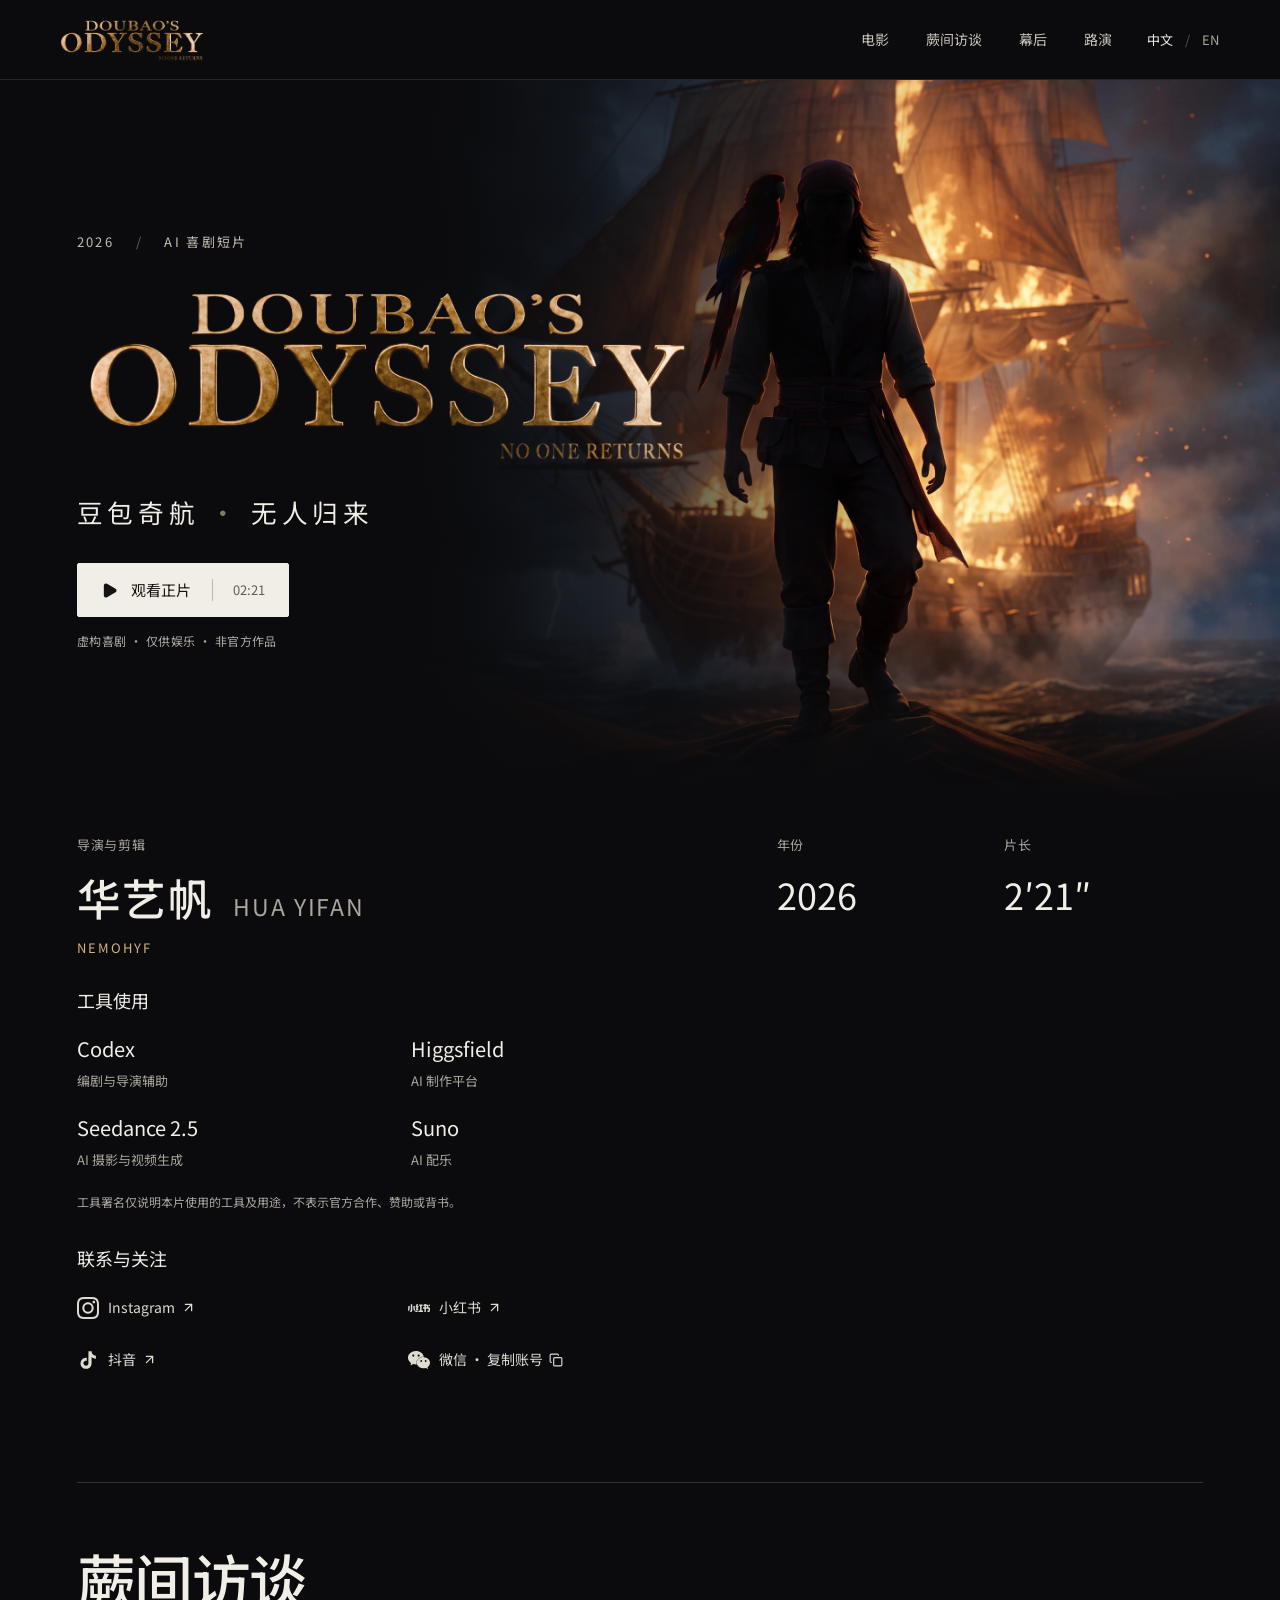
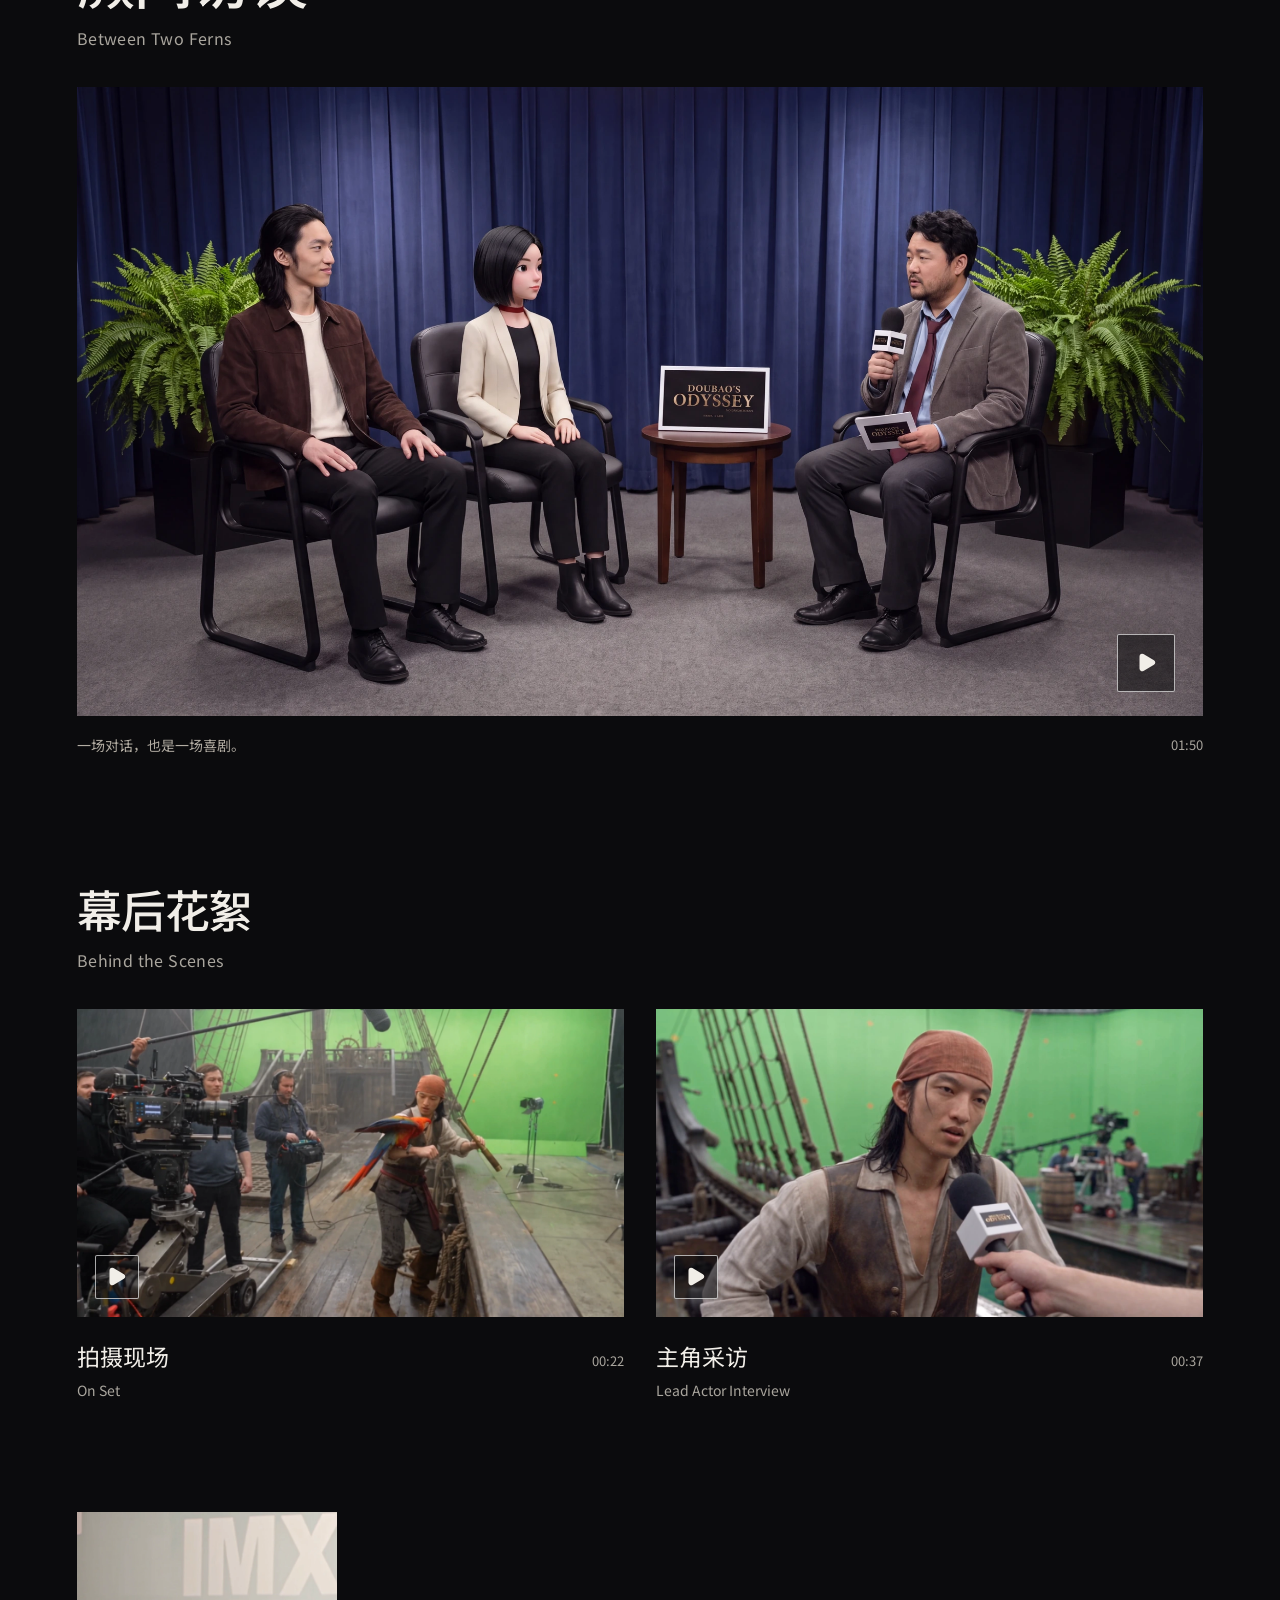
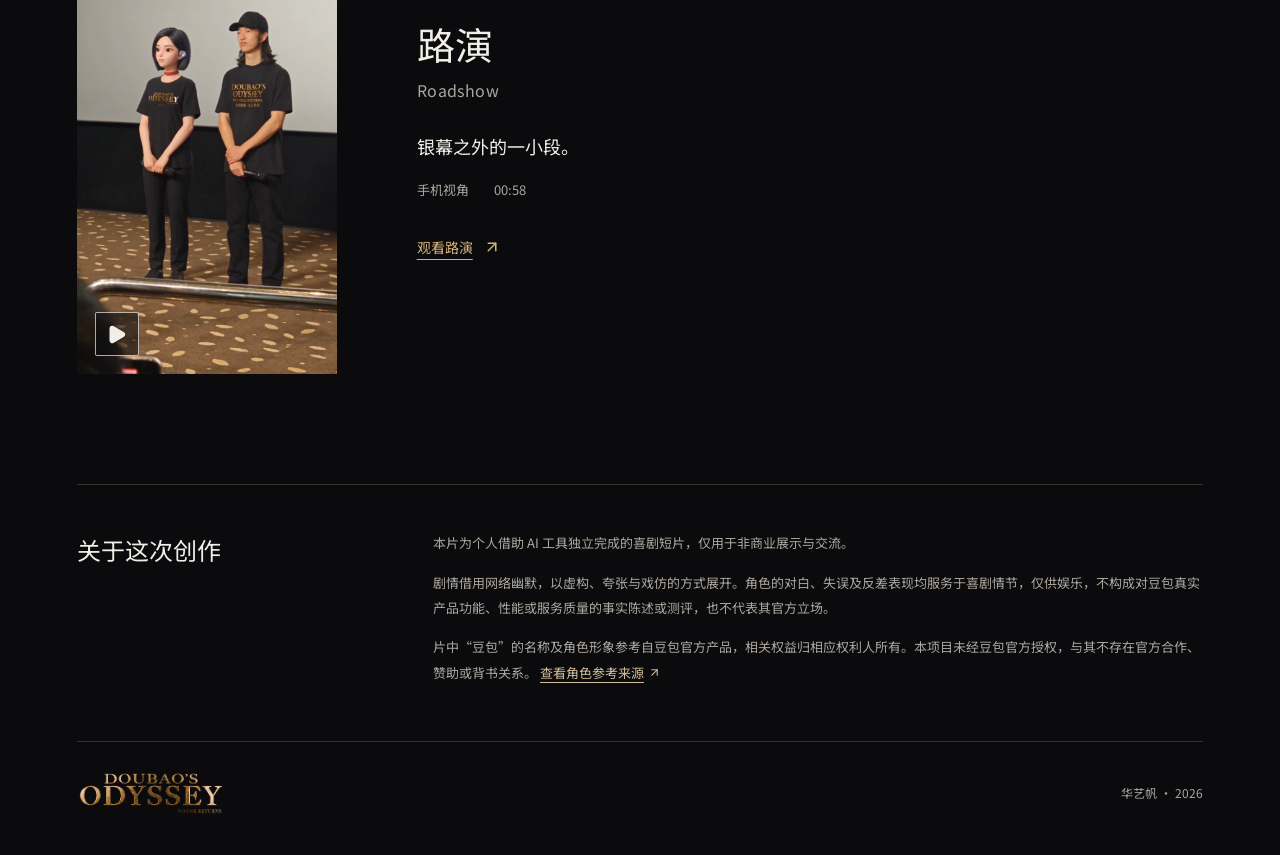
==== index.html @ 996946af "Reveal creator information below hero and label social links" ====
<!DOCTYPE html><html lang="zh-CN" class="dark"><head><meta charSet="utf-8"/><meta name="viewport" content="width=device-width, initial-scale=1"/><link rel="stylesheet" href="/_next/static/css/index.Cdp9XPaI.css" data-rsc-css-href="/_next/static/css/index.Cdp9XPaI.css" data-precedence="vite-rsc/importer-resources"/><link rel="modulepreload" fetchPriority="low" href="/_next/static/chunks/index-Bm21xHBS.js"/><script src="/_next/static/chunks/rolldown-runtime-C60lm6uB.js" type="module" async=""></script><script src="/_next/static/chunks/framework-D_rUT4EX.js" type="module" async=""></script><link rel="modulepreload" href="/_next/static/chunks/layout-segment-context-GgovLPSP.js" crossorigin=""/><link rel="modulepreload" href="/_next/static/chunks/film-site-DkxwSUZ8.js" crossorigin=""/><title>豆包奇航 · 无人归来 | DOUBAO’S ODYSSEY</title><meta name="description" content="华艺帆独立创作的 AI 喜剧短片《豆包奇航》。观看正片、蕨间访谈、幕后花絮与路演。个人非商业作品，剧情仅供娱乐。"/><meta name="robots" content="noindex, nofollow"/><link rel="icon" href="/favicon.svg"/><script>Object.assign(((self[Symbol.for("vinext.navigationRuntime")]??={bootstrap:{routeManifest:null},functions:{}}).bootstrap.rsc??={rsc:[]}),{params:{},nav:{"pathname":"/","searchParams":[]}})</script><link rel="modulepreload" href="/_next/static/chunks/index-Bm21xHBS.js" />
</head><body><a class="skip-link" href="#main">跳至正文</a><header class="site-header"><a class="brand" href="#main" aria-label="豆包奇航，回到首页"><span class="wordmark wordmark-small"><span class="sr-only">DOUBAO’S ODYSSEY · NO ONE RETURNS</span></span></a><nav class="desktop-nav" aria-label="主导航"><a href="#main">电影</a><a href="#ferns">蕨间访谈</a><a href="#behind">幕后</a><a href="#roadshow">路演</a></nav><div class="header-actions"><div class="language-switch" aria-label="网页语言"><button type="button" aria-pressed="true">中文</button><span aria-hidden="true">/</span><button type="button" aria-pressed="false">EN</button></div><button class="icon-button mobile-menu" type="button" aria-label="打开导航"><svg xmlns="http://www.w3.org/2000/svg" width="23" height="23" viewBox="0 0 24 24" fill="none" stroke="currentColor" stroke-width="2" stroke-linecap="round" stroke-linejoin="round" class="lucide lucide-menu" aria-hidden="true"><path d="M4 5h16"></path><path d="M4 12h16"></path><path d="M4 19h16"></path></svg></button></div></header><main id="main"><section class="hero" aria-labelledby="film-title"><div class="hero-art"><img src="/media/images/film-hero.webp" alt="海盗与鹦鹉站在燃烧的帆船前" width="2000" height="2000" fetchPriority="high"/></div><div class="hero-shade"></div><div class="hero-content"><p class="hero-meta">2026 <span aria-hidden="true">/</span> <!-- -->AI 喜剧短片</p><span class="wordmark"><span class="sr-only">DOUBAO’S ODYSSEY · NO ONE RETURNS</span></span><h1 id="film-title">豆包奇航<span aria-hidden="true"> · </span>无人归来</h1><button class="primary-button" type="button"><svg xmlns="http://www.w3.org/2000/svg" width="17" height="17" viewBox="0 0 24 24" fill="currentColor" stroke="currentColor" stroke-width="2" stroke-linecap="round" stroke-linejoin="round" class="lucide lucide-play" aria-hidden="true"><path d="M5 5a2 2 0 0 1 3.008-1.728l11.997 6.998a2 2 0 0 1 .003 3.458l-12 7A2 2 0 0 1 5 19z"></path></svg>观看正片<span class="button-time">02:21</span></button><p class="hero-notice">虚构喜剧 · 仅供娱乐 · 非官方作品</p></div></section><section class="creator section-wrap" id="creator" aria-labelledby="creator-name"><div class="creator-lead"><p class="field-label">导演与剪辑</p><h2 id="creator-name"><span>华艺帆</span> <span class="creator-romanization" lang="en">HUA YIFAN</span></h2><p class="creator-handle">NEMOHYF</p><section class="tools-section" aria-labelledby="tools-title"><h3 id="tools-title">工具使用</h3><div class="tools-grid"><div><p class="tool-name">Codex</p><p>编剧与导演辅助</p></div><div><p class="tool-name">Higgsfield</p><p>AI 制作平台</p></div><div><p class="tool-name">Seedance 2.5</p><p>AI 摄影与视频生成</p></div><div><p class="tool-name">Suno</p><p>AI 配乐</p></div></div><p class="tools-note">工具署名仅说明本片使用的工具及用途，不表示官方合作、赞助或背书。</p></section><h3 class="contact-heading" id="contact-title">联系与关注</h3><div class="social-links"><a href="https://www.instagram.com/nemohyf/" target="_blank" rel="noopener noreferrer"><span class="social-icon social-instagram" aria-hidden="true"></span>Instagram<svg xmlns="http://www.w3.org/2000/svg" width="15" height="15" viewBox="0 0 24 24" fill="none" stroke="currentColor" stroke-width="2" stroke-linecap="round" stroke-linejoin="round" class="lucide lucide-arrow-up-right" aria-hidden="true"><path d="M7 7h10v10"></path><path d="M7 17 17 7"></path></svg><span class="sr-only">，新窗口打开</span></a><a href="https://www.xiaohongshu.com/user/profile/5a3935d111be102a973fc293" target="_blank" rel="noopener noreferrer"><span class="social-icon social-xiaohongshu" aria-hidden="true"></span>小红书<svg xmlns="http://www.w3.org/2000/svg" width="15" height="15" viewBox="0 0 24 24" fill="none" stroke="currentColor" stroke-width="2" stroke-linecap="round" stroke-linejoin="round" class="lucide lucide-arrow-up-right" aria-hidden="true"><path d="M7 7h10v10"></path><path d="M7 17 17 7"></path></svg><span class="sr-only">，新窗口打开</span></a><a href="https://www.douyin.com/user/MS4wLjABAAAA9eVUJMJ04Op1tnRaO8UDSO4CPeJpYp8ZNkhsF1ZD6lQ?from_tab_name=main" target="_blank" rel="noopener noreferrer"><span class="social-icon social-douyin" aria-hidden="true"></span>抖音<svg xmlns="http://www.w3.org/2000/svg" width="15" height="15" viewBox="0 0 24 24" fill="none" stroke="currentColor" stroke-width="2" stroke-linecap="round" stroke-linejoin="round" class="lucide lucide-arrow-up-right" aria-hidden="true"><path d="M7 7h10v10"></path><path d="M7 17 17 7"></path></svg><span class="sr-only">，新窗口打开</span></a><button type="button"><span class="social-icon social-wechat" aria-hidden="true"></span>微信 · 复制账号<svg xmlns="http://www.w3.org/2000/svg" width="14" height="14" viewBox="0 0 24 24" fill="none" stroke="currentColor" stroke-width="2" stroke-linecap="round" stroke-linejoin="round" class="lucide lucide-copy" aria-hidden="true"><rect width="14" height="14" x="8" y="8" rx="2" ry="2"></rect><path d="M4 16c-1.1 0-2-.9-2-2V4c0-1.1.9-2 2-2h10c1.1 0 2 .9 2 2"></path></svg></button></div><p class="copy-feedback" aria-live="polite"></p></div><div class="film-facts"><div><p class="field-label">年份</p><p>2026</p></div><div><p class="field-label">片长</p><p>2′21″</p></div></div></section><section id="ferns" class="ferns-section section-wrap" aria-labelledby="ferns-title"><div class="section-heading"><h2 id="ferns-title">蕨间访谈</h2><p class="alternate-title">Between Two Ferns</p></div><button type="button" class="media-cover ferns-cover" aria-label="播放：蕨间访谈"><img src="/media/images/ferns.webp" alt="蕨间访谈封面" loading="lazy" width="1280" height="720"/><span class="cover-play"><svg xmlns="http://www.w3.org/2000/svg" width="21" height="21" viewBox="0 0 24 24" fill="currentColor" stroke="currentColor" stroke-width="2" stroke-linecap="round" stroke-linejoin="round" class="lucide lucide-play" aria-hidden="true"><path d="M5 5a2 2 0 0 1 3.008-1.728l11.997 6.998a2 2 0 0 1 .003 3.458l-12 7A2 2 0 0 1 5 19z"></path></svg></span></button><div class="media-caption"><span>一场对话，也是一场喜剧。</span><span>01:50</span></div></section><section id="behind" class="behind-section section-wrap" aria-labelledby="behind-title"><div class="section-heading"><h2 id="behind-title">幕后花絮</h2><p class="alternate-title">Behind the Scenes</p></div><div class="behind-grid"><article><button type="button" class="media-cover " aria-label="播放：拍摄现场"><img src="/media/images/on-set.webp" alt="拍摄现场封面" loading="lazy" width="1280" height="720"/><span class="cover-play"><svg xmlns="http://www.w3.org/2000/svg" width="21" height="21" viewBox="0 0 24 24" fill="currentColor" stroke="currentColor" stroke-width="2" stroke-linecap="round" stroke-linejoin="round" class="lucide lucide-play" aria-hidden="true"><path d="M5 5a2 2 0 0 1 3.008-1.728l11.997 6.998a2 2 0 0 1 .003 3.458l-12 7A2 2 0 0 1 5 19z"></path></svg></span></button><div class="small-film-heading"><div><h3>拍摄现场</h3><p>On Set</p></div><span>00:22</span></div></article><article><button type="button" class="media-cover " aria-label="播放：主角采访"><img src="/media/images/interview.webp" alt="主角采访封面" loading="lazy" width="1280" height="720"/><span class="cover-play"><svg xmlns="http://www.w3.org/2000/svg" width="21" height="21" viewBox="0 0 24 24" fill="currentColor" stroke="currentColor" stroke-width="2" stroke-linecap="round" stroke-linejoin="round" class="lucide lucide-play" aria-hidden="true"><path d="M5 5a2 2 0 0 1 3.008-1.728l11.997 6.998a2 2 0 0 1 .003 3.458l-12 7A2 2 0 0 1 5 19z"></path></svg></span></button><div class="small-film-heading"><div><h3>主角采访</h3><p>Lead Actor Interview</p></div><span>00:37</span></div></article></div></section><section id="roadshow" class="roadshow-section section-wrap" aria-labelledby="roadshow-title"><div class="roadshow-photo"><button type="button" class="media-cover " aria-label="播放：路演"><img src="/media/images/roadshow.webp" alt="路演封面" loading="lazy" width="720" height="1280"/><span class="cover-play"><svg xmlns="http://www.w3.org/2000/svg" width="21" height="21" viewBox="0 0 24 24" fill="currentColor" stroke="currentColor" stroke-width="2" stroke-linecap="round" stroke-linejoin="round" class="lucide lucide-play" aria-hidden="true"><path d="M5 5a2 2 0 0 1 3.008-1.728l11.997 6.998a2 2 0 0 1 .003 3.458l-12 7A2 2 0 0 1 5 19z"></path></svg></span></button></div><div class="roadshow-copy"><h2 id="roadshow-title">路演</h2><p class="alternate-title">Roadshow</p><p class="roadshow-description">银幕之外的一小段。</p><p class="roadshow-meta">手机视角<span>00:58</span></p><button class="text-button" type="button">观看路演<svg xmlns="http://www.w3.org/2000/svg" width="18" height="18" viewBox="0 0 24 24" fill="none" stroke="currentColor" stroke-width="2" stroke-linecap="round" stroke-linejoin="round" class="lucide lucide-arrow-up-right" aria-hidden="true"><path d="M7 7h10v10"></path><path d="M7 17 17 7"></path></svg></button></div></section><section class="statement section-wrap" aria-labelledby="statement-title"><h2 id="statement-title">关于这次创作</h2><div class="statement-text"><p>本片为个人借助 AI 工具独立完成的喜剧短片，仅用于非商业展示与交流。</p><p>剧情借用网络幽默，以虚构、夸张与戏仿的方式展开。角色的对白、失误及反差表现均服务于喜剧情节，仅供娱乐，不构成对豆包真实产品功能、性能或服务质量的事实陈述或测评，也不代表其官方立场。</p><p>片中“豆包”的名称及角色形象参考自豆包官方产品，相关权益归相应权利人所有。本项目未经豆包官方授权，与其不存在官方合作、赞助或背书关系。<!-- --> <a href="https://www.doubao.com/" target="_blank" rel="noopener noreferrer">查看角色参考来源<svg xmlns="http://www.w3.org/2000/svg" width="13" height="13" viewBox="0 0 24 24" fill="none" stroke="currentColor" stroke-width="2" stroke-linecap="round" stroke-linejoin="round" class="lucide lucide-arrow-up-right" aria-hidden="true"><path d="M7 7h10v10"></path><path d="M7 17 17 7"></path></svg></a></p></div></section></main><footer class="site-footer section-wrap"><a href="#main" aria-label="回到首页"><span class="wordmark wordmark-small"><span class="sr-only">DOUBAO’S ODYSSEY · NO ONE RETURNS</span></span></a><span>华艺帆 · 2026</span></footer><script type="module" src="/_next/static/chunks/index-Bm21xHBS.js" id="_R_" async=""></script><script>((self[Symbol.for("vinext.navigationRuntime")]??={bootstrap:{routeManifest:null},functions:{}}).bootstrap.rsc??={rsc:[]}).rsc.push("0:{\"page:/\":\"$L1\",\"layout:/\":\"$L2\",\"route:/\":\"$L3\",\"__route\":\"route:/\",\"__interceptionContext\":null,\"__layoutIds\":[\"layout:/\"],\"__rootLayout\":\"/\",\"__bfcacheSegmentIdentities\":{\"layout:/\":\"[\\\"layout\\\",\\\"layout:/\\\",\\\"root-boundary:/\\\",\\\"\\\"]\",\"page:/\":\"[\\\"page\\\",\\\"page:/\\\",\\\"root-boundary:/\\\",\\\"\\\"]\"},\"__srcPage\":[\"page\"],\"__layoutFlags\":{\"layout:/\":\"s\"},\"__artifactCompatibility\":{\"schemaVersion\":1,\"graphVersion\":\"app-route-graph:1177fd80f83fa7b0\",\"deploymentVersion\":\"784c47f1-bbc4-4f4d-93f9-3020f540474d\",\"appElementsSchemaVersion\":1,\"rscPayloadSchemaVersion\":1,\"rootBoundaryId\":\"/\",\"renderEpoch\":null}}\n")</script><script>((self[Symbol.for("vinext.navigationRuntime")]??={bootstrap:{routeManifest:null},functions:{}}).bootstrap.rsc??={rsc:[]}).rsc.push("4:I[\"c5beb10df826\",[],\"Children\",1]\n")</script><script>((self[Symbol.for("vinext.navigationRuntime")]??={bootstrap:{routeManifest:null},functions:{}}).bootstrap.rsc??={rsc:[]}).rsc.push("5:I[\"0dc7e6a5ccb2\",[],\"GlobalErrorBoundary\",1]\n")</script><script>((self[Symbol.for("vinext.navigationRuntime")]??={bootstrap:{routeManifest:null},functions:{}}).bootstrap.rsc??={rsc:[]}).rsc.push("6:I[\"610eead2fe97\",[],\"default\",1]\n")</script><script>((self[Symbol.for("vinext.navigationRuntime")]??={bootstrap:{routeManifest:null},functions:{}}).bootstrap.rsc??={rsc:[]}).rsc.push("7:I[\"0dc7e6a5ccb2\",[],\"ErrorBoundary\",1]\n")</script><script>((self[Symbol.for("vinext.navigationRuntime")]??={bootstrap:{routeManifest:null},functions:{}}).bootstrap.rsc??={rsc:[]}).rsc.push("8:I[\"8c444080ebb8\",[],\"LayoutSegmentProvider\",1]\n")</script><script>((self[Symbol.for("vinext.navigationRuntime")]??={bootstrap:{routeManifest:null},functions:{}}).bootstrap.rsc??={rsc:[]}).rsc.push("9:I[\"c5beb10df826\",[],\"Slot\",1]\n")</script><script>((self[Symbol.for("vinext.navigationRuntime")]??={bootstrap:{routeManifest:null},functions:{}}).bootstrap.rsc??={rsc:[]}).rsc.push("a:I[\"0dc7e6a5ccb2\",[],\"NotFoundBoundary\",1]\n")</script><script>((self[Symbol.for("vinext.navigationRuntime")]??={bootstrap:{routeManifest:null},functions:{}}).bootstrap.rsc??={rsc:[]}).rsc.push("b:I[\"40fe166cc87b\",[],\"AppRouterScrollTarget\",1]\n")</script><script>((self[Symbol.for("vinext.navigationRuntime")]??={bootstrap:{routeManifest:null},functions:{}}).bootstrap.rsc??={rsc:[]}).rsc.push("c:I[\"0dc7e6a5ccb2\",[],\"RedirectBoundary\",1]\n")</script><script>((self[Symbol.for("vinext.navigationRuntime")]??={bootstrap:{routeManifest:null},functions:{}}).bootstrap.rsc??={rsc:[]}).rsc.push(":HL[\"/_next/static/css/index.Cdp9XPaI.css\",\"style\"     ]\n")</script><script>((self[Symbol.for("vinext.navigationRuntime")]??={bootstrap:{routeManifest:null},functions:{}}).bootstrap.rsc??={rsc:[]}).rsc.push("2:[[[\"$\",\"link\",\"css:/_next/static/css/index.Cdp9XPaI.css\",{\"rel\":\"stylesheet\",\"precedence\":\"vite-rsc/importer-resources\",\"href\":\"/_next/static/css/index.Cdp9XPaI.css\",\"data-rsc-css-href\":\"/_next/static/css/index.Cdp9XPaI.css\"}],\"$undefined\"],[\"$\",\"html\",null,{\"lang\":\"zh-CN\",\"className\":\"dark\",\"children\":[\"$\",\"body\",null,{\"children\":[\"$\",\"$L4\",null,{}]}]}]]\n")</script><script>((self[Symbol.for("vinext.navigationRuntime")]??={bootstrap:{routeManifest:null},functions:{}}).bootstrap.rsc??={rsc:[]}).rsc.push("3:[[[\"$\",\"meta\",null,{\"charSet\":\"utf-8\"}],[[\"$\",\"title\",\"0\",{\"children\":\"豆包奇航 · 无人归来 | DOUBAO’S ODYSSEY\"}],[\"$\",\"meta\",\"1\",{\"name\":\"description\",\"content\":\"华艺帆独立创作的 AI 喜剧短片《豆包奇航》。观看正片、蕨间访谈、幕后花絮与路演。个人非商业作品，剧情仅供娱乐。\"}],[\"$\",\"meta\",\"2\",{\"name\":\"robots\",\"content\":\"noindex, nofollow\"}],[\"$\",\"link\",\"3\",{\"data-vinext-streamed-icon\":\"$undefined\",\"rel\":\"icon\",\"href\":\"/favicon.svg\",\"type\":\"$undefined\",\"sizes\":\"$undefined\",\"color\":\"$undefined\",\"media\":\"$undefined\",\"fetchPriority\":\"$undefined\"}]],[[\"$\",\"meta\",\"0\",{\"name\":\"viewport\",\"content\":\"width=device-width, initial-scale=1\"}]]],[\"$\",\"$L5\",null,{\"fallback\":\"$6\",\"children\":[\"$\",\"$L7\",null,{\"fallback\":\"$6\",\"children\":[\"$\",\"$L8\",null,{\"providerId\":\"layout:/\",\"segmentMap\":{\"children\":[]},\"children\":[\"$\",\"$L9\",null,{\"id\":\"layout:/\",\"parallelSlots\":\"$undefined\",\"children\":[\"$\",\"$La\",null,{\"resetKey\":\"\",\"fallback\":[[\"$\",\"title\",null,{\"children\":\"404: This page could not be found.\"}],[\"$\",\"div\",null,{\"style\":{\"fontFamily\":\"system-ui,\\\"Segoe UI\\\",Roboto,Helvetica,Arial,sans-serif,\\\"Apple Color Emoji\\\",\\\"Segoe UI Emoji\\\"\",\"height\":\"100vh\",\"textAlign\":\"center\",\"display\":\"flex\",\"flexDirection\":\"column\",\"alignItems\":\"center\",\"justifyContent\":\"center\"},\"children\":[\"$\",\"div\",null,{\"children\":[[\"$\",\"style\",null,{\"dangerouslySetInnerHTML\":{\"__html\":\"body{color:#000;background:#fff;margin:0}.next-error-h1{border-right:1px solid rgba(0,0,0,.3)}@media (prefers-color-scheme:dark){body{color:#fff;background:#000}.next-error-h1{border-right:1px solid rgba(255,255,255,.3)}}\"}}],[\"$\",\"h1\",null,{\"className\":\"next-error-h1\",\"style\":{\"display\":\"inline-block\",\"margin\":\"0 20px 0 0\",\"padding\":\"0 23px 0 0\",\"fontSize\":24,\"fontWeight\":500,\"verticalAlign\":\"top\",\"lineHeight\":\"49px\"},\"children\":404}],[\"$\",\"div\",null,{\"style\":{\"display\":\"inline-block\"},\"children\":[\"$\",\"h2\",null,{\"style\":{\"fontSize\":14,\"fontWeight\":400,\"lineHeight\":\"49px\",\"margin\":0},\"children\":\"This page could not be found.\"}]}]]}]}]],\"children\":[\"$\",\"$Lb\",null,{\"children\":[\"$\",\"$Lc\",null,{\"children\":[[\"$\",\"$L8\",null,{\"providerId\":\"page:/\",\"segmentMap\":{\"children\":[\"__PAGE__\"]},\"children\":[\"$\",\"$L9\",null,{\"id\":\"page:/\"}]}],null]}]}]}]}]}]}]}],null,null]\n")</script><script>((self[Symbol.for("vinext.navigationRuntime")]??={bootstrap:{routeManifest:null},functions:{}}).bootstrap.rsc??={rsc:[]}).rsc.push("d:I[\"dbd6b6b531c3\",[],\"default\",1]\n")</script><script>((self[Symbol.for("vinext.navigationRuntime")]??={bootstrap:{routeManifest:null},functions:{}}).bootstrap.rsc??={rsc:[]}).rsc.push("1:[\"$\",\"$Ld\",null,{}]\n")</script><script>Object.assign(((self[Symbol.for("vinext.navigationRuntime")]??={bootstrap:{routeManifest:null},functions:{}}).bootstrap.rsc??={rsc:[]}),{"initialCacheKind":"static"});((self[Symbol.for("vinext.navigationRuntime")]??={bootstrap:{routeManifest:null},functions:{}}).bootstrap.rsc??={rsc:[]}).done=true</script></body></html>
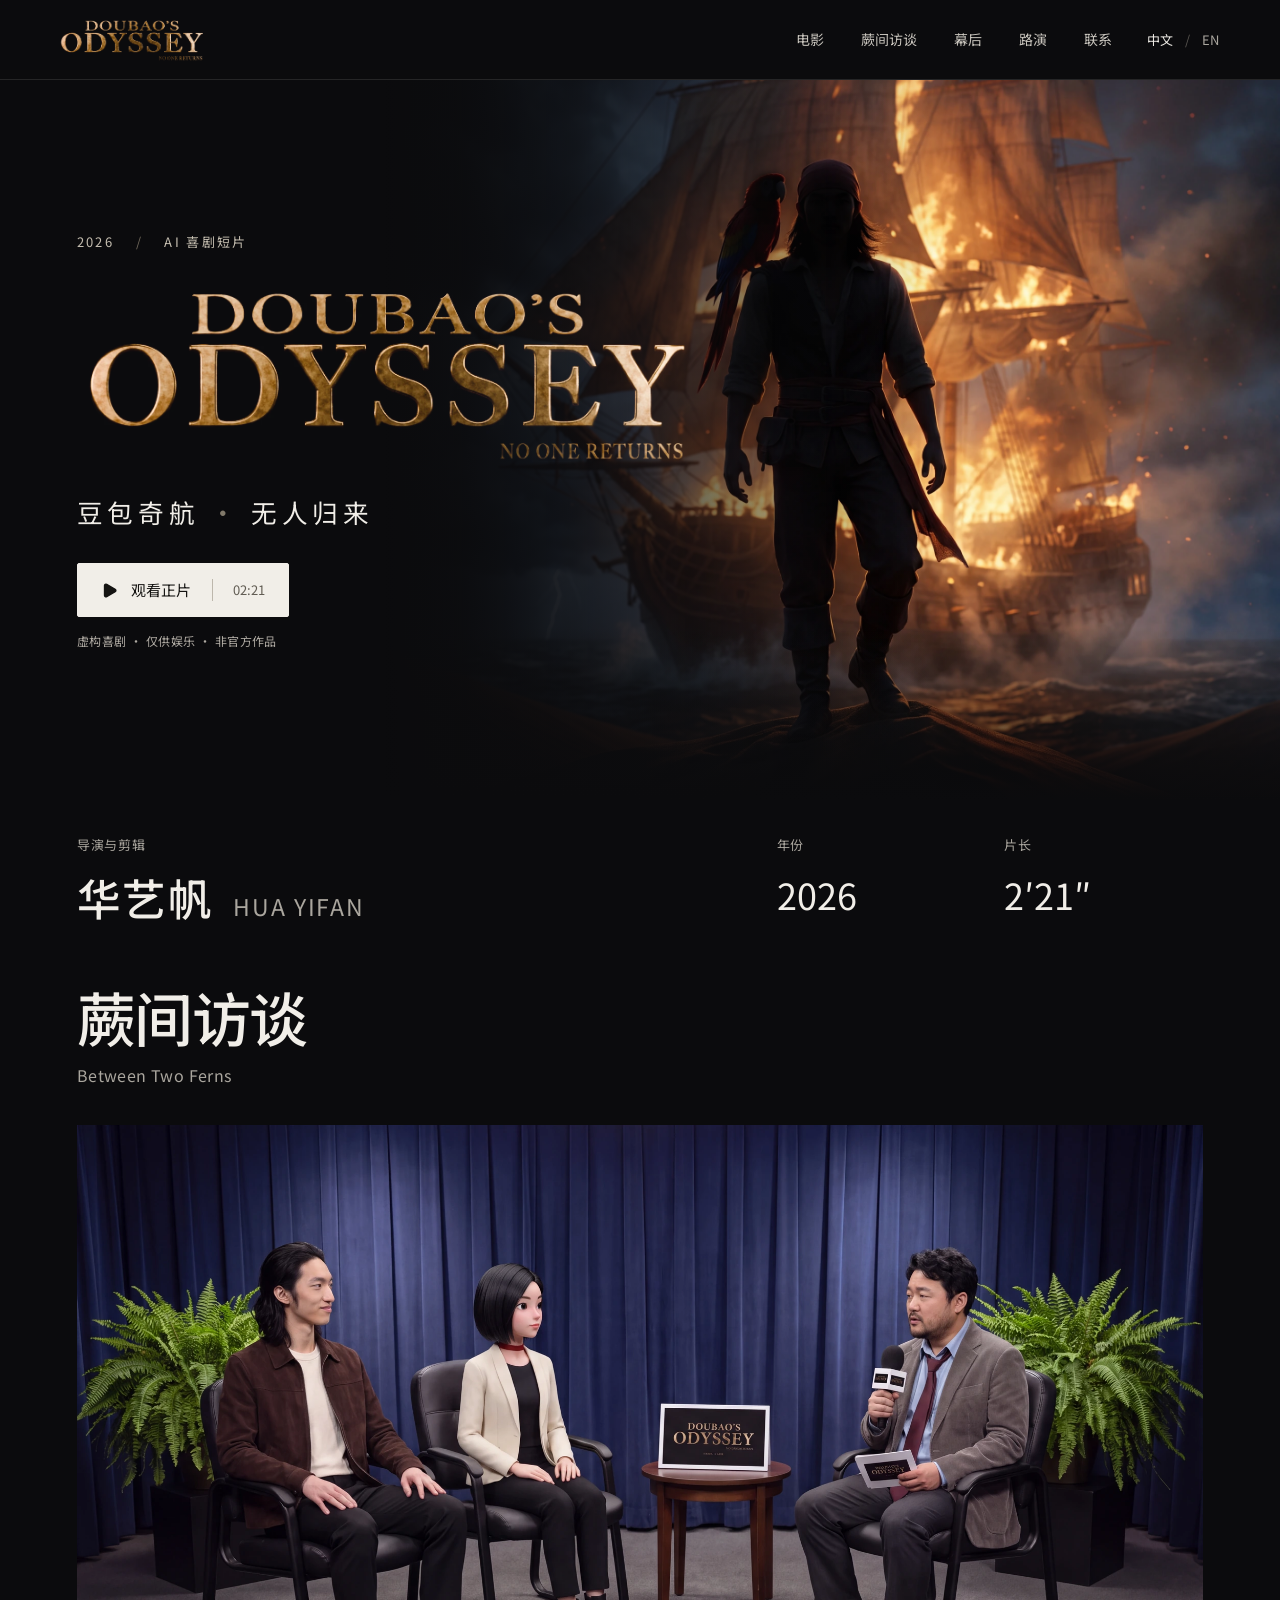
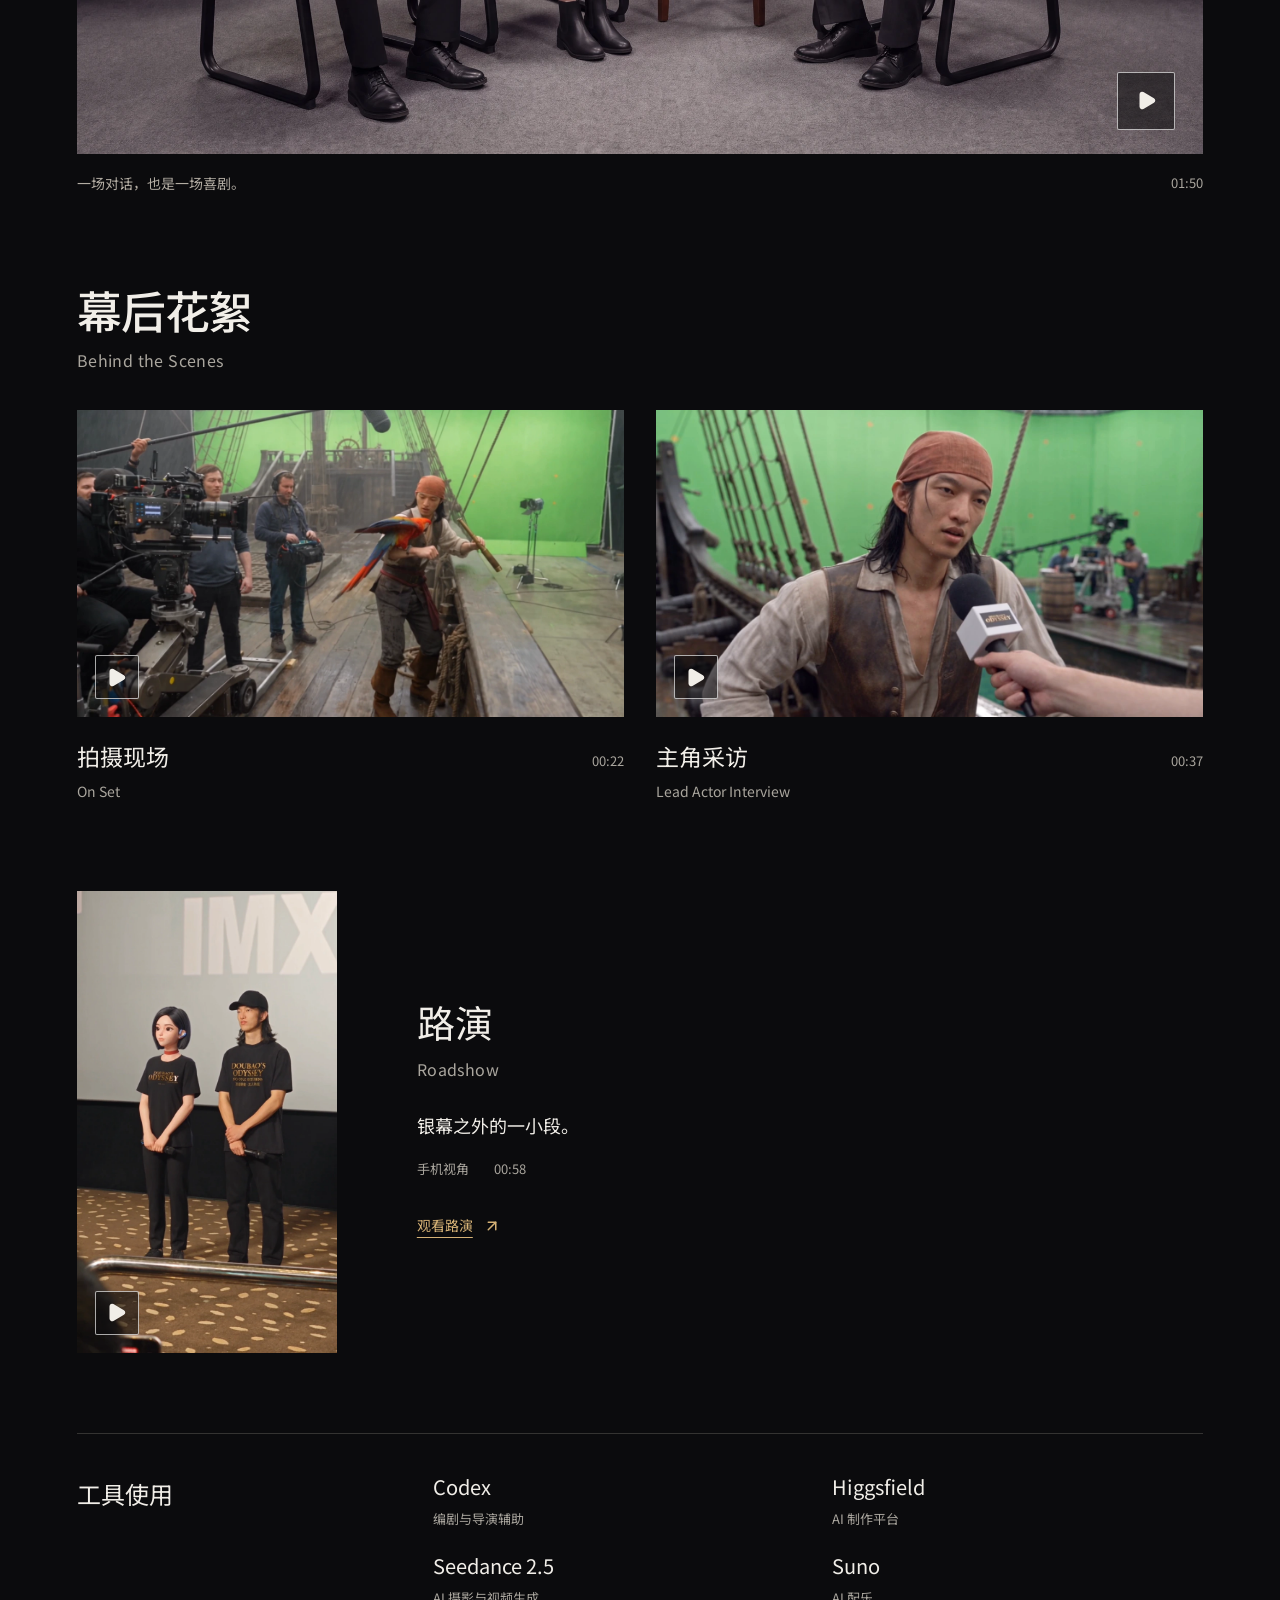
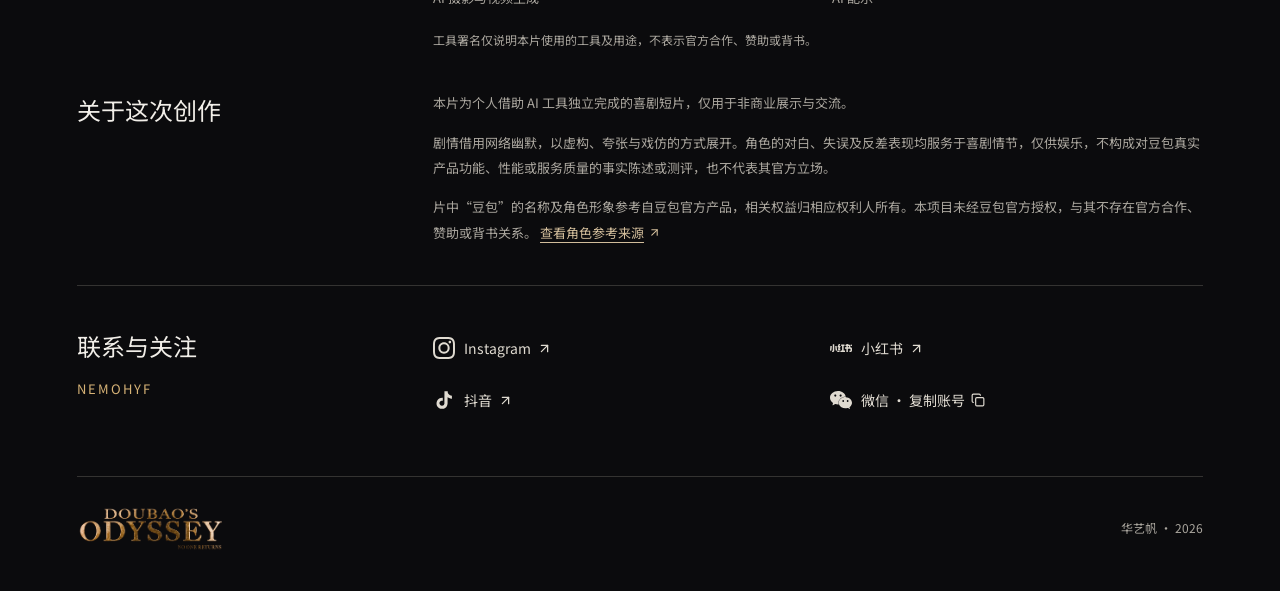
==== commit c146aca2: "Keep film content continuous and move contact to page end" ====
--- a/index.html
+++ b/index.html
@@ -1,2 +1,2 @@
-<!DOCTYPE html><html lang="zh-CN" class="dark"><head><meta charSet="utf-8"/><meta name="viewport" content="width=device-width, initial-scale=1"/><link rel="stylesheet" href="/_next/static/css/index.Cdp9XPaI.css" data-rsc-css-href="/_next/static/css/index.Cdp9XPaI.css" data-precedence="vite-rsc/importer-resources"/><link rel="modulepreload" fetchPriority="low" href="/_next/static/chunks/index-Bm21xHBS.js"/><script src="/_next/static/chunks/rolldown-runtime-C60lm6uB.js" type="module" async=""></script><script src="/_next/static/chunks/framework-D_rUT4EX.js" type="module" async=""></script><link rel="modulepreload" href="/_next/static/chunks/layout-segment-context-GgovLPSP.js" crossorigin=""/><link rel="modulepreload" href="/_next/static/chunks/film-site-DkxwSUZ8.js" crossorigin=""/><title>豆包奇航 · 无人归来 | DOUBAO’S ODYSSEY</title><meta name="description" content="华艺帆独立创作的 AI 喜剧短片《豆包奇航》。观看正片、蕨间访谈、幕后花絮与路演。个人非商业作品，剧情仅供娱乐。"/><meta name="robots" content="noindex, nofollow"/><link rel="icon" href="/favicon.svg"/><script>Object.assign(((self[Symbol.for("vinext.navigationRuntime")]??={bootstrap:{routeManifest:null},functions:{}}).bootstrap.rsc??={rsc:[]}),{params:{},nav:{"pathname":"/","searchParams":[]}})</script><link rel="modulepreload" href="/_next/static/chunks/index-Bm21xHBS.js" />
-</head><body><a class="skip-link" href="#main">跳至正文</a><header class="site-header"><a class="brand" href="#main" aria-label="豆包奇航，回到首页"><span class="wordmark wordmark-small"><span class="sr-only">DOUBAO’S ODYSSEY · NO ONE RETURNS</span></span></a><nav class="desktop-nav" aria-label="主导航"><a href="#main">电影</a><a href="#ferns">蕨间访谈</a><a href="#behind">幕后</a><a href="#roadshow">路演</a></nav><div class="header-actions"><div class="language-switch" aria-label="网页语言"><button type="button" aria-pressed="true">中文</button><span aria-hidden="true">/</span><button type="button" aria-pressed="false">EN</button></div><button class="icon-button mobile-menu" type="button" aria-label="打开导航"><svg xmlns="http://www.w3.org/2000/svg" width="23" height="23" viewBox="0 0 24 24" fill="none" stroke="currentColor" stroke-width="2" stroke-linecap="round" stroke-linejoin="round" class="lucide lucide-menu" aria-hidden="true"><path d="M4 5h16"></path><path d="M4 12h16"></path><path d="M4 19h16"></path></svg></button></div></header><main id="main"><section class="hero" aria-labelledby="film-title"><div class="hero-art"><img src="/media/images/film-hero.webp" alt="海盗与鹦鹉站在燃烧的帆船前" width="2000" height="2000" fetchPriority="high"/></div><div class="hero-shade"></div><div class="hero-content"><p class="hero-meta">2026 <span aria-hidden="true">/</span> <!-- -->AI 喜剧短片</p><span class="wordmark"><span class="sr-only">DOUBAO’S ODYSSEY · NO ONE RETURNS</span></span><h1 id="film-title">豆包奇航<span aria-hidden="true"> · </span>无人归来</h1><button class="primary-button" type="button"><svg xmlns="http://www.w3.org/2000/svg" width="17" height="17" viewBox="0 0 24 24" fill="currentColor" stroke="currentColor" stroke-width="2" stroke-linecap="round" stroke-linejoin="round" class="lucide lucide-play" aria-hidden="true"><path d="M5 5a2 2 0 0 1 3.008-1.728l11.997 6.998a2 2 0 0 1 .003 3.458l-12 7A2 2 0 0 1 5 19z"></path></svg>观看正片<span class="button-time">02:21</span></button><p class="hero-notice">虚构喜剧 · 仅供娱乐 · 非官方作品</p></div></section><section class="creator section-wrap" id="creator" aria-labelledby="creator-name"><div class="creator-lead"><p class="field-label">导演与剪辑</p><h2 id="creator-name"><span>华艺帆</span> <span class="creator-romanization" lang="en">HUA YIFAN</span></h2><p class="creator-handle">NEMOHYF</p><section class="tools-section" aria-labelledby="tools-title"><h3 id="tools-title">工具使用</h3><div class="tools-grid"><div><p class="tool-name">Codex</p><p>编剧与导演辅助</p></div><div><p class="tool-name">Higgsfield</p><p>AI 制作平台</p></div><div><p class="tool-name">Seedance 2.5</p><p>AI 摄影与视频生成</p></div><div><p class="tool-name">Suno</p><p>AI 配乐</p></div></div><p class="tools-note">工具署名仅说明本片使用的工具及用途，不表示官方合作、赞助或背书。</p></section><h3 class="contact-heading" id="contact-title">联系与关注</h3><div class="social-links"><a href="https://www.instagram.com/nemohyf/" target="_blank" rel="noopener noreferrer"><span class="social-icon social-instagram" aria-hidden="true"></span>Instagram<svg xmlns="http://www.w3.org/2000/svg" width="15" height="15" viewBox="0 0 24 24" fill="none" stroke="currentColor" stroke-width="2" stroke-linecap="round" stroke-linejoin="round" class="lucide lucide-arrow-up-right" aria-hidden="true"><path d="M7 7h10v10"></path><path d="M7 17 17 7"></path></svg><span class="sr-only">，新窗口打开</span></a><a href="https://www.xiaohongshu.com/user/profile/5a3935d111be102a973fc293" target="_blank" rel="noopener noreferrer"><span class="social-icon social-xiaohongshu" aria-hidden="true"></span>小红书<svg xmlns="http://www.w3.org/2000/svg" width="15" height="15" viewBox="0 0 24 24" fill="none" stroke="currentColor" stroke-width="2" stroke-linecap="round" stroke-linejoin="round" class="lucide lucide-arrow-up-right" aria-hidden="true"><path d="M7 7h10v10"></path><path d="M7 17 17 7"></path></svg><span class="sr-only">，新窗口打开</span></a><a href="https://www.douyin.com/user/MS4wLjABAAAA9eVUJMJ04Op1tnRaO8UDSO4CPeJpYp8ZNkhsF1ZD6lQ?from_tab_name=main" target="_blank" rel="noopener noreferrer"><span class="social-icon social-douyin" aria-hidden="true"></span>抖音<svg xmlns="http://www.w3.org/2000/svg" width="15" height="15" viewBox="0 0 24 24" fill="none" stroke="currentColor" stroke-width="2" stroke-linecap="round" stroke-linejoin="round" class="lucide lucide-arrow-up-right" aria-hidden="true"><path d="M7 7h10v10"></path><path d="M7 17 17 7"></path></svg><span class="sr-only">，新窗口打开</span></a><button type="button"><span class="social-icon social-wechat" aria-hidden="true"></span>微信 · 复制账号<svg xmlns="http://www.w3.org/2000/svg" width="14" height="14" viewBox="0 0 24 24" fill="none" stroke="currentColor" stroke-width="2" stroke-linecap="round" stroke-linejoin="round" class="lucide lucide-copy" aria-hidden="true"><rect width="14" height="14" x="8" y="8" rx="2" ry="2"></rect><path d="M4 16c-1.1 0-2-.9-2-2V4c0-1.1.9-2 2-2h10c1.1 0 2 .9 2 2"></path></svg></button></div><p class="copy-feedback" aria-live="polite"></p></div><div class="film-facts"><div><p class="field-label">年份</p><p>2026</p></div><div><p class="field-label">片长</p><p>2′21″</p></div></div></section><section id="ferns" class="ferns-section section-wrap" aria-labelledby="ferns-title"><div class="section-heading"><h2 id="ferns-title">蕨间访谈</h2><p class="alternate-title">Between Two Ferns</p></div><button type="button" class="media-cover ferns-cover" aria-label="播放：蕨间访谈"><img src="/media/images/ferns.webp" alt="蕨间访谈封面" loading="lazy" width="1280" height="720"/><span class="cover-play"><svg xmlns="http://www.w3.org/2000/svg" width="21" height="21" viewBox="0 0 24 24" fill="currentColor" stroke="currentColor" stroke-width="2" stroke-linecap="round" stroke-linejoin="round" class="lucide lucide-play" aria-hidden="true"><path d="M5 5a2 2 0 0 1 3.008-1.728l11.997 6.998a2 2 0 0 1 .003 3.458l-12 7A2 2 0 0 1 5 19z"></path></svg></span></button><div class="media-caption"><span>一场对话，也是一场喜剧。</span><span>01:50</span></div></section><section id="behind" class="behind-section section-wrap" aria-labelledby="behind-title"><div class="section-heading"><h2 id="behind-title">幕后花絮</h2><p class="alternate-title">Behind the Scenes</p></div><div class="behind-grid"><article><button type="button" class="media-cover " aria-label="播放：拍摄现场"><img src="/media/images/on-set.webp" alt="拍摄现场封面" loading="lazy" width="1280" height="720"/><span class="cover-play"><svg xmlns="http://www.w3.org/2000/svg" width="21" height="21" viewBox="0 0 24 24" fill="currentColor" stroke="currentColor" stroke-width="2" stroke-linecap="round" stroke-linejoin="round" class="lucide lucide-play" aria-hidden="true"><path d="M5 5a2 2 0 0 1 3.008-1.728l11.997 6.998a2 2 0 0 1 .003 3.458l-12 7A2 2 0 0 1 5 19z"></path></svg></span></button><div class="small-film-heading"><div><h3>拍摄现场</h3><p>On Set</p></div><span>00:22</span></div></article><article><button type="button" class="media-cover " aria-label="播放：主角采访"><img src="/media/images/interview.webp" alt="主角采访封面" loading="lazy" width="1280" height="720"/><span class="cover-play"><svg xmlns="http://www.w3.org/2000/svg" width="21" height="21" viewBox="0 0 24 24" fill="currentColor" stroke="currentColor" stroke-width="2" stroke-linecap="round" stroke-linejoin="round" class="lucide lucide-play" aria-hidden="true"><path d="M5 5a2 2 0 0 1 3.008-1.728l11.997 6.998a2 2 0 0 1 .003 3.458l-12 7A2 2 0 0 1 5 19z"></path></svg></span></button><div class="small-film-heading"><div><h3>主角采访</h3><p>Lead Actor Interview</p></div><span>00:37</span></div></article></div></section><section id="roadshow" class="roadshow-section section-wrap" aria-labelledby="roadshow-title"><div class="roadshow-photo"><button type="button" class="media-cover " aria-label="播放：路演"><img src="/media/images/roadshow.webp" alt="路演封面" loading="lazy" width="720" height="1280"/><span class="cover-play"><svg xmlns="http://www.w3.org/2000/svg" width="21" height="21" viewBox="0 0 24 24" fill="currentColor" stroke="currentColor" stroke-width="2" stroke-linecap="round" stroke-linejoin="round" class="lucide lucide-play" aria-hidden="true"><path d="M5 5a2 2 0 0 1 3.008-1.728l11.997 6.998a2 2 0 0 1 .003 3.458l-12 7A2 2 0 0 1 5 19z"></path></svg></span></button></div><div class="roadshow-copy"><h2 id="roadshow-title">路演</h2><p class="alternate-title">Roadshow</p><p class="roadshow-description">银幕之外的一小段。</p><p class="roadshow-meta">手机视角<span>00:58</span></p><button class="text-button" type="button">观看路演<svg xmlns="http://www.w3.org/2000/svg" width="18" height="18" viewBox="0 0 24 24" fill="none" stroke="currentColor" stroke-width="2" stroke-linecap="round" stroke-linejoin="round" class="lucide lucide-arrow-up-right" aria-hidden="true"><path d="M7 7h10v10"></path><path d="M7 17 17 7"></path></svg></button></div></section><section class="statement section-wrap" aria-labelledby="statement-title"><h2 id="statement-title">关于这次创作</h2><div class="statement-text"><p>本片为个人借助 AI 工具独立完成的喜剧短片，仅用于非商业展示与交流。</p><p>剧情借用网络幽默，以虚构、夸张与戏仿的方式展开。角色的对白、失误及反差表现均服务于喜剧情节，仅供娱乐，不构成对豆包真实产品功能、性能或服务质量的事实陈述或测评，也不代表其官方立场。</p><p>片中“豆包”的名称及角色形象参考自豆包官方产品，相关权益归相应权利人所有。本项目未经豆包官方授权，与其不存在官方合作、赞助或背书关系。<!-- --> <a href="https://www.doubao.com/" target="_blank" rel="noopener noreferrer">查看角色参考来源<svg xmlns="http://www.w3.org/2000/svg" width="13" height="13" viewBox="0 0 24 24" fill="none" stroke="currentColor" stroke-width="2" stroke-linecap="round" stroke-linejoin="round" class="lucide lucide-arrow-up-right" aria-hidden="true"><path d="M7 7h10v10"></path><path d="M7 17 17 7"></path></svg></a></p></div></section></main><footer class="site-footer section-wrap"><a href="#main" aria-label="回到首页"><span class="wordmark wordmark-small"><span class="sr-only">DOUBAO’S ODYSSEY · NO ONE RETURNS</span></span></a><span>华艺帆 · 2026</span></footer><script type="module" src="/_next/static/chunks/index-Bm21xHBS.js" id="_R_" async=""></script><script>((self[Symbol.for("vinext.navigationRuntime")]??={bootstrap:{routeManifest:null},functions:{}}).bootstrap.rsc??={rsc:[]}).rsc.push("0:{\"page:/\":\"$L1\",\"layout:/\":\"$L2\",\"route:/\":\"$L3\",\"__route\":\"route:/\",\"__interceptionContext\":null,\"__layoutIds\":[\"layout:/\"],\"__rootLayout\":\"/\",\"__bfcacheSegmentIdentities\":{\"layout:/\":\"[\\\"layout\\\",\\\"layout:/\\\",\\\"root-boundary:/\\\",\\\"\\\"]\",\"page:/\":\"[\\\"page\\\",\\\"page:/\\\",\\\"root-boundary:/\\\",\\\"\\\"]\"},\"__srcPage\":[\"page\"],\"__layoutFlags\":{\"layout:/\":\"s\"},\"__artifactCompatibility\":{\"schemaVersion\":1,\"graphVersion\":\"app-route-graph:1177fd80f83fa7b0\",\"deploymentVersion\":\"784c47f1-bbc4-4f4d-93f9-3020f540474d\",\"appElementsSchemaVersion\":1,\"rscPayloadSchemaVersion\":1,\"rootBoundaryId\":\"/\",\"renderEpoch\":null}}\n")</script><script>((self[Symbol.for("vinext.navigationRuntime")]??={bootstrap:{routeManifest:null},functions:{}}).bootstrap.rsc??={rsc:[]}).rsc.push("4:I[\"c5beb10df826\",[],\"Children\",1]\n")</script><script>((self[Symbol.for("vinext.navigationRuntime")]??={bootstrap:{routeManifest:null},functions:{}}).bootstrap.rsc??={rsc:[]}).rsc.push("5:I[\"0dc7e6a5ccb2\",[],\"GlobalErrorBoundary\",1]\n")</script><script>((self[Symbol.for("vinext.navigationRuntime")]??={bootstrap:{routeManifest:null},functions:{}}).bootstrap.rsc??={rsc:[]}).rsc.push("6:I[\"610eead2fe97\",[],\"default\",1]\n")</script><script>((self[Symbol.for("vinext.navigationRuntime")]??={bootstrap:{routeManifest:null},functions:{}}).bootstrap.rsc??={rsc:[]}).rsc.push("7:I[\"0dc7e6a5ccb2\",[],\"ErrorBoundary\",1]\n")</script><script>((self[Symbol.for("vinext.navigationRuntime")]??={bootstrap:{routeManifest:null},functions:{}}).bootstrap.rsc??={rsc:[]}).rsc.push("8:I[\"8c444080ebb8\",[],\"LayoutSegmentProvider\",1]\n")</script><script>((self[Symbol.for("vinext.navigationRuntime")]??={bootstrap:{routeManifest:null},functions:{}}).bootstrap.rsc??={rsc:[]}).rsc.push("9:I[\"c5beb10df826\",[],\"Slot\",1]\n")</script><script>((self[Symbol.for("vinext.navigationRuntime")]??={bootstrap:{routeManifest:null},functions:{}}).bootstrap.rsc??={rsc:[]}).rsc.push("a:I[\"0dc7e6a5ccb2\",[],\"NotFoundBoundary\",1]\n")</script><script>((self[Symbol.for("vinext.navigationRuntime")]??={bootstrap:{routeManifest:null},functions:{}}).bootstrap.rsc??={rsc:[]}).rsc.push("b:I[\"40fe166cc87b\",[],\"AppRouterScrollTarget\",1]\n")</script><script>((self[Symbol.for("vinext.navigationRuntime")]??={bootstrap:{routeManifest:null},functions:{}}).bootstrap.rsc??={rsc:[]}).rsc.push("c:I[\"0dc7e6a5ccb2\",[],\"RedirectBoundary\",1]\n")</script><script>((self[Symbol.for("vinext.navigationRuntime")]??={bootstrap:{routeManifest:null},functions:{}}).bootstrap.rsc??={rsc:[]}).rsc.push(":HL[\"/_next/static/css/index.Cdp9XPaI.css\",\"style\"     ]\n")</script><script>((self[Symbol.for("vinext.navigationRuntime")]??={bootstrap:{routeManifest:null},functions:{}}).bootstrap.rsc??={rsc:[]}).rsc.push("2:[[[\"$\",\"link\",\"css:/_next/static/css/index.Cdp9XPaI.css\",{\"rel\":\"stylesheet\",\"precedence\":\"vite-rsc/importer-resources\",\"href\":\"/_next/static/css/index.Cdp9XPaI.css\",\"data-rsc-css-href\":\"/_next/static/css/index.Cdp9XPaI.css\"}],\"$undefined\"],[\"$\",\"html\",null,{\"lang\":\"zh-CN\",\"className\":\"dark\",\"children\":[\"$\",\"body\",null,{\"children\":[\"$\",\"$L4\",null,{}]}]}]]\n")</script><script>((self[Symbol.for("vinext.navigationRuntime")]??={bootstrap:{routeManifest:null},functions:{}}).bootstrap.rsc??={rsc:[]}).rsc.push("3:[[[\"$\",\"meta\",null,{\"charSet\":\"utf-8\"}],[[\"$\",\"title\",\"0\",{\"children\":\"豆包奇航 · 无人归来 | DOUBAO’S ODYSSEY\"}],[\"$\",\"meta\",\"1\",{\"name\":\"description\",\"content\":\"华艺帆独立创作的 AI 喜剧短片《豆包奇航》。观看正片、蕨间访谈、幕后花絮与路演。个人非商业作品，剧情仅供娱乐。\"}],[\"$\",\"meta\",\"2\",{\"name\":\"robots\",\"content\":\"noindex, nofollow\"}],[\"$\",\"link\",\"3\",{\"data-vinext-streamed-icon\":\"$undefined\",\"rel\":\"icon\",\"href\":\"/favicon.svg\",\"type\":\"$undefined\",\"sizes\":\"$undefined\",\"color\":\"$undefined\",\"media\":\"$undefined\",\"fetchPriority\":\"$undefined\"}]],[[\"$\",\"meta\",\"0\",{\"name\":\"viewport\",\"content\":\"width=device-width, initial-scale=1\"}]]],[\"$\",\"$L5\",null,{\"fallback\":\"$6\",\"children\":[\"$\",\"$L7\",null,{\"fallback\":\"$6\",\"children\":[\"$\",\"$L8\",null,{\"providerId\":\"layout:/\",\"segmentMap\":{\"children\":[]},\"children\":[\"$\",\"$L9\",null,{\"id\":\"layout:/\",\"parallelSlots\":\"$undefined\",\"children\":[\"$\",\"$La\",null,{\"resetKey\":\"\",\"fallback\":[[\"$\",\"title\",null,{\"children\":\"404: This page could not be found.\"}],[\"$\",\"div\",null,{\"style\":{\"fontFamily\":\"system-ui,\\\"Segoe UI\\\",Roboto,Helvetica,Arial,sans-serif,\\\"Apple Color Emoji\\\",\\\"Segoe UI Emoji\\\"\",\"height\":\"100vh\",\"textAlign\":\"center\",\"display\":\"flex\",\"flexDirection\":\"column\",\"alignItems\":\"center\",\"justifyContent\":\"center\"},\"children\":[\"$\",\"div\",null,{\"children\":[[\"$\",\"style\",null,{\"dangerouslySetInnerHTML\":{\"__html\":\"body{color:#000;background:#fff;margin:0}.next-error-h1{border-right:1px solid rgba(0,0,0,.3)}@media (prefers-color-scheme:dark){body{color:#fff;background:#000}.next-error-h1{border-right:1px solid rgba(255,255,255,.3)}}\"}}],[\"$\",\"h1\",null,{\"className\":\"next-error-h1\",\"style\":{\"display\":\"inline-block\",\"margin\":\"0 20px 0 0\",\"padding\":\"0 23px 0 0\",\"fontSize\":24,\"fontWeight\":500,\"verticalAlign\":\"top\",\"lineHeight\":\"49px\"},\"children\":404}],[\"$\",\"div\",null,{\"style\":{\"display\":\"inline-block\"},\"children\":[\"$\",\"h2\",null,{\"style\":{\"fontSize\":14,\"fontWeight\":400,\"lineHeight\":\"49px\",\"margin\":0},\"children\":\"This page could not be found.\"}]}]]}]}]],\"children\":[\"$\",\"$Lb\",null,{\"children\":[\"$\",\"$Lc\",null,{\"children\":[[\"$\",\"$L8\",null,{\"providerId\":\"page:/\",\"segmentMap\":{\"children\":[\"__PAGE__\"]},\"children\":[\"$\",\"$L9\",null,{\"id\":\"page:/\"}]}],null]}]}]}]}]}]}]}],null,null]\n")</script><script>((self[Symbol.for("vinext.navigationRuntime")]??={bootstrap:{routeManifest:null},functions:{}}).bootstrap.rsc??={rsc:[]}).rsc.push("d:I[\"dbd6b6b531c3\",[],\"default\",1]\n")</script><script>((self[Symbol.for("vinext.navigationRuntime")]??={bootstrap:{routeManifest:null},functions:{}}).bootstrap.rsc??={rsc:[]}).rsc.push("1:[\"$\",\"$Ld\",null,{}]\n")</script><script>Object.assign(((self[Symbol.for("vinext.navigationRuntime")]??={bootstrap:{routeManifest:null},functions:{}}).bootstrap.rsc??={rsc:[]}),{"initialCacheKind":"static"});((self[Symbol.for("vinext.navigationRuntime")]??={bootstrap:{routeManifest:null},functions:{}}).bootstrap.rsc??={rsc:[]}).done=true</script></body></html>+<!DOCTYPE html><html lang="zh-CN" class="dark"><head><meta charSet="utf-8"/><meta name="viewport" content="width=device-width, initial-scale=1"/><link rel="stylesheet" href="/_next/static/css/index.DvRbaQ77.css" data-rsc-css-href="/_next/static/css/index.DvRbaQ77.css" data-precedence="vite-rsc/importer-resources"/><link rel="modulepreload" fetchPriority="low" href="/_next/static/chunks/index-9Jle3kEc.js"/><script src="/_next/static/chunks/rolldown-runtime-C60lm6uB.js" type="module" async=""></script><script src="/_next/static/chunks/framework-D_rUT4EX.js" type="module" async=""></script><link rel="modulepreload" href="/_next/static/chunks/layout-segment-context-DUoR9OU9.js" crossorigin=""/><link rel="modulepreload" href="/_next/static/chunks/film-site-C9TTtdbJ.js" crossorigin=""/><title>豆包奇航 · 无人归来 | DOUBAO’S ODYSSEY</title><meta name="description" content="华艺帆独立创作的 AI 喜剧短片《豆包奇航》。观看正片、蕨间访谈、幕后花絮与路演。个人非商业作品，剧情仅供娱乐。"/><meta name="robots" content="noindex, nofollow"/><link rel="icon" href="/favicon.svg"/><script>Object.assign(((self[Symbol.for("vinext.navigationRuntime")]??={bootstrap:{routeManifest:null},functions:{}}).bootstrap.rsc??={rsc:[]}),{params:{},nav:{"pathname":"/","searchParams":[]}})</script><link rel="modulepreload" href="/_next/static/chunks/index-9Jle3kEc.js" />
+</head><body><a class="skip-link" href="#main">跳至正文</a><header class="site-header"><a class="brand" href="#main" aria-label="豆包奇航，回到首页"><span class="wordmark wordmark-small"><span class="sr-only">DOUBAO’S ODYSSEY · NO ONE RETURNS</span></span></a><nav class="desktop-nav" aria-label="主导航"><a href="#main">电影</a><a href="#ferns">蕨间访谈</a><a href="#behind">幕后</a><a href="#roadshow">路演</a><a href="#contact">联系</a></nav><div class="header-actions"><div class="language-switch" aria-label="网页语言"><button type="button" aria-pressed="true">中文</button><span aria-hidden="true">/</span><button type="button" aria-pressed="false">EN</button></div><button class="icon-button mobile-menu" type="button" aria-label="打开导航"><svg xmlns="http://www.w3.org/2000/svg" width="23" height="23" viewBox="0 0 24 24" fill="none" stroke="currentColor" stroke-width="2" stroke-linecap="round" stroke-linejoin="round" class="lucide lucide-menu" aria-hidden="true"><path d="M4 5h16"></path><path d="M4 12h16"></path><path d="M4 19h16"></path></svg></button></div></header><main id="main"><section class="hero" aria-labelledby="film-title"><div class="hero-art"><img src="/media/images/film-hero.webp" alt="海盗与鹦鹉站在燃烧的帆船前" width="2000" height="2000" fetchPriority="high"/></div><div class="hero-shade"></div><div class="hero-content"><p class="hero-meta">2026 <span aria-hidden="true">/</span> <!-- -->AI 喜剧短片</p><span class="wordmark"><span class="sr-only">DOUBAO’S ODYSSEY · NO ONE RETURNS</span></span><h1 id="film-title">豆包奇航<span aria-hidden="true"> · </span>无人归来</h1><button class="primary-button" type="button"><svg xmlns="http://www.w3.org/2000/svg" width="17" height="17" viewBox="0 0 24 24" fill="currentColor" stroke="currentColor" stroke-width="2" stroke-linecap="round" stroke-linejoin="round" class="lucide lucide-play" aria-hidden="true"><path d="M5 5a2 2 0 0 1 3.008-1.728l11.997 6.998a2 2 0 0 1 .003 3.458l-12 7A2 2 0 0 1 5 19z"></path></svg>观看正片<span class="button-time">02:21</span></button><p class="hero-notice">虚构喜剧 · 仅供娱乐 · 非官方作品</p></div></section><section class="film-details section-wrap" id="creator" aria-labelledby="creator-name"><div class="creator-lead"><p class="field-label">导演与剪辑</p><h2 id="creator-name"><span>华艺帆</span> <span class="creator-romanization" lang="en">HUA YIFAN</span></h2></div><div class="film-facts"><div><p class="field-label">年份</p><p>2026</p></div><div><p class="field-label">片长</p><p>2′21″</p></div></div></section><section id="ferns" class="ferns-section section-wrap" aria-labelledby="ferns-title"><div class="section-heading"><h2 id="ferns-title">蕨间访谈</h2><p class="alternate-title">Between Two Ferns</p></div><button type="button" class="media-cover ferns-cover" aria-label="播放：蕨间访谈"><img src="/media/images/ferns.webp" alt="蕨间访谈封面" loading="lazy" width="1280" height="720"/><span class="cover-play"><svg xmlns="http://www.w3.org/2000/svg" width="21" height="21" viewBox="0 0 24 24" fill="currentColor" stroke="currentColor" stroke-width="2" stroke-linecap="round" stroke-linejoin="round" class="lucide lucide-play" aria-hidden="true"><path d="M5 5a2 2 0 0 1 3.008-1.728l11.997 6.998a2 2 0 0 1 .003 3.458l-12 7A2 2 0 0 1 5 19z"></path></svg></span></button><div class="media-caption"><span>一场对话，也是一场喜剧。</span><span>01:50</span></div></section><section id="behind" class="behind-section section-wrap" aria-labelledby="behind-title"><div class="section-heading"><h2 id="behind-title">幕后花絮</h2><p class="alternate-title">Behind the Scenes</p></div><div class="behind-grid"><article><button type="button" class="media-cover " aria-label="播放：拍摄现场"><img src="/media/images/on-set.webp" alt="拍摄现场封面" loading="lazy" width="1280" height="720"/><span class="cover-play"><svg xmlns="http://www.w3.org/2000/svg" width="21" height="21" viewBox="0 0 24 24" fill="currentColor" stroke="currentColor" stroke-width="2" stroke-linecap="round" stroke-linejoin="round" class="lucide lucide-play" aria-hidden="true"><path d="M5 5a2 2 0 0 1 3.008-1.728l11.997 6.998a2 2 0 0 1 .003 3.458l-12 7A2 2 0 0 1 5 19z"></path></svg></span></button><div class="small-film-heading"><div><h3>拍摄现场</h3><p>On Set</p></div><span>00:22</span></div></article><article><button type="button" class="media-cover " aria-label="播放：主角采访"><img src="/media/images/interview.webp" alt="主角采访封面" loading="lazy" width="1280" height="720"/><span class="cover-play"><svg xmlns="http://www.w3.org/2000/svg" width="21" height="21" viewBox="0 0 24 24" fill="currentColor" stroke="currentColor" stroke-width="2" stroke-linecap="round" stroke-linejoin="round" class="lucide lucide-play" aria-hidden="true"><path d="M5 5a2 2 0 0 1 3.008-1.728l11.997 6.998a2 2 0 0 1 .003 3.458l-12 7A2 2 0 0 1 5 19z"></path></svg></span></button><div class="small-film-heading"><div><h3>主角采访</h3><p>Lead Actor Interview</p></div><span>00:37</span></div></article></div></section><section id="roadshow" class="roadshow-section section-wrap" aria-labelledby="roadshow-title"><div class="roadshow-photo"><button type="button" class="media-cover " aria-label="播放：路演"><img src="/media/images/roadshow.webp" alt="路演封面" loading="lazy" width="720" height="1280"/><span class="cover-play"><svg xmlns="http://www.w3.org/2000/svg" width="21" height="21" viewBox="0 0 24 24" fill="currentColor" stroke="currentColor" stroke-width="2" stroke-linecap="round" stroke-linejoin="round" class="lucide lucide-play" aria-hidden="true"><path d="M5 5a2 2 0 0 1 3.008-1.728l11.997 6.998a2 2 0 0 1 .003 3.458l-12 7A2 2 0 0 1 5 19z"></path></svg></span></button></div><div class="roadshow-copy"><h2 id="roadshow-title">路演</h2><p class="alternate-title">Roadshow</p><p class="roadshow-description">银幕之外的一小段。</p><p class="roadshow-meta">手机视角<span>00:58</span></p><button class="text-button" type="button">观看路演<svg xmlns="http://www.w3.org/2000/svg" width="18" height="18" viewBox="0 0 24 24" fill="none" stroke="currentColor" stroke-width="2" stroke-linecap="round" stroke-linejoin="round" class="lucide lucide-arrow-up-right" aria-hidden="true"><path d="M7 7h10v10"></path><path d="M7 17 17 7"></path></svg></button></div></section><section class="tools-section section-wrap" id="tools" aria-labelledby="tools-title"><h2 id="tools-title">工具使用</h2><div class="tools-body"><div class="tools-grid"><div><p class="tool-name">Codex</p><p>编剧与导演辅助</p></div><div><p class="tool-name">Higgsfield</p><p>AI 制作平台</p></div><div><p class="tool-name">Seedance 2.5</p><p>AI 摄影与视频生成</p></div><div><p class="tool-name">Suno</p><p>AI 配乐</p></div></div><p class="tools-note">工具署名仅说明本片使用的工具及用途，不表示官方合作、赞助或背书。</p></div></section><section class="statement section-wrap" aria-labelledby="statement-title"><h2 id="statement-title">关于这次创作</h2><div class="statement-text"><p>本片为个人借助 AI 工具独立完成的喜剧短片，仅用于非商业展示与交流。</p><p>剧情借用网络幽默，以虚构、夸张与戏仿的方式展开。角色的对白、失误及反差表现均服务于喜剧情节，仅供娱乐，不构成对豆包真实产品功能、性能或服务质量的事实陈述或测评，也不代表其官方立场。</p><p>片中“豆包”的名称及角色形象参考自豆包官方产品，相关权益归相应权利人所有。本项目未经豆包官方授权，与其不存在官方合作、赞助或背书关系。<!-- --> <a href="https://www.doubao.com/" target="_blank" rel="noopener noreferrer">查看角色参考来源<svg xmlns="http://www.w3.org/2000/svg" width="13" height="13" viewBox="0 0 24 24" fill="none" stroke="currentColor" stroke-width="2" stroke-linecap="round" stroke-linejoin="round" class="lucide lucide-arrow-up-right" aria-hidden="true"><path d="M7 7h10v10"></path><path d="M7 17 17 7"></path></svg></a></p></div></section><section class="contact-section section-wrap" id="contact" aria-labelledby="contact-title"><div><h2 class="contact-heading" id="contact-title">联系与关注</h2><p class="creator-handle">NEMOHYF</p></div><div class="contact-body"><div class="social-links"><a href="https://www.instagram.com/nemohyf/" target="_blank" rel="noopener noreferrer"><span class="social-icon social-instagram" aria-hidden="true"></span>Instagram<svg xmlns="http://www.w3.org/2000/svg" width="15" height="15" viewBox="0 0 24 24" fill="none" stroke="currentColor" stroke-width="2" stroke-linecap="round" stroke-linejoin="round" class="lucide lucide-arrow-up-right" aria-hidden="true"><path d="M7 7h10v10"></path><path d="M7 17 17 7"></path></svg><span class="sr-only">，新窗口打开</span></a><a href="https://www.xiaohongshu.com/user/profile/5a3935d111be102a973fc293" target="_blank" rel="noopener noreferrer"><span class="social-icon social-xiaohongshu" aria-hidden="true"></span>小红书<svg xmlns="http://www.w3.org/2000/svg" width="15" height="15" viewBox="0 0 24 24" fill="none" stroke="currentColor" stroke-width="2" stroke-linecap="round" stroke-linejoin="round" class="lucide lucide-arrow-up-right" aria-hidden="true"><path d="M7 7h10v10"></path><path d="M7 17 17 7"></path></svg><span class="sr-only">，新窗口打开</span></a><a href="https://www.douyin.com/user/MS4wLjABAAAA9eVUJMJ04Op1tnRaO8UDSO4CPeJpYp8ZNkhsF1ZD6lQ?from_tab_name=main" target="_blank" rel="noopener noreferrer"><span class="social-icon social-douyin" aria-hidden="true"></span>抖音<svg xmlns="http://www.w3.org/2000/svg" width="15" height="15" viewBox="0 0 24 24" fill="none" stroke="currentColor" stroke-width="2" stroke-linecap="round" stroke-linejoin="round" class="lucide lucide-arrow-up-right" aria-hidden="true"><path d="M7 7h10v10"></path><path d="M7 17 17 7"></path></svg><span class="sr-only">，新窗口打开</span></a><button type="button"><span class="social-icon social-wechat" aria-hidden="true"></span>微信 · 复制账号<svg xmlns="http://www.w3.org/2000/svg" width="14" height="14" viewBox="0 0 24 24" fill="none" stroke="currentColor" stroke-width="2" stroke-linecap="round" stroke-linejoin="round" class="lucide lucide-copy" aria-hidden="true"><rect width="14" height="14" x="8" y="8" rx="2" ry="2"></rect><path d="M4 16c-1.1 0-2-.9-2-2V4c0-1.1.9-2 2-2h10c1.1 0 2 .9 2 2"></path></svg></button></div><p class="copy-feedback" aria-live="polite"></p></div></section></main><footer class="site-footer section-wrap"><a href="#main" aria-label="回到首页"><span class="wordmark wordmark-small"><span class="sr-only">DOUBAO’S ODYSSEY · NO ONE RETURNS</span></span></a><span>华艺帆 · 2026</span></footer><script type="module" src="/_next/static/chunks/index-9Jle3kEc.js" id="_R_" async=""></script><script>((self[Symbol.for("vinext.navigationRuntime")]??={bootstrap:{routeManifest:null},functions:{}}).bootstrap.rsc??={rsc:[]}).rsc.push("0:{\"page:/\":\"$L1\",\"layout:/\":\"$L2\",\"route:/\":\"$L3\",\"__route\":\"route:/\",\"__interceptionContext\":null,\"__layoutIds\":[\"layout:/\"],\"__rootLayout\":\"/\",\"__bfcacheSegmentIdentities\":{\"layout:/\":\"[\\\"layout\\\",\\\"layout:/\\\",\\\"root-boundary:/\\\",\\\"\\\"]\",\"page:/\":\"[\\\"page\\\",\\\"page:/\\\",\\\"root-boundary:/\\\",\\\"\\\"]\"},\"__srcPage\":[\"page\"],\"__layoutFlags\":{\"layout:/\":\"s\"},\"__artifactCompatibility\":{\"schemaVersion\":1,\"graphVersion\":\"app-route-graph:1177fd80f83fa7b0\",\"deploymentVersion\":\"b1d4f443-bd10-4413-9cdd-8c918a6b69cd\",\"appElementsSchemaVersion\":1,\"rscPayloadSchemaVersion\":1,\"rootBoundaryId\":\"/\",\"renderEpoch\":null}}\n")</script><script>((self[Symbol.for("vinext.navigationRuntime")]??={bootstrap:{routeManifest:null},functions:{}}).bootstrap.rsc??={rsc:[]}).rsc.push("4:I[\"c5beb10df826\",[],\"Children\",1]\n")</script><script>((self[Symbol.for("vinext.navigationRuntime")]??={bootstrap:{routeManifest:null},functions:{}}).bootstrap.rsc??={rsc:[]}).rsc.push("5:I[\"0dc7e6a5ccb2\",[],\"GlobalErrorBoundary\",1]\n")</script><script>((self[Symbol.for("vinext.navigationRuntime")]??={bootstrap:{routeManifest:null},functions:{}}).bootstrap.rsc??={rsc:[]}).rsc.push("6:I[\"610eead2fe97\",[],\"default\",1]\n")</script><script>((self[Symbol.for("vinext.navigationRuntime")]??={bootstrap:{routeManifest:null},functions:{}}).bootstrap.rsc??={rsc:[]}).rsc.push("7:I[\"0dc7e6a5ccb2\",[],\"ErrorBoundary\",1]\n")</script><script>((self[Symbol.for("vinext.navigationRuntime")]??={bootstrap:{routeManifest:null},functions:{}}).bootstrap.rsc??={rsc:[]}).rsc.push("8:I[\"8c444080ebb8\",[],\"LayoutSegmentProvider\",1]\n")</script><script>((self[Symbol.for("vinext.navigationRuntime")]??={bootstrap:{routeManifest:null},functions:{}}).bootstrap.rsc??={rsc:[]}).rsc.push("9:I[\"c5beb10df826\",[],\"Slot\",1]\n")</script><script>((self[Symbol.for("vinext.navigationRuntime")]??={bootstrap:{routeManifest:null},functions:{}}).bootstrap.rsc??={rsc:[]}).rsc.push("a:I[\"0dc7e6a5ccb2\",[],\"NotFoundBoundary\",1]\n")</script><script>((self[Symbol.for("vinext.navigationRuntime")]??={bootstrap:{routeManifest:null},functions:{}}).bootstrap.rsc??={rsc:[]}).rsc.push("b:I[\"40fe166cc87b\",[],\"AppRouterScrollTarget\",1]\n")</script><script>((self[Symbol.for("vinext.navigationRuntime")]??={bootstrap:{routeManifest:null},functions:{}}).bootstrap.rsc??={rsc:[]}).rsc.push("c:I[\"0dc7e6a5ccb2\",[],\"RedirectBoundary\",1]\n")</script><script>((self[Symbol.for("vinext.navigationRuntime")]??={bootstrap:{routeManifest:null},functions:{}}).bootstrap.rsc??={rsc:[]}).rsc.push(":HL[\"/_next/static/css/index.DvRbaQ77.css\",\"style\"     ]\n")</script><script>((self[Symbol.for("vinext.navigationRuntime")]??={bootstrap:{routeManifest:null},functions:{}}).bootstrap.rsc??={rsc:[]}).rsc.push("2:[[[\"$\",\"link\",\"css:/_next/static/css/index.DvRbaQ77.css\",{\"rel\":\"stylesheet\",\"precedence\":\"vite-rsc/importer-resources\",\"href\":\"/_next/static/css/index.DvRbaQ77.css\",\"data-rsc-css-href\":\"/_next/static/css/index.DvRbaQ77.css\"}],\"$undefined\"],[\"$\",\"html\",null,{\"lang\":\"zh-CN\",\"className\":\"dark\",\"children\":[\"$\",\"body\",null,{\"children\":[\"$\",\"$L4\",null,{}]}]}]]\n")</script><script>((self[Symbol.for("vinext.navigationRuntime")]??={bootstrap:{routeManifest:null},functions:{}}).bootstrap.rsc??={rsc:[]}).rsc.push("3:[[[\"$\",\"meta\",null,{\"charSet\":\"utf-8\"}],[[\"$\",\"title\",\"0\",{\"children\":\"豆包奇航 · 无人归来 | DOUBAO’S ODYSSEY\"}],[\"$\",\"meta\",\"1\",{\"name\":\"description\",\"content\":\"华艺帆独立创作的 AI 喜剧短片《豆包奇航》。观看正片、蕨间访谈、幕后花絮与路演。个人非商业作品，剧情仅供娱乐。\"}],[\"$\",\"meta\",\"2\",{\"name\":\"robots\",\"content\":\"noindex, nofollow\"}],[\"$\",\"link\",\"3\",{\"data-vinext-streamed-icon\":\"$undefined\",\"rel\":\"icon\",\"href\":\"/favicon.svg\",\"type\":\"$undefined\",\"sizes\":\"$undefined\",\"color\":\"$undefined\",\"media\":\"$undefined\",\"fetchPriority\":\"$undefined\"}]],[[\"$\",\"meta\",\"0\",{\"name\":\"viewport\",\"content\":\"width=device-width, initial-scale=1\"}]]],[\"$\",\"$L5\",null,{\"fallback\":\"$6\",\"children\":[\"$\",\"$L7\",null,{\"fallback\":\"$6\",\"children\":[\"$\",\"$L8\",null,{\"providerId\":\"layout:/\",\"segmentMap\":{\"children\":[]},\"children\":[\"$\",\"$L9\",null,{\"id\":\"layout:/\",\"parallelSlots\":\"$undefined\",\"children\":[\"$\",\"$La\",null,{\"resetKey\":\"\",\"fallback\":[[\"$\",\"title\",null,{\"children\":\"404: This page could not be found.\"}],[\"$\",\"div\",null,{\"style\":{\"fontFamily\":\"system-ui,\\\"Segoe UI\\\",Roboto,Helvetica,Arial,sans-serif,\\\"Apple Color Emoji\\\",\\\"Segoe UI Emoji\\\"\",\"height\":\"100vh\",\"textAlign\":\"center\",\"display\":\"flex\",\"flexDirection\":\"column\",\"alignItems\":\"center\",\"justifyContent\":\"center\"},\"children\":[\"$\",\"div\",null,{\"children\":[[\"$\",\"style\",null,{\"dangerouslySetInnerHTML\":{\"__html\":\"body{color:#000;background:#fff;margin:0}.next-error-h1{border-right:1px solid rgba(0,0,0,.3)}@media (prefers-color-scheme:dark){body{color:#fff;background:#000}.next-error-h1{border-right:1px solid rgba(255,255,255,.3)}}\"}}],[\"$\",\"h1\",null,{\"className\":\"next-error-h1\",\"style\":{\"display\":\"inline-block\",\"margin\":\"0 20px 0 0\",\"padding\":\"0 23px 0 0\",\"fontSize\":24,\"fontWeight\":500,\"verticalAlign\":\"top\",\"lineHeight\":\"49px\"},\"children\":404}],[\"$\",\"div\",null,{\"style\":{\"display\":\"inline-block\"},\"children\":[\"$\",\"h2\",null,{\"style\":{\"fontSize\":14,\"fontWeight\":400,\"lineHeight\":\"49px\",\"margin\":0},\"children\":\"This page could not be found.\"}]}]]}]}]],\"children\":[\"$\",\"$Lb\",null,{\"children\":[\"$\",\"$Lc\",null,{\"children\":[[\"$\",\"$L8\",null,{\"providerId\":\"page:/\",\"segmentMap\":{\"children\":[\"__PAGE__\"]},\"children\":[\"$\",\"$L9\",null,{\"id\":\"page:/\"}]}],null]}]}]}]}]}]}]}],null,null]\n")</script><script>((self[Symbol.for("vinext.navigationRuntime")]??={bootstrap:{routeManifest:null},functions:{}}).bootstrap.rsc??={rsc:[]}).rsc.push("d:I[\"dbd6b6b531c3\",[],\"default\",1]\n")</script><script>((self[Symbol.for("vinext.navigationRuntime")]??={bootstrap:{routeManifest:null},functions:{}}).bootstrap.rsc??={rsc:[]}).rsc.push("1:[\"$\",\"$Ld\",null,{}]\n")</script><script>Object.assign(((self[Symbol.for("vinext.navigationRuntime")]??={bootstrap:{routeManifest:null},functions:{}}).bootstrap.rsc??={rsc:[]}),{"initialCacheKind":"static"});((self[Symbol.for("vinext.navigationRuntime")]??={bootstrap:{routeManifest:null},functions:{}}).bootstrap.rsc??={rsc:[]}).done=true</script></body></html>
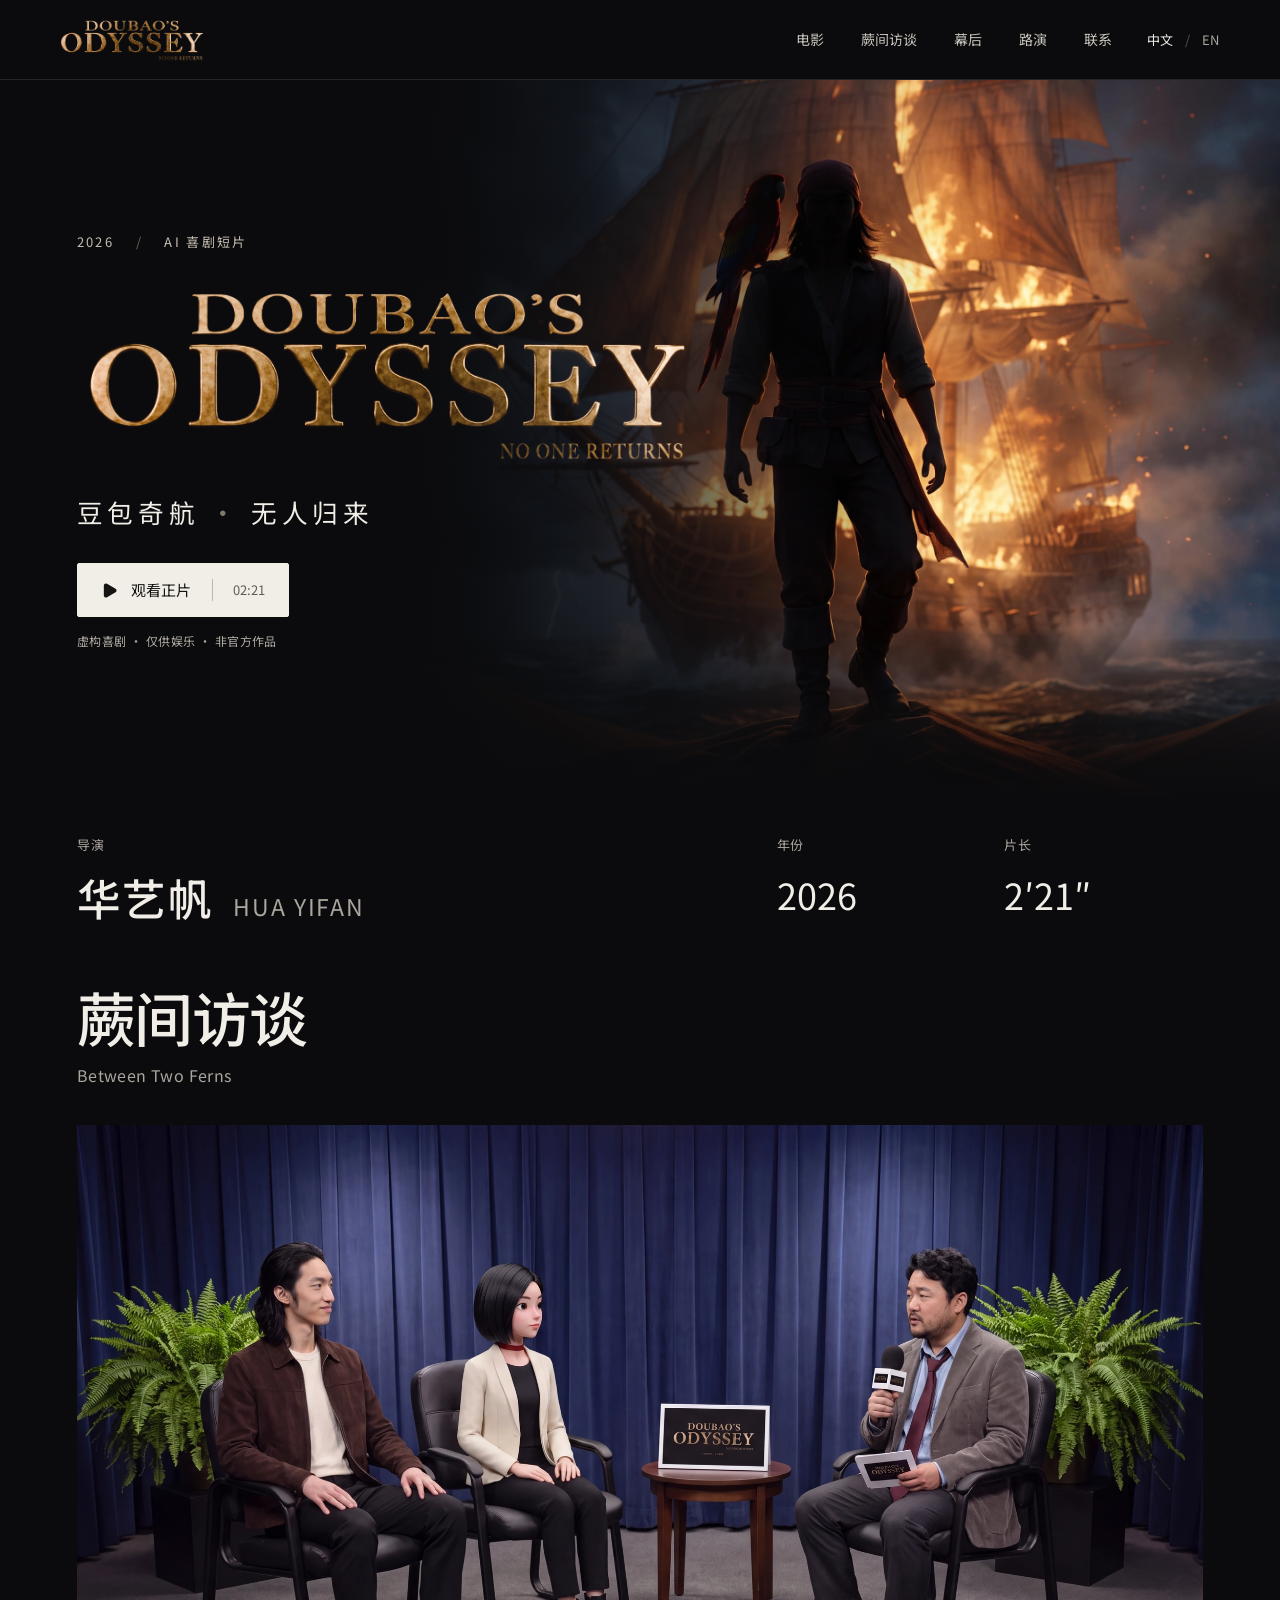
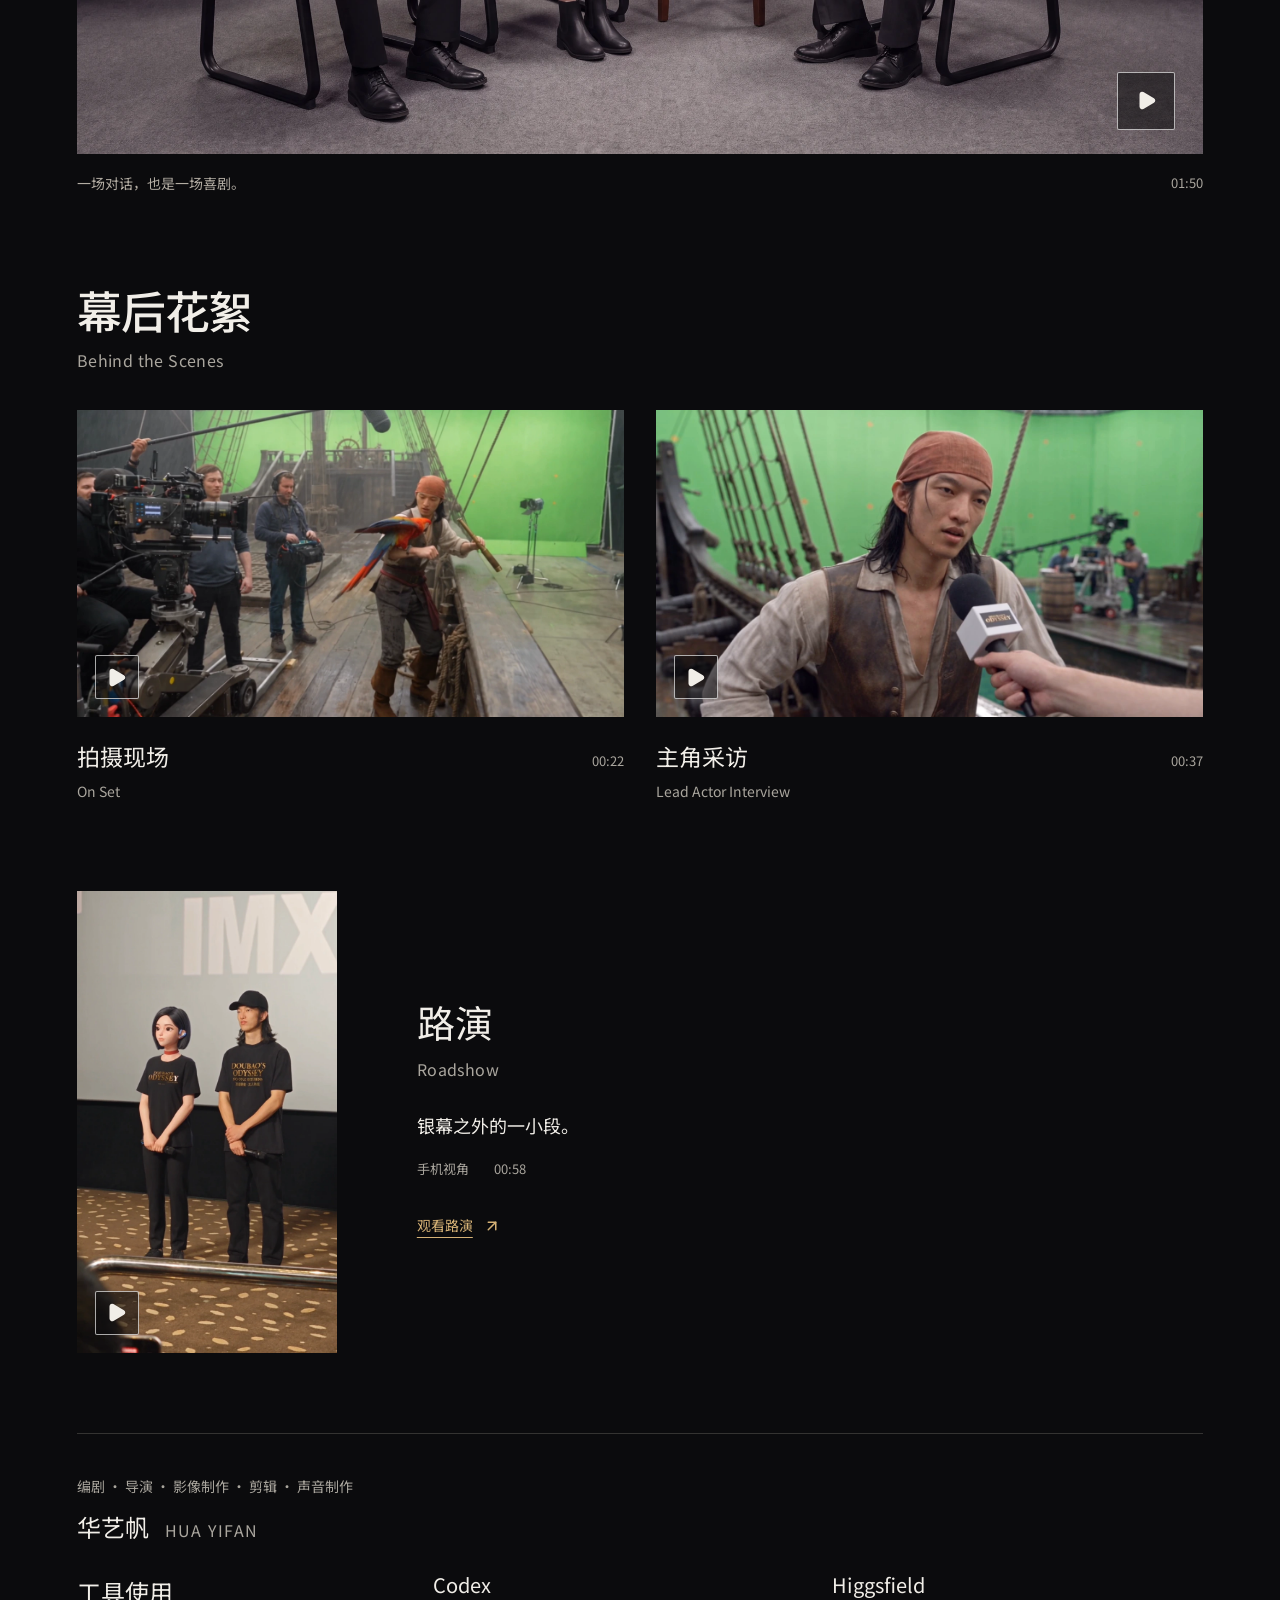
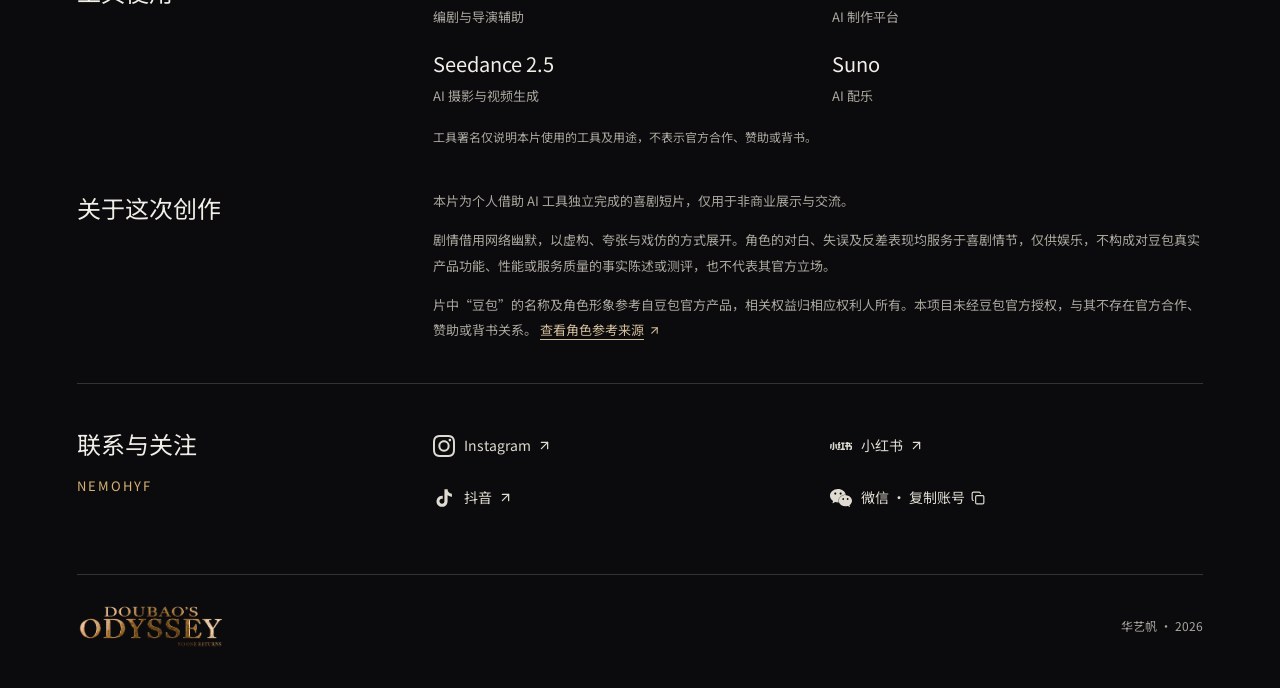
==== commit 86701502: "Use director label and add production role credits" ====
--- a/index.html
+++ b/index.html
@@ -1,2 +1,2 @@
-<!DOCTYPE html><html lang="zh-CN" class="dark"><head><meta charSet="utf-8"/><meta name="viewport" content="width=device-width, initial-scale=1"/><link rel="stylesheet" href="/_next/static/css/index.DvRbaQ77.css" data-rsc-css-href="/_next/static/css/index.DvRbaQ77.css" data-precedence="vite-rsc/importer-resources"/><link rel="modulepreload" fetchPriority="low" href="/_next/static/chunks/index-9Jle3kEc.js"/><script src="/_next/static/chunks/rolldown-runtime-C60lm6uB.js" type="module" async=""></script><script src="/_next/static/chunks/framework-D_rUT4EX.js" type="module" async=""></script><link rel="modulepreload" href="/_next/static/chunks/layout-segment-context-DUoR9OU9.js" crossorigin=""/><link rel="modulepreload" href="/_next/static/chunks/film-site-C9TTtdbJ.js" crossorigin=""/><title>豆包奇航 · 无人归来 | DOUBAO’S ODYSSEY</title><meta name="description" content="华艺帆独立创作的 AI 喜剧短片《豆包奇航》。观看正片、蕨间访谈、幕后花絮与路演。个人非商业作品，剧情仅供娱乐。"/><meta name="robots" content="noindex, nofollow"/><link rel="icon" href="/favicon.svg"/><script>Object.assign(((self[Symbol.for("vinext.navigationRuntime")]??={bootstrap:{routeManifest:null},functions:{}}).bootstrap.rsc??={rsc:[]}),{params:{},nav:{"pathname":"/","searchParams":[]}})</script><link rel="modulepreload" href="/_next/static/chunks/index-9Jle3kEc.js" />
-</head><body><a class="skip-link" href="#main">跳至正文</a><header class="site-header"><a class="brand" href="#main" aria-label="豆包奇航，回到首页"><span class="wordmark wordmark-small"><span class="sr-only">DOUBAO’S ODYSSEY · NO ONE RETURNS</span></span></a><nav class="desktop-nav" aria-label="主导航"><a href="#main">电影</a><a href="#ferns">蕨间访谈</a><a href="#behind">幕后</a><a href="#roadshow">路演</a><a href="#contact">联系</a></nav><div class="header-actions"><div class="language-switch" aria-label="网页语言"><button type="button" aria-pressed="true">中文</button><span aria-hidden="true">/</span><button type="button" aria-pressed="false">EN</button></div><button class="icon-button mobile-menu" type="button" aria-label="打开导航"><svg xmlns="http://www.w3.org/2000/svg" width="23" height="23" viewBox="0 0 24 24" fill="none" stroke="currentColor" stroke-width="2" stroke-linecap="round" stroke-linejoin="round" class="lucide lucide-menu" aria-hidden="true"><path d="M4 5h16"></path><path d="M4 12h16"></path><path d="M4 19h16"></path></svg></button></div></header><main id="main"><section class="hero" aria-labelledby="film-title"><div class="hero-art"><img src="/media/images/film-hero.webp" alt="海盗与鹦鹉站在燃烧的帆船前" width="2000" height="2000" fetchPriority="high"/></div><div class="hero-shade"></div><div class="hero-content"><p class="hero-meta">2026 <span aria-hidden="true">/</span> <!-- -->AI 喜剧短片</p><span class="wordmark"><span class="sr-only">DOUBAO’S ODYSSEY · NO ONE RETURNS</span></span><h1 id="film-title">豆包奇航<span aria-hidden="true"> · </span>无人归来</h1><button class="primary-button" type="button"><svg xmlns="http://www.w3.org/2000/svg" width="17" height="17" viewBox="0 0 24 24" fill="currentColor" stroke="currentColor" stroke-width="2" stroke-linecap="round" stroke-linejoin="round" class="lucide lucide-play" aria-hidden="true"><path d="M5 5a2 2 0 0 1 3.008-1.728l11.997 6.998a2 2 0 0 1 .003 3.458l-12 7A2 2 0 0 1 5 19z"></path></svg>观看正片<span class="button-time">02:21</span></button><p class="hero-notice">虚构喜剧 · 仅供娱乐 · 非官方作品</p></div></section><section class="film-details section-wrap" id="creator" aria-labelledby="creator-name"><div class="creator-lead"><p class="field-label">导演与剪辑</p><h2 id="creator-name"><span>华艺帆</span> <span class="creator-romanization" lang="en">HUA YIFAN</span></h2></div><div class="film-facts"><div><p class="field-label">年份</p><p>2026</p></div><div><p class="field-label">片长</p><p>2′21″</p></div></div></section><section id="ferns" class="ferns-section section-wrap" aria-labelledby="ferns-title"><div class="section-heading"><h2 id="ferns-title">蕨间访谈</h2><p class="alternate-title">Between Two Ferns</p></div><button type="button" class="media-cover ferns-cover" aria-label="播放：蕨间访谈"><img src="/media/images/ferns.webp" alt="蕨间访谈封面" loading="lazy" width="1280" height="720"/><span class="cover-play"><svg xmlns="http://www.w3.org/2000/svg" width="21" height="21" viewBox="0 0 24 24" fill="currentColor" stroke="currentColor" stroke-width="2" stroke-linecap="round" stroke-linejoin="round" class="lucide lucide-play" aria-hidden="true"><path d="M5 5a2 2 0 0 1 3.008-1.728l11.997 6.998a2 2 0 0 1 .003 3.458l-12 7A2 2 0 0 1 5 19z"></path></svg></span></button><div class="media-caption"><span>一场对话，也是一场喜剧。</span><span>01:50</span></div></section><section id="behind" class="behind-section section-wrap" aria-labelledby="behind-title"><div class="section-heading"><h2 id="behind-title">幕后花絮</h2><p class="alternate-title">Behind the Scenes</p></div><div class="behind-grid"><article><button type="button" class="media-cover " aria-label="播放：拍摄现场"><img src="/media/images/on-set.webp" alt="拍摄现场封面" loading="lazy" width="1280" height="720"/><span class="cover-play"><svg xmlns="http://www.w3.org/2000/svg" width="21" height="21" viewBox="0 0 24 24" fill="currentColor" stroke="currentColor" stroke-width="2" stroke-linecap="round" stroke-linejoin="round" class="lucide lucide-play" aria-hidden="true"><path d="M5 5a2 2 0 0 1 3.008-1.728l11.997 6.998a2 2 0 0 1 .003 3.458l-12 7A2 2 0 0 1 5 19z"></path></svg></span></button><div class="small-film-heading"><div><h3>拍摄现场</h3><p>On Set</p></div><span>00:22</span></div></article><article><button type="button" class="media-cover " aria-label="播放：主角采访"><img src="/media/images/interview.webp" alt="主角采访封面" loading="lazy" width="1280" height="720"/><span class="cover-play"><svg xmlns="http://www.w3.org/2000/svg" width="21" height="21" viewBox="0 0 24 24" fill="currentColor" stroke="currentColor" stroke-width="2" stroke-linecap="round" stroke-linejoin="round" class="lucide lucide-play" aria-hidden="true"><path d="M5 5a2 2 0 0 1 3.008-1.728l11.997 6.998a2 2 0 0 1 .003 3.458l-12 7A2 2 0 0 1 5 19z"></path></svg></span></button><div class="small-film-heading"><div><h3>主角采访</h3><p>Lead Actor Interview</p></div><span>00:37</span></div></article></div></section><section id="roadshow" class="roadshow-section section-wrap" aria-labelledby="roadshow-title"><div class="roadshow-photo"><button type="button" class="media-cover " aria-label="播放：路演"><img src="/media/images/roadshow.webp" alt="路演封面" loading="lazy" width="720" height="1280"/><span class="cover-play"><svg xmlns="http://www.w3.org/2000/svg" width="21" height="21" viewBox="0 0 24 24" fill="currentColor" stroke="currentColor" stroke-width="2" stroke-linecap="round" stroke-linejoin="round" class="lucide lucide-play" aria-hidden="true"><path d="M5 5a2 2 0 0 1 3.008-1.728l11.997 6.998a2 2 0 0 1 .003 3.458l-12 7A2 2 0 0 1 5 19z"></path></svg></span></button></div><div class="roadshow-copy"><h2 id="roadshow-title">路演</h2><p class="alternate-title">Roadshow</p><p class="roadshow-description">银幕之外的一小段。</p><p class="roadshow-meta">手机视角<span>00:58</span></p><button class="text-button" type="button">观看路演<svg xmlns="http://www.w3.org/2000/svg" width="18" height="18" viewBox="0 0 24 24" fill="none" stroke="currentColor" stroke-width="2" stroke-linecap="round" stroke-linejoin="round" class="lucide lucide-arrow-up-right" aria-hidden="true"><path d="M7 7h10v10"></path><path d="M7 17 17 7"></path></svg></button></div></section><section class="tools-section section-wrap" id="tools" aria-labelledby="tools-title"><h2 id="tools-title">工具使用</h2><div class="tools-body"><div class="tools-grid"><div><p class="tool-name">Codex</p><p>编剧与导演辅助</p></div><div><p class="tool-name">Higgsfield</p><p>AI 制作平台</p></div><div><p class="tool-name">Seedance 2.5</p><p>AI 摄影与视频生成</p></div><div><p class="tool-name">Suno</p><p>AI 配乐</p></div></div><p class="tools-note">工具署名仅说明本片使用的工具及用途，不表示官方合作、赞助或背书。</p></div></section><section class="statement section-wrap" aria-labelledby="statement-title"><h2 id="statement-title">关于这次创作</h2><div class="statement-text"><p>本片为个人借助 AI 工具独立完成的喜剧短片，仅用于非商业展示与交流。</p><p>剧情借用网络幽默，以虚构、夸张与戏仿的方式展开。角色的对白、失误及反差表现均服务于喜剧情节，仅供娱乐，不构成对豆包真实产品功能、性能或服务质量的事实陈述或测评，也不代表其官方立场。</p><p>片中“豆包”的名称及角色形象参考自豆包官方产品，相关权益归相应权利人所有。本项目未经豆包官方授权，与其不存在官方合作、赞助或背书关系。<!-- --> <a href="https://www.doubao.com/" target="_blank" rel="noopener noreferrer">查看角色参考来源<svg xmlns="http://www.w3.org/2000/svg" width="13" height="13" viewBox="0 0 24 24" fill="none" stroke="currentColor" stroke-width="2" stroke-linecap="round" stroke-linejoin="round" class="lucide lucide-arrow-up-right" aria-hidden="true"><path d="M7 7h10v10"></path><path d="M7 17 17 7"></path></svg></a></p></div></section><section class="contact-section section-wrap" id="contact" aria-labelledby="contact-title"><div><h2 class="contact-heading" id="contact-title">联系与关注</h2><p class="creator-handle">NEMOHYF</p></div><div class="contact-body"><div class="social-links"><a href="https://www.instagram.com/nemohyf/" target="_blank" rel="noopener noreferrer"><span class="social-icon social-instagram" aria-hidden="true"></span>Instagram<svg xmlns="http://www.w3.org/2000/svg" width="15" height="15" viewBox="0 0 24 24" fill="none" stroke="currentColor" stroke-width="2" stroke-linecap="round" stroke-linejoin="round" class="lucide lucide-arrow-up-right" aria-hidden="true"><path d="M7 7h10v10"></path><path d="M7 17 17 7"></path></svg><span class="sr-only">，新窗口打开</span></a><a href="https://www.xiaohongshu.com/user/profile/5a3935d111be102a973fc293" target="_blank" rel="noopener noreferrer"><span class="social-icon social-xiaohongshu" aria-hidden="true"></span>小红书<svg xmlns="http://www.w3.org/2000/svg" width="15" height="15" viewBox="0 0 24 24" fill="none" stroke="currentColor" stroke-width="2" stroke-linecap="round" stroke-linejoin="round" class="lucide lucide-arrow-up-right" aria-hidden="true"><path d="M7 7h10v10"></path><path d="M7 17 17 7"></path></svg><span class="sr-only">，新窗口打开</span></a><a href="https://www.douyin.com/user/MS4wLjABAAAA9eVUJMJ04Op1tnRaO8UDSO4CPeJpYp8ZNkhsF1ZD6lQ?from_tab_name=main" target="_blank" rel="noopener noreferrer"><span class="social-icon social-douyin" aria-hidden="true"></span>抖音<svg xmlns="http://www.w3.org/2000/svg" width="15" height="15" viewBox="0 0 24 24" fill="none" stroke="currentColor" stroke-width="2" stroke-linecap="round" stroke-linejoin="round" class="lucide lucide-arrow-up-right" aria-hidden="true"><path d="M7 7h10v10"></path><path d="M7 17 17 7"></path></svg><span class="sr-only">，新窗口打开</span></a><button type="button"><span class="social-icon social-wechat" aria-hidden="true"></span>微信 · 复制账号<svg xmlns="http://www.w3.org/2000/svg" width="14" height="14" viewBox="0 0 24 24" fill="none" stroke="currentColor" stroke-width="2" stroke-linecap="round" stroke-linejoin="round" class="lucide lucide-copy" aria-hidden="true"><rect width="14" height="14" x="8" y="8" rx="2" ry="2"></rect><path d="M4 16c-1.1 0-2-.9-2-2V4c0-1.1.9-2 2-2h10c1.1 0 2 .9 2 2"></path></svg></button></div><p class="copy-feedback" aria-live="polite"></p></div></section></main><footer class="site-footer section-wrap"><a href="#main" aria-label="回到首页"><span class="wordmark wordmark-small"><span class="sr-only">DOUBAO’S ODYSSEY · NO ONE RETURNS</span></span></a><span>华艺帆 · 2026</span></footer><script type="module" src="/_next/static/chunks/index-9Jle3kEc.js" id="_R_" async=""></script><script>((self[Symbol.for("vinext.navigationRuntime")]??={bootstrap:{routeManifest:null},functions:{}}).bootstrap.rsc??={rsc:[]}).rsc.push("0:{\"page:/\":\"$L1\",\"layout:/\":\"$L2\",\"route:/\":\"$L3\",\"__route\":\"route:/\",\"__interceptionContext\":null,\"__layoutIds\":[\"layout:/\"],\"__rootLayout\":\"/\",\"__bfcacheSegmentIdentities\":{\"layout:/\":\"[\\\"layout\\\",\\\"layout:/\\\",\\\"root-boundary:/\\\",\\\"\\\"]\",\"page:/\":\"[\\\"page\\\",\\\"page:/\\\",\\\"root-boundary:/\\\",\\\"\\\"]\"},\"__srcPage\":[\"page\"],\"__layoutFlags\":{\"layout:/\":\"s\"},\"__artifactCompatibility\":{\"schemaVersion\":1,\"graphVersion\":\"app-route-graph:1177fd80f83fa7b0\",\"deploymentVersion\":\"b1d4f443-bd10-4413-9cdd-8c918a6b69cd\",\"appElementsSchemaVersion\":1,\"rscPayloadSchemaVersion\":1,\"rootBoundaryId\":\"/\",\"renderEpoch\":null}}\n")</script><script>((self[Symbol.for("vinext.navigationRuntime")]??={bootstrap:{routeManifest:null},functions:{}}).bootstrap.rsc??={rsc:[]}).rsc.push("4:I[\"c5beb10df826\",[],\"Children\",1]\n")</script><script>((self[Symbol.for("vinext.navigationRuntime")]??={bootstrap:{routeManifest:null},functions:{}}).bootstrap.rsc??={rsc:[]}).rsc.push("5:I[\"0dc7e6a5ccb2\",[],\"GlobalErrorBoundary\",1]\n")</script><script>((self[Symbol.for("vinext.navigationRuntime")]??={bootstrap:{routeManifest:null},functions:{}}).bootstrap.rsc??={rsc:[]}).rsc.push("6:I[\"610eead2fe97\",[],\"default\",1]\n")</script><script>((self[Symbol.for("vinext.navigationRuntime")]??={bootstrap:{routeManifest:null},functions:{}}).bootstrap.rsc??={rsc:[]}).rsc.push("7:I[\"0dc7e6a5ccb2\",[],\"ErrorBoundary\",1]\n")</script><script>((self[Symbol.for("vinext.navigationRuntime")]??={bootstrap:{routeManifest:null},functions:{}}).bootstrap.rsc??={rsc:[]}).rsc.push("8:I[\"8c444080ebb8\",[],\"LayoutSegmentProvider\",1]\n")</script><script>((self[Symbol.for("vinext.navigationRuntime")]??={bootstrap:{routeManifest:null},functions:{}}).bootstrap.rsc??={rsc:[]}).rsc.push("9:I[\"c5beb10df826\",[],\"Slot\",1]\n")</script><script>((self[Symbol.for("vinext.navigationRuntime")]??={bootstrap:{routeManifest:null},functions:{}}).bootstrap.rsc??={rsc:[]}).rsc.push("a:I[\"0dc7e6a5ccb2\",[],\"NotFoundBoundary\",1]\n")</script><script>((self[Symbol.for("vinext.navigationRuntime")]??={bootstrap:{routeManifest:null},functions:{}}).bootstrap.rsc??={rsc:[]}).rsc.push("b:I[\"40fe166cc87b\",[],\"AppRouterScrollTarget\",1]\n")</script><script>((self[Symbol.for("vinext.navigationRuntime")]??={bootstrap:{routeManifest:null},functions:{}}).bootstrap.rsc??={rsc:[]}).rsc.push("c:I[\"0dc7e6a5ccb2\",[],\"RedirectBoundary\",1]\n")</script><script>((self[Symbol.for("vinext.navigationRuntime")]??={bootstrap:{routeManifest:null},functions:{}}).bootstrap.rsc??={rsc:[]}).rsc.push(":HL[\"/_next/static/css/index.DvRbaQ77.css\",\"style\"     ]\n")</script><script>((self[Symbol.for("vinext.navigationRuntime")]??={bootstrap:{routeManifest:null},functions:{}}).bootstrap.rsc??={rsc:[]}).rsc.push("2:[[[\"$\",\"link\",\"css:/_next/static/css/index.DvRbaQ77.css\",{\"rel\":\"stylesheet\",\"precedence\":\"vite-rsc/importer-resources\",\"href\":\"/_next/static/css/index.DvRbaQ77.css\",\"data-rsc-css-href\":\"/_next/static/css/index.DvRbaQ77.css\"}],\"$undefined\"],[\"$\",\"html\",null,{\"lang\":\"zh-CN\",\"className\":\"dark\",\"children\":[\"$\",\"body\",null,{\"children\":[\"$\",\"$L4\",null,{}]}]}]]\n")</script><script>((self[Symbol.for("vinext.navigationRuntime")]??={bootstrap:{routeManifest:null},functions:{}}).bootstrap.rsc??={rsc:[]}).rsc.push("3:[[[\"$\",\"meta\",null,{\"charSet\":\"utf-8\"}],[[\"$\",\"title\",\"0\",{\"children\":\"豆包奇航 · 无人归来 | DOUBAO’S ODYSSEY\"}],[\"$\",\"meta\",\"1\",{\"name\":\"description\",\"content\":\"华艺帆独立创作的 AI 喜剧短片《豆包奇航》。观看正片、蕨间访谈、幕后花絮与路演。个人非商业作品，剧情仅供娱乐。\"}],[\"$\",\"meta\",\"2\",{\"name\":\"robots\",\"content\":\"noindex, nofollow\"}],[\"$\",\"link\",\"3\",{\"data-vinext-streamed-icon\":\"$undefined\",\"rel\":\"icon\",\"href\":\"/favicon.svg\",\"type\":\"$undefined\",\"sizes\":\"$undefined\",\"color\":\"$undefined\",\"media\":\"$undefined\",\"fetchPriority\":\"$undefined\"}]],[[\"$\",\"meta\",\"0\",{\"name\":\"viewport\",\"content\":\"width=device-width, initial-scale=1\"}]]],[\"$\",\"$L5\",null,{\"fallback\":\"$6\",\"children\":[\"$\",\"$L7\",null,{\"fallback\":\"$6\",\"children\":[\"$\",\"$L8\",null,{\"providerId\":\"layout:/\",\"segmentMap\":{\"children\":[]},\"children\":[\"$\",\"$L9\",null,{\"id\":\"layout:/\",\"parallelSlots\":\"$undefined\",\"children\":[\"$\",\"$La\",null,{\"resetKey\":\"\",\"fallback\":[[\"$\",\"title\",null,{\"children\":\"404: This page could not be found.\"}],[\"$\",\"div\",null,{\"style\":{\"fontFamily\":\"system-ui,\\\"Segoe UI\\\",Roboto,Helvetica,Arial,sans-serif,\\\"Apple Color Emoji\\\",\\\"Segoe UI Emoji\\\"\",\"height\":\"100vh\",\"textAlign\":\"center\",\"display\":\"flex\",\"flexDirection\":\"column\",\"alignItems\":\"center\",\"justifyContent\":\"center\"},\"children\":[\"$\",\"div\",null,{\"children\":[[\"$\",\"style\",null,{\"dangerouslySetInnerHTML\":{\"__html\":\"body{color:#000;background:#fff;margin:0}.next-error-h1{border-right:1px solid rgba(0,0,0,.3)}@media (prefers-color-scheme:dark){body{color:#fff;background:#000}.next-error-h1{border-right:1px solid rgba(255,255,255,.3)}}\"}}],[\"$\",\"h1\",null,{\"className\":\"next-error-h1\",\"style\":{\"display\":\"inline-block\",\"margin\":\"0 20px 0 0\",\"padding\":\"0 23px 0 0\",\"fontSize\":24,\"fontWeight\":500,\"verticalAlign\":\"top\",\"lineHeight\":\"49px\"},\"children\":404}],[\"$\",\"div\",null,{\"style\":{\"display\":\"inline-block\"},\"children\":[\"$\",\"h2\",null,{\"style\":{\"fontSize\":14,\"fontWeight\":400,\"lineHeight\":\"49px\",\"margin\":0},\"children\":\"This page could not be found.\"}]}]]}]}]],\"children\":[\"$\",\"$Lb\",null,{\"children\":[\"$\",\"$Lc\",null,{\"children\":[[\"$\",\"$L8\",null,{\"providerId\":\"page:/\",\"segmentMap\":{\"children\":[\"__PAGE__\"]},\"children\":[\"$\",\"$L9\",null,{\"id\":\"page:/\"}]}],null]}]}]}]}]}]}]}],null,null]\n")</script><script>((self[Symbol.for("vinext.navigationRuntime")]??={bootstrap:{routeManifest:null},functions:{}}).bootstrap.rsc??={rsc:[]}).rsc.push("d:I[\"dbd6b6b531c3\",[],\"default\",1]\n")</script><script>((self[Symbol.for("vinext.navigationRuntime")]??={bootstrap:{routeManifest:null},functions:{}}).bootstrap.rsc??={rsc:[]}).rsc.push("1:[\"$\",\"$Ld\",null,{}]\n")</script><script>Object.assign(((self[Symbol.for("vinext.navigationRuntime")]??={bootstrap:{routeManifest:null},functions:{}}).bootstrap.rsc??={rsc:[]}),{"initialCacheKind":"static"});((self[Symbol.for("vinext.navigationRuntime")]??={bootstrap:{routeManifest:null},functions:{}}).bootstrap.rsc??={rsc:[]}).done=true</script></body></html>+<!DOCTYPE html><html lang="zh-CN" class="dark"><head><meta charSet="utf-8"/><meta name="viewport" content="width=device-width, initial-scale=1"/><link rel="stylesheet" href="/_next/static/css/index.CzF_zSTq.css" data-rsc-css-href="/_next/static/css/index.CzF_zSTq.css" data-precedence="vite-rsc/importer-resources"/><link rel="modulepreload" fetchPriority="low" href="/_next/static/chunks/index-BllXu21M.js"/><script src="/_next/static/chunks/rolldown-runtime-C60lm6uB.js" type="module" async=""></script><script src="/_next/static/chunks/framework-D_rUT4EX.js" type="module" async=""></script><link rel="modulepreload" href="/_next/static/chunks/layout-segment-context-CkTuSFSt.js" crossorigin=""/><link rel="modulepreload" href="/_next/static/chunks/film-site-BnNT7O1m.js" crossorigin=""/><title>豆包奇航 · 无人归来 | DOUBAO’S ODYSSEY</title><meta name="description" content="华艺帆独立创作的 AI 喜剧短片《豆包奇航》。观看正片、蕨间访谈、幕后花絮与路演。个人非商业作品，剧情仅供娱乐。"/><meta name="robots" content="noindex, nofollow"/><link rel="icon" href="/favicon.svg"/><script>Object.assign(((self[Symbol.for("vinext.navigationRuntime")]??={bootstrap:{routeManifest:null},functions:{}}).bootstrap.rsc??={rsc:[]}),{params:{},nav:{"pathname":"/","searchParams":[]}})</script><link rel="modulepreload" href="/_next/static/chunks/index-BllXu21M.js" />
+</head><body><a class="skip-link" href="#main">跳至正文</a><header class="site-header"><a class="brand" href="#main" aria-label="豆包奇航，回到首页"><span class="wordmark wordmark-small"><span class="sr-only">DOUBAO’S ODYSSEY · NO ONE RETURNS</span></span></a><nav class="desktop-nav" aria-label="主导航"><a href="#main">电影</a><a href="#ferns">蕨间访谈</a><a href="#behind">幕后</a><a href="#roadshow">路演</a><a href="#contact">联系</a></nav><div class="header-actions"><div class="language-switch" aria-label="网页语言"><button type="button" aria-pressed="true">中文</button><span aria-hidden="true">/</span><button type="button" aria-pressed="false">EN</button></div><button class="icon-button mobile-menu" type="button" aria-label="打开导航"><svg xmlns="http://www.w3.org/2000/svg" width="23" height="23" viewBox="0 0 24 24" fill="none" stroke="currentColor" stroke-width="2" stroke-linecap="round" stroke-linejoin="round" class="lucide lucide-menu" aria-hidden="true"><path d="M4 5h16"></path><path d="M4 12h16"></path><path d="M4 19h16"></path></svg></button></div></header><main id="main"><section class="hero" aria-labelledby="film-title"><div class="hero-art"><img src="/media/images/film-hero.webp" alt="海盗与鹦鹉站在燃烧的帆船前" width="2000" height="2000" fetchPriority="high"/></div><div class="hero-shade"></div><div class="hero-content"><p class="hero-meta">2026 <span aria-hidden="true">/</span> <!-- -->AI 喜剧短片</p><span class="wordmark"><span class="sr-only">DOUBAO’S ODYSSEY · NO ONE RETURNS</span></span><h1 id="film-title">豆包奇航<span aria-hidden="true"> · </span>无人归来</h1><button class="primary-button" type="button"><svg xmlns="http://www.w3.org/2000/svg" width="17" height="17" viewBox="0 0 24 24" fill="currentColor" stroke="currentColor" stroke-width="2" stroke-linecap="round" stroke-linejoin="round" class="lucide lucide-play" aria-hidden="true"><path d="M5 5a2 2 0 0 1 3.008-1.728l11.997 6.998a2 2 0 0 1 .003 3.458l-12 7A2 2 0 0 1 5 19z"></path></svg>观看正片<span class="button-time">02:21</span></button><p class="hero-notice">虚构喜剧 · 仅供娱乐 · 非官方作品</p></div></section><section class="film-details section-wrap" id="creator" aria-labelledby="creator-name"><div class="creator-lead"><p class="field-label">导演</p><h2 id="creator-name"><span>华艺帆</span> <span class="creator-romanization" lang="en">HUA YIFAN</span></h2></div><div class="film-facts"><div><p class="field-label">年份</p><p>2026</p></div><div><p class="field-label">片长</p><p>2′21″</p></div></div></section><section id="ferns" class="ferns-section section-wrap" aria-labelledby="ferns-title"><div class="section-heading"><h2 id="ferns-title">蕨间访谈</h2><p class="alternate-title">Between Two Ferns</p></div><button type="button" class="media-cover ferns-cover" aria-label="播放：蕨间访谈"><img src="/media/images/ferns.webp" alt="蕨间访谈封面" loading="lazy" width="1280" height="720"/><span class="cover-play"><svg xmlns="http://www.w3.org/2000/svg" width="21" height="21" viewBox="0 0 24 24" fill="currentColor" stroke="currentColor" stroke-width="2" stroke-linecap="round" stroke-linejoin="round" class="lucide lucide-play" aria-hidden="true"><path d="M5 5a2 2 0 0 1 3.008-1.728l11.997 6.998a2 2 0 0 1 .003 3.458l-12 7A2 2 0 0 1 5 19z"></path></svg></span></button><div class="media-caption"><span>一场对话，也是一场喜剧。</span><span>01:50</span></div></section><section id="behind" class="behind-section section-wrap" aria-labelledby="behind-title"><div class="section-heading"><h2 id="behind-title">幕后花絮</h2><p class="alternate-title">Behind the Scenes</p></div><div class="behind-grid"><article><button type="button" class="media-cover " aria-label="播放：拍摄现场"><img src="/media/images/on-set.webp" alt="拍摄现场封面" loading="lazy" width="1280" height="720"/><span class="cover-play"><svg xmlns="http://www.w3.org/2000/svg" width="21" height="21" viewBox="0 0 24 24" fill="currentColor" stroke="currentColor" stroke-width="2" stroke-linecap="round" stroke-linejoin="round" class="lucide lucide-play" aria-hidden="true"><path d="M5 5a2 2 0 0 1 3.008-1.728l11.997 6.998a2 2 0 0 1 .003 3.458l-12 7A2 2 0 0 1 5 19z"></path></svg></span></button><div class="small-film-heading"><div><h3>拍摄现场</h3><p>On Set</p></div><span>00:22</span></div></article><article><button type="button" class="media-cover " aria-label="播放：主角采访"><img src="/media/images/interview.webp" alt="主角采访封面" loading="lazy" width="1280" height="720"/><span class="cover-play"><svg xmlns="http://www.w3.org/2000/svg" width="21" height="21" viewBox="0 0 24 24" fill="currentColor" stroke="currentColor" stroke-width="2" stroke-linecap="round" stroke-linejoin="round" class="lucide lucide-play" aria-hidden="true"><path d="M5 5a2 2 0 0 1 3.008-1.728l11.997 6.998a2 2 0 0 1 .003 3.458l-12 7A2 2 0 0 1 5 19z"></path></svg></span></button><div class="small-film-heading"><div><h3>主角采访</h3><p>Lead Actor Interview</p></div><span>00:37</span></div></article></div></section><section id="roadshow" class="roadshow-section section-wrap" aria-labelledby="roadshow-title"><div class="roadshow-photo"><button type="button" class="media-cover " aria-label="播放：路演"><img src="/media/images/roadshow.webp" alt="路演封面" loading="lazy" width="720" height="1280"/><span class="cover-play"><svg xmlns="http://www.w3.org/2000/svg" width="21" height="21" viewBox="0 0 24 24" fill="currentColor" stroke="currentColor" stroke-width="2" stroke-linecap="round" stroke-linejoin="round" class="lucide lucide-play" aria-hidden="true"><path d="M5 5a2 2 0 0 1 3.008-1.728l11.997 6.998a2 2 0 0 1 .003 3.458l-12 7A2 2 0 0 1 5 19z"></path></svg></span></button></div><div class="roadshow-copy"><h2 id="roadshow-title">路演</h2><p class="alternate-title">Roadshow</p><p class="roadshow-description">银幕之外的一小段。</p><p class="roadshow-meta">手机视角<span>00:58</span></p><button class="text-button" type="button">观看路演<svg xmlns="http://www.w3.org/2000/svg" width="18" height="18" viewBox="0 0 24 24" fill="none" stroke="currentColor" stroke-width="2" stroke-linecap="round" stroke-linejoin="round" class="lucide lucide-arrow-up-right" aria-hidden="true"><path d="M7 7h10v10"></path><path d="M7 17 17 7"></path></svg></button></div></section><div class="production-credit section-wrap"><p class="credit-roles">编剧 · 导演 · 影像制作 · 剪辑 · 声音制作</p><p class="credit-name"><span>华艺帆</span> <span lang="en">HUA YIFAN</span></p></div><section class="tools-section section-wrap" id="tools" aria-labelledby="tools-title"><h2 id="tools-title">工具使用</h2><div class="tools-body"><div class="tools-grid"><div><p class="tool-name">Codex</p><p>编剧与导演辅助</p></div><div><p class="tool-name">Higgsfield</p><p>AI 制作平台</p></div><div><p class="tool-name">Seedance 2.5</p><p>AI 摄影与视频生成</p></div><div><p class="tool-name">Suno</p><p>AI 配乐</p></div></div><p class="tools-note">工具署名仅说明本片使用的工具及用途，不表示官方合作、赞助或背书。</p></div></section><section class="statement section-wrap" aria-labelledby="statement-title"><h2 id="statement-title">关于这次创作</h2><div class="statement-text"><p>本片为个人借助 AI 工具独立完成的喜剧短片，仅用于非商业展示与交流。</p><p>剧情借用网络幽默，以虚构、夸张与戏仿的方式展开。角色的对白、失误及反差表现均服务于喜剧情节，仅供娱乐，不构成对豆包真实产品功能、性能或服务质量的事实陈述或测评，也不代表其官方立场。</p><p>片中“豆包”的名称及角色形象参考自豆包官方产品，相关权益归相应权利人所有。本项目未经豆包官方授权，与其不存在官方合作、赞助或背书关系。<!-- --> <a href="https://www.doubao.com/" target="_blank" rel="noopener noreferrer">查看角色参考来源<svg xmlns="http://www.w3.org/2000/svg" width="13" height="13" viewBox="0 0 24 24" fill="none" stroke="currentColor" stroke-width="2" stroke-linecap="round" stroke-linejoin="round" class="lucide lucide-arrow-up-right" aria-hidden="true"><path d="M7 7h10v10"></path><path d="M7 17 17 7"></path></svg></a></p></div></section><section class="contact-section section-wrap" id="contact" aria-labelledby="contact-title"><div><h2 class="contact-heading" id="contact-title">联系与关注</h2><p class="creator-handle">NEMOHYF</p></div><div class="contact-body"><div class="social-links"><a href="https://www.instagram.com/nemohyf/" target="_blank" rel="noopener noreferrer"><span class="social-icon social-instagram" aria-hidden="true"></span>Instagram<svg xmlns="http://www.w3.org/2000/svg" width="15" height="15" viewBox="0 0 24 24" fill="none" stroke="currentColor" stroke-width="2" stroke-linecap="round" stroke-linejoin="round" class="lucide lucide-arrow-up-right" aria-hidden="true"><path d="M7 7h10v10"></path><path d="M7 17 17 7"></path></svg><span class="sr-only">，新窗口打开</span></a><a href="https://www.xiaohongshu.com/user/profile/5a3935d111be102a973fc293" target="_blank" rel="noopener noreferrer"><span class="social-icon social-xiaohongshu" aria-hidden="true"></span>小红书<svg xmlns="http://www.w3.org/2000/svg" width="15" height="15" viewBox="0 0 24 24" fill="none" stroke="currentColor" stroke-width="2" stroke-linecap="round" stroke-linejoin="round" class="lucide lucide-arrow-up-right" aria-hidden="true"><path d="M7 7h10v10"></path><path d="M7 17 17 7"></path></svg><span class="sr-only">，新窗口打开</span></a><a href="https://www.douyin.com/user/MS4wLjABAAAA9eVUJMJ04Op1tnRaO8UDSO4CPeJpYp8ZNkhsF1ZD6lQ?from_tab_name=main" target="_blank" rel="noopener noreferrer"><span class="social-icon social-douyin" aria-hidden="true"></span>抖音<svg xmlns="http://www.w3.org/2000/svg" width="15" height="15" viewBox="0 0 24 24" fill="none" stroke="currentColor" stroke-width="2" stroke-linecap="round" stroke-linejoin="round" class="lucide lucide-arrow-up-right" aria-hidden="true"><path d="M7 7h10v10"></path><path d="M7 17 17 7"></path></svg><span class="sr-only">，新窗口打开</span></a><button type="button"><span class="social-icon social-wechat" aria-hidden="true"></span>微信 · 复制账号<svg xmlns="http://www.w3.org/2000/svg" width="14" height="14" viewBox="0 0 24 24" fill="none" stroke="currentColor" stroke-width="2" stroke-linecap="round" stroke-linejoin="round" class="lucide lucide-copy" aria-hidden="true"><rect width="14" height="14" x="8" y="8" rx="2" ry="2"></rect><path d="M4 16c-1.1 0-2-.9-2-2V4c0-1.1.9-2 2-2h10c1.1 0 2 .9 2 2"></path></svg></button></div><p class="copy-feedback" aria-live="polite"></p></div></section></main><footer class="site-footer section-wrap"><a href="#main" aria-label="回到首页"><span class="wordmark wordmark-small"><span class="sr-only">DOUBAO’S ODYSSEY · NO ONE RETURNS</span></span></a><span>华艺帆 · 2026</span></footer><script type="module" src="/_next/static/chunks/index-BllXu21M.js" id="_R_" async=""></script><script>((self[Symbol.for("vinext.navigationRuntime")]??={bootstrap:{routeManifest:null},functions:{}}).bootstrap.rsc??={rsc:[]}).rsc.push("0:{\"page:/\":\"$L1\",\"layout:/\":\"$L2\",\"route:/\":\"$L3\",\"__route\":\"route:/\",\"__interceptionContext\":null,\"__layoutIds\":[\"layout:/\"],\"__rootLayout\":\"/\",\"__bfcacheSegmentIdentities\":{\"layout:/\":\"[\\\"layout\\\",\\\"layout:/\\\",\\\"root-boundary:/\\\",\\\"\\\"]\",\"page:/\":\"[\\\"page\\\",\\\"page:/\\\",\\\"root-boundary:/\\\",\\\"\\\"]\"},\"__srcPage\":[\"page\"],\"__layoutFlags\":{\"layout:/\":\"s\"},\"__artifactCompatibility\":{\"schemaVersion\":1,\"graphVersion\":\"app-route-graph:1177fd80f83fa7b0\",\"deploymentVersion\":\"84ecdfd9-b2df-40f7-ba69-690528b58381\",\"appElementsSchemaVersion\":1,\"rscPayloadSchemaVersion\":1,\"rootBoundaryId\":\"/\",\"renderEpoch\":null}}\n")</script><script>((self[Symbol.for("vinext.navigationRuntime")]??={bootstrap:{routeManifest:null},functions:{}}).bootstrap.rsc??={rsc:[]}).rsc.push("4:I[\"c5beb10df826\",[],\"Children\",1]\n")</script><script>((self[Symbol.for("vinext.navigationRuntime")]??={bootstrap:{routeManifest:null},functions:{}}).bootstrap.rsc??={rsc:[]}).rsc.push("5:I[\"0dc7e6a5ccb2\",[],\"GlobalErrorBoundary\",1]\n")</script><script>((self[Symbol.for("vinext.navigationRuntime")]??={bootstrap:{routeManifest:null},functions:{}}).bootstrap.rsc??={rsc:[]}).rsc.push("6:I[\"610eead2fe97\",[],\"default\",1]\n")</script><script>((self[Symbol.for("vinext.navigationRuntime")]??={bootstrap:{routeManifest:null},functions:{}}).bootstrap.rsc??={rsc:[]}).rsc.push("7:I[\"0dc7e6a5ccb2\",[],\"ErrorBoundary\",1]\n")</script><script>((self[Symbol.for("vinext.navigationRuntime")]??={bootstrap:{routeManifest:null},functions:{}}).bootstrap.rsc??={rsc:[]}).rsc.push("8:I[\"8c444080ebb8\",[],\"LayoutSegmentProvider\",1]\n")</script><script>((self[Symbol.for("vinext.navigationRuntime")]??={bootstrap:{routeManifest:null},functions:{}}).bootstrap.rsc??={rsc:[]}).rsc.push("9:I[\"c5beb10df826\",[],\"Slot\",1]\n")</script><script>((self[Symbol.for("vinext.navigationRuntime")]??={bootstrap:{routeManifest:null},functions:{}}).bootstrap.rsc??={rsc:[]}).rsc.push("a:I[\"0dc7e6a5ccb2\",[],\"NotFoundBoundary\",1]\n")</script><script>((self[Symbol.for("vinext.navigationRuntime")]??={bootstrap:{routeManifest:null},functions:{}}).bootstrap.rsc??={rsc:[]}).rsc.push("b:I[\"40fe166cc87b\",[],\"AppRouterScrollTarget\",1]\n")</script><script>((self[Symbol.for("vinext.navigationRuntime")]??={bootstrap:{routeManifest:null},functions:{}}).bootstrap.rsc??={rsc:[]}).rsc.push("c:I[\"0dc7e6a5ccb2\",[],\"RedirectBoundary\",1]\n")</script><script>((self[Symbol.for("vinext.navigationRuntime")]??={bootstrap:{routeManifest:null},functions:{}}).bootstrap.rsc??={rsc:[]}).rsc.push(":HL[\"/_next/static/css/index.CzF_zSTq.css\",\"style\"     ]\n")</script><script>((self[Symbol.for("vinext.navigationRuntime")]??={bootstrap:{routeManifest:null},functions:{}}).bootstrap.rsc??={rsc:[]}).rsc.push("2:[[[\"$\",\"link\",\"css:/_next/static/css/index.CzF_zSTq.css\",{\"rel\":\"stylesheet\",\"precedence\":\"vite-rsc/importer-resources\",\"href\":\"/_next/static/css/index.CzF_zSTq.css\",\"data-rsc-css-href\":\"/_next/static/css/index.CzF_zSTq.css\"}],\"$undefined\"],[\"$\",\"html\",null,{\"lang\":\"zh-CN\",\"className\":\"dark\",\"children\":[\"$\",\"body\",null,{\"children\":[\"$\",\"$L4\",null,{}]}]}]]\n")</script><script>((self[Symbol.for("vinext.navigationRuntime")]??={bootstrap:{routeManifest:null},functions:{}}).bootstrap.rsc??={rsc:[]}).rsc.push("3:[[[\"$\",\"meta\",null,{\"charSet\":\"utf-8\"}],[[\"$\",\"title\",\"0\",{\"children\":\"豆包奇航 · 无人归来 | DOUBAO’S ODYSSEY\"}],[\"$\",\"meta\",\"1\",{\"name\":\"description\",\"content\":\"华艺帆独立创作的 AI 喜剧短片《豆包奇航》。观看正片、蕨间访谈、幕后花絮与路演。个人非商业作品，剧情仅供娱乐。\"}],[\"$\",\"meta\",\"2\",{\"name\":\"robots\",\"content\":\"noindex, nofollow\"}],[\"$\",\"link\",\"3\",{\"data-vinext-streamed-icon\":\"$undefined\",\"rel\":\"icon\",\"href\":\"/favicon.svg\",\"type\":\"$undefined\",\"sizes\":\"$undefined\",\"color\":\"$undefined\",\"media\":\"$undefined\",\"fetchPriority\":\"$undefined\"}]],[[\"$\",\"meta\",\"0\",{\"name\":\"viewport\",\"content\":\"width=device-width, initial-scale=1\"}]]],[\"$\",\"$L5\",null,{\"fallback\":\"$6\",\"children\":[\"$\",\"$L7\",null,{\"fallback\":\"$6\",\"children\":[\"$\",\"$L8\",null,{\"providerId\":\"layout:/\",\"segmentMap\":{\"children\":[]},\"children\":[\"$\",\"$L9\",null,{\"id\":\"layout:/\",\"parallelSlots\":\"$undefined\",\"children\":[\"$\",\"$La\",null,{\"resetKey\":\"\",\"fallback\":[[\"$\",\"title\",null,{\"children\":\"404: This page could not be found.\"}],[\"$\",\"div\",null,{\"style\":{\"fontFamily\":\"system-ui,\\\"Segoe UI\\\",Roboto,Helvetica,Arial,sans-serif,\\\"Apple Color Emoji\\\",\\\"Segoe UI Emoji\\\"\",\"height\":\"100vh\",\"textAlign\":\"center\",\"display\":\"flex\",\"flexDirection\":\"column\",\"alignItems\":\"center\",\"justifyContent\":\"center\"},\"children\":[\"$\",\"div\",null,{\"children\":[[\"$\",\"style\",null,{\"dangerouslySetInnerHTML\":{\"__html\":\"body{color:#000;background:#fff;margin:0}.next-error-h1{border-right:1px solid rgba(0,0,0,.3)}@media (prefers-color-scheme:dark){body{color:#fff;background:#000}.next-error-h1{border-right:1px solid rgba(255,255,255,.3)}}\"}}],[\"$\",\"h1\",null,{\"className\":\"next-error-h1\",\"style\":{\"display\":\"inline-block\",\"margin\":\"0 20px 0 0\",\"padding\":\"0 23px 0 0\",\"fontSize\":24,\"fontWeight\":500,\"verticalAlign\":\"top\",\"lineHeight\":\"49px\"},\"children\":404}],[\"$\",\"div\",null,{\"style\":{\"display\":\"inline-block\"},\"children\":[\"$\",\"h2\",null,{\"style\":{\"fontSize\":14,\"fontWeight\":400,\"lineHeight\":\"49px\",\"margin\":0},\"children\":\"This page could not be found.\"}]}]]}]}]],\"children\":[\"$\",\"$Lb\",null,{\"children\":[\"$\",\"$Lc\",null,{\"children\":[[\"$\",\"$L8\",null,{\"providerId\":\"page:/\",\"segmentMap\":{\"children\":[\"__PAGE__\"]},\"children\":[\"$\",\"$L9\",null,{\"id\":\"page:/\"}]}],null]}]}]}]}]}]}]}],null,null]\n")</script><script>((self[Symbol.for("vinext.navigationRuntime")]??={bootstrap:{routeManifest:null},functions:{}}).bootstrap.rsc??={rsc:[]}).rsc.push("d:I[\"dbd6b6b531c3\",[],\"default\",1]\n")</script><script>((self[Symbol.for("vinext.navigationRuntime")]??={bootstrap:{routeManifest:null},functions:{}}).bootstrap.rsc??={rsc:[]}).rsc.push("1:[\"$\",\"$Ld\",null,{}]\n")</script><script>Object.assign(((self[Symbol.for("vinext.navigationRuntime")]??={bootstrap:{routeManifest:null},functions:{}}).bootstrap.rsc??={rsc:[]}),{"initialCacheKind":"static"});((self[Symbol.for("vinext.navigationRuntime")]??={bootstrap:{routeManifest:null},functions:{}}).bootstrap.rsc??={rsc:[]}).done=true</script></body></html>
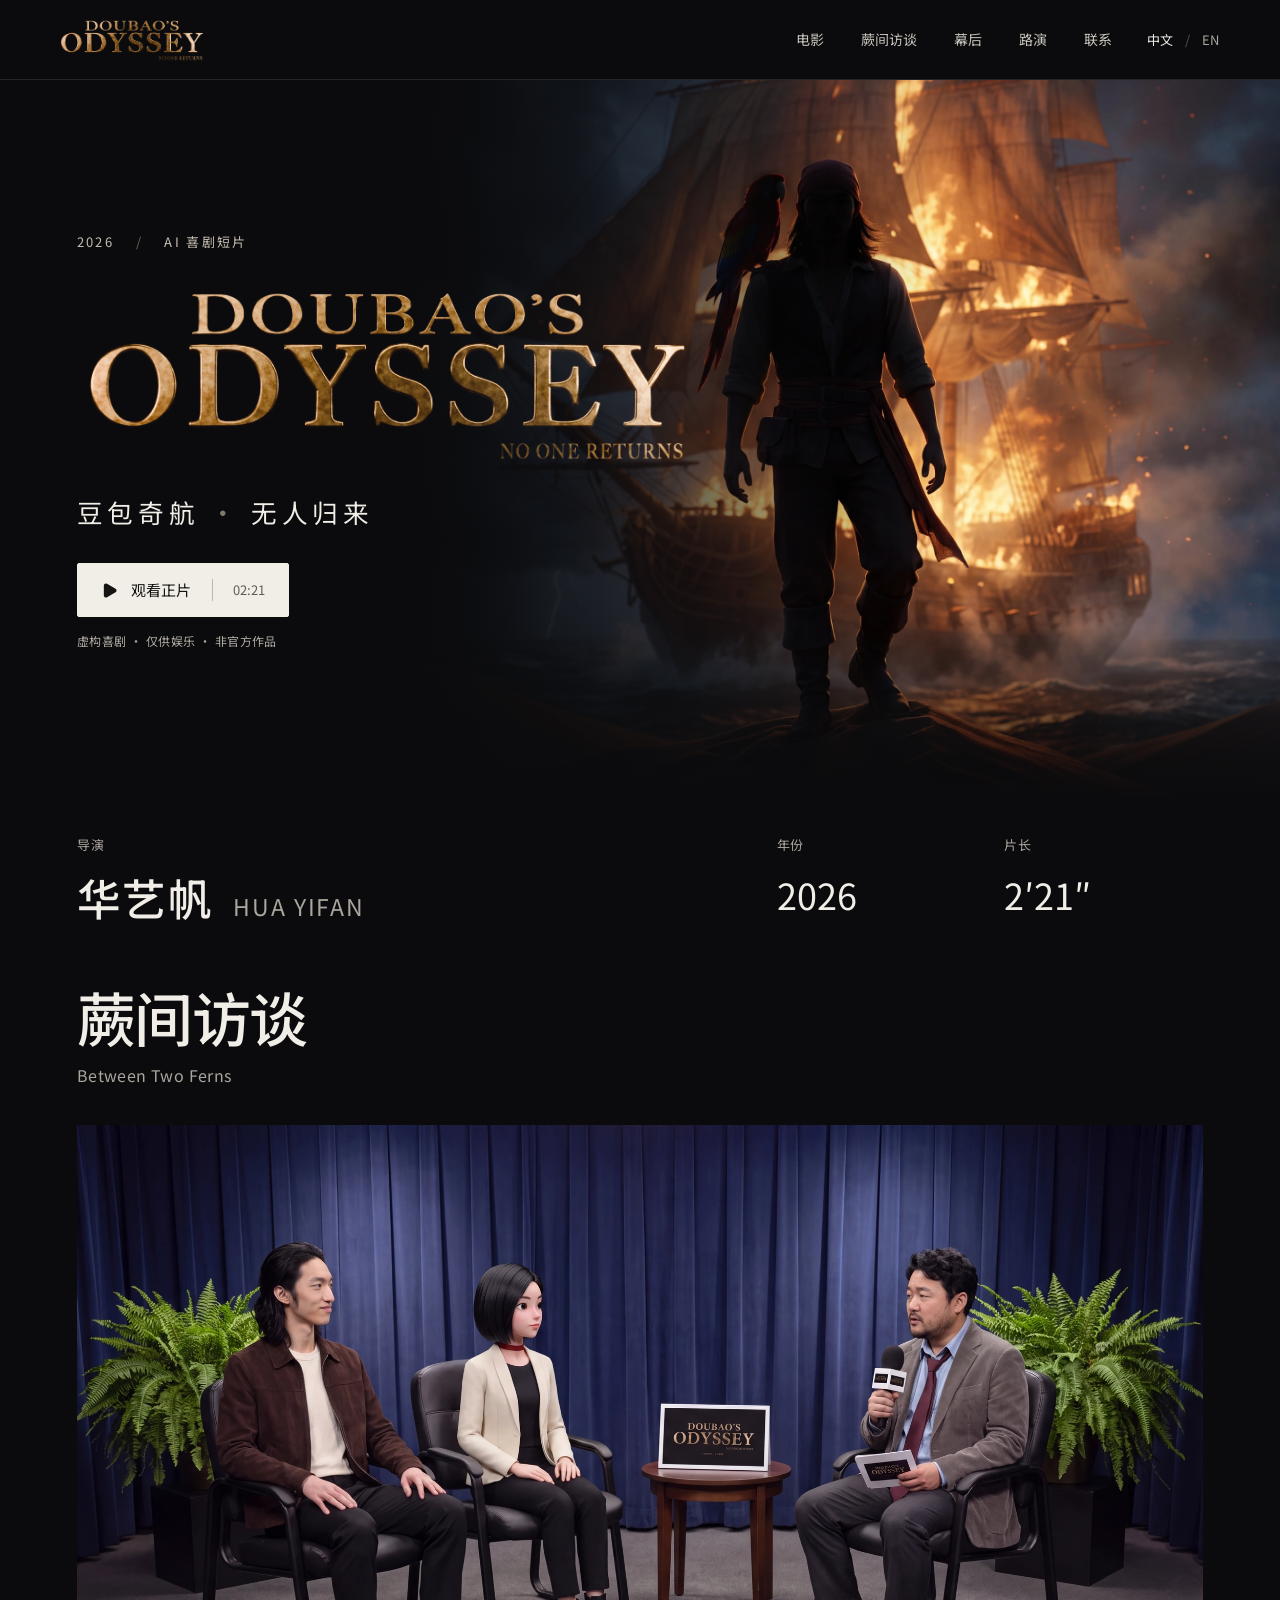
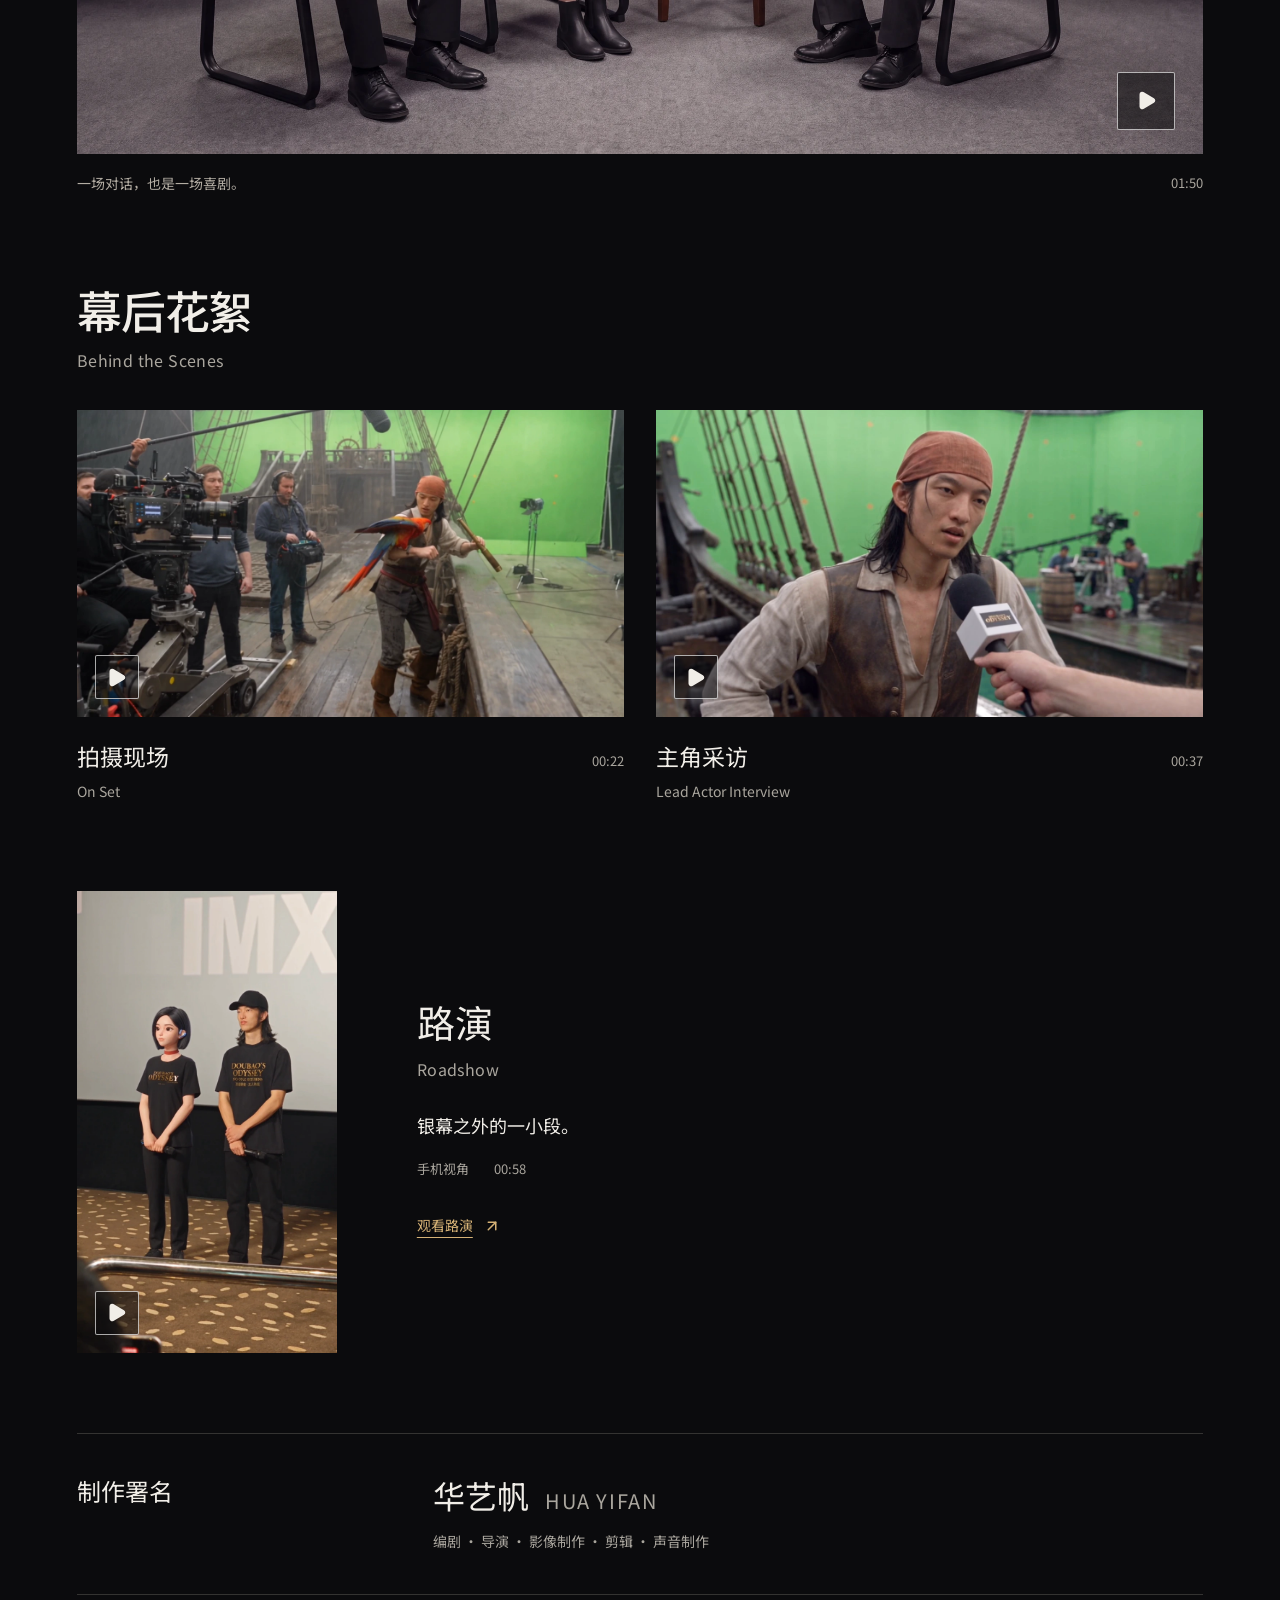
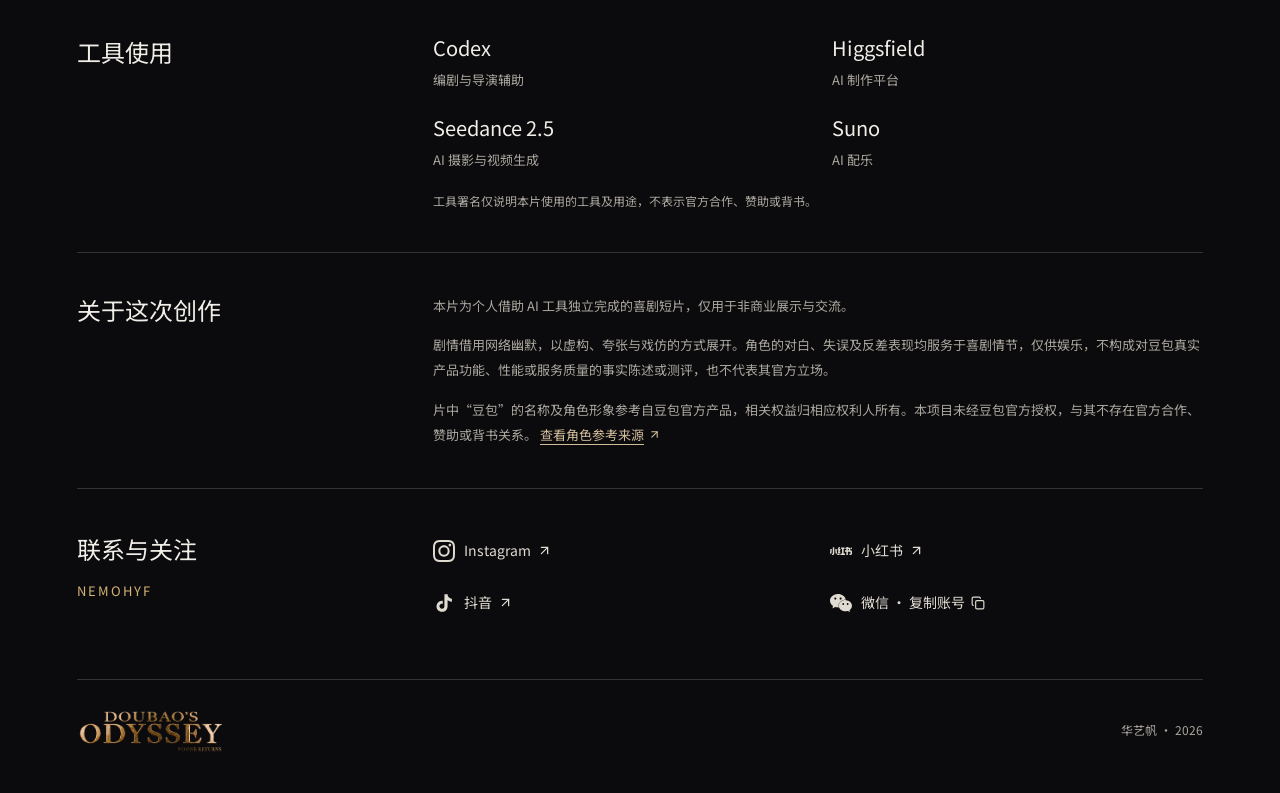
==== commit 3d0bf248: "Separate production credits tools and project statement" ====
--- a/index.html
+++ b/index.html
@@ -1,2 +1,2 @@
-<!DOCTYPE html><html lang="zh-CN" class="dark"><head><meta charSet="utf-8"/><meta name="viewport" content="width=device-width, initial-scale=1"/><link rel="stylesheet" href="/_next/static/css/index.CzF_zSTq.css" data-rsc-css-href="/_next/static/css/index.CzF_zSTq.css" data-precedence="vite-rsc/importer-resources"/><link rel="modulepreload" fetchPriority="low" href="/_next/static/chunks/index-BllXu21M.js"/><script src="/_next/static/chunks/rolldown-runtime-C60lm6uB.js" type="module" async=""></script><script src="/_next/static/chunks/framework-D_rUT4EX.js" type="module" async=""></script><link rel="modulepreload" href="/_next/static/chunks/layout-segment-context-CkTuSFSt.js" crossorigin=""/><link rel="modulepreload" href="/_next/static/chunks/film-site-BnNT7O1m.js" crossorigin=""/><title>豆包奇航 · 无人归来 | DOUBAO’S ODYSSEY</title><meta name="description" content="华艺帆独立创作的 AI 喜剧短片《豆包奇航》。观看正片、蕨间访谈、幕后花絮与路演。个人非商业作品，剧情仅供娱乐。"/><meta name="robots" content="noindex, nofollow"/><link rel="icon" href="/favicon.svg"/><script>Object.assign(((self[Symbol.for("vinext.navigationRuntime")]??={bootstrap:{routeManifest:null},functions:{}}).bootstrap.rsc??={rsc:[]}),{params:{},nav:{"pathname":"/","searchParams":[]}})</script><link rel="modulepreload" href="/_next/static/chunks/index-BllXu21M.js" />
-</head><body><a class="skip-link" href="#main">跳至正文</a><header class="site-header"><a class="brand" href="#main" aria-label="豆包奇航，回到首页"><span class="wordmark wordmark-small"><span class="sr-only">DOUBAO’S ODYSSEY · NO ONE RETURNS</span></span></a><nav class="desktop-nav" aria-label="主导航"><a href="#main">电影</a><a href="#ferns">蕨间访谈</a><a href="#behind">幕后</a><a href="#roadshow">路演</a><a href="#contact">联系</a></nav><div class="header-actions"><div class="language-switch" aria-label="网页语言"><button type="button" aria-pressed="true">中文</button><span aria-hidden="true">/</span><button type="button" aria-pressed="false">EN</button></div><button class="icon-button mobile-menu" type="button" aria-label="打开导航"><svg xmlns="http://www.w3.org/2000/svg" width="23" height="23" viewBox="0 0 24 24" fill="none" stroke="currentColor" stroke-width="2" stroke-linecap="round" stroke-linejoin="round" class="lucide lucide-menu" aria-hidden="true"><path d="M4 5h16"></path><path d="M4 12h16"></path><path d="M4 19h16"></path></svg></button></div></header><main id="main"><section class="hero" aria-labelledby="film-title"><div class="hero-art"><img src="/media/images/film-hero.webp" alt="海盗与鹦鹉站在燃烧的帆船前" width="2000" height="2000" fetchPriority="high"/></div><div class="hero-shade"></div><div class="hero-content"><p class="hero-meta">2026 <span aria-hidden="true">/</span> <!-- -->AI 喜剧短片</p><span class="wordmark"><span class="sr-only">DOUBAO’S ODYSSEY · NO ONE RETURNS</span></span><h1 id="film-title">豆包奇航<span aria-hidden="true"> · </span>无人归来</h1><button class="primary-button" type="button"><svg xmlns="http://www.w3.org/2000/svg" width="17" height="17" viewBox="0 0 24 24" fill="currentColor" stroke="currentColor" stroke-width="2" stroke-linecap="round" stroke-linejoin="round" class="lucide lucide-play" aria-hidden="true"><path d="M5 5a2 2 0 0 1 3.008-1.728l11.997 6.998a2 2 0 0 1 .003 3.458l-12 7A2 2 0 0 1 5 19z"></path></svg>观看正片<span class="button-time">02:21</span></button><p class="hero-notice">虚构喜剧 · 仅供娱乐 · 非官方作品</p></div></section><section class="film-details section-wrap" id="creator" aria-labelledby="creator-name"><div class="creator-lead"><p class="field-label">导演</p><h2 id="creator-name"><span>华艺帆</span> <span class="creator-romanization" lang="en">HUA YIFAN</span></h2></div><div class="film-facts"><div><p class="field-label">年份</p><p>2026</p></div><div><p class="field-label">片长</p><p>2′21″</p></div></div></section><section id="ferns" class="ferns-section section-wrap" aria-labelledby="ferns-title"><div class="section-heading"><h2 id="ferns-title">蕨间访谈</h2><p class="alternate-title">Between Two Ferns</p></div><button type="button" class="media-cover ferns-cover" aria-label="播放：蕨间访谈"><img src="/media/images/ferns.webp" alt="蕨间访谈封面" loading="lazy" width="1280" height="720"/><span class="cover-play"><svg xmlns="http://www.w3.org/2000/svg" width="21" height="21" viewBox="0 0 24 24" fill="currentColor" stroke="currentColor" stroke-width="2" stroke-linecap="round" stroke-linejoin="round" class="lucide lucide-play" aria-hidden="true"><path d="M5 5a2 2 0 0 1 3.008-1.728l11.997 6.998a2 2 0 0 1 .003 3.458l-12 7A2 2 0 0 1 5 19z"></path></svg></span></button><div class="media-caption"><span>一场对话，也是一场喜剧。</span><span>01:50</span></div></section><section id="behind" class="behind-section section-wrap" aria-labelledby="behind-title"><div class="section-heading"><h2 id="behind-title">幕后花絮</h2><p class="alternate-title">Behind the Scenes</p></div><div class="behind-grid"><article><button type="button" class="media-cover " aria-label="播放：拍摄现场"><img src="/media/images/on-set.webp" alt="拍摄现场封面" loading="lazy" width="1280" height="720"/><span class="cover-play"><svg xmlns="http://www.w3.org/2000/svg" width="21" height="21" viewBox="0 0 24 24" fill="currentColor" stroke="currentColor" stroke-width="2" stroke-linecap="round" stroke-linejoin="round" class="lucide lucide-play" aria-hidden="true"><path d="M5 5a2 2 0 0 1 3.008-1.728l11.997 6.998a2 2 0 0 1 .003 3.458l-12 7A2 2 0 0 1 5 19z"></path></svg></span></button><div class="small-film-heading"><div><h3>拍摄现场</h3><p>On Set</p></div><span>00:22</span></div></article><article><button type="button" class="media-cover " aria-label="播放：主角采访"><img src="/media/images/interview.webp" alt="主角采访封面" loading="lazy" width="1280" height="720"/><span class="cover-play"><svg xmlns="http://www.w3.org/2000/svg" width="21" height="21" viewBox="0 0 24 24" fill="currentColor" stroke="currentColor" stroke-width="2" stroke-linecap="round" stroke-linejoin="round" class="lucide lucide-play" aria-hidden="true"><path d="M5 5a2 2 0 0 1 3.008-1.728l11.997 6.998a2 2 0 0 1 .003 3.458l-12 7A2 2 0 0 1 5 19z"></path></svg></span></button><div class="small-film-heading"><div><h3>主角采访</h3><p>Lead Actor Interview</p></div><span>00:37</span></div></article></div></section><section id="roadshow" class="roadshow-section section-wrap" aria-labelledby="roadshow-title"><div class="roadshow-photo"><button type="button" class="media-cover " aria-label="播放：路演"><img src="/media/images/roadshow.webp" alt="路演封面" loading="lazy" width="720" height="1280"/><span class="cover-play"><svg xmlns="http://www.w3.org/2000/svg" width="21" height="21" viewBox="0 0 24 24" fill="currentColor" stroke="currentColor" stroke-width="2" stroke-linecap="round" stroke-linejoin="round" class="lucide lucide-play" aria-hidden="true"><path d="M5 5a2 2 0 0 1 3.008-1.728l11.997 6.998a2 2 0 0 1 .003 3.458l-12 7A2 2 0 0 1 5 19z"></path></svg></span></button></div><div class="roadshow-copy"><h2 id="roadshow-title">路演</h2><p class="alternate-title">Roadshow</p><p class="roadshow-description">银幕之外的一小段。</p><p class="roadshow-meta">手机视角<span>00:58</span></p><button class="text-button" type="button">观看路演<svg xmlns="http://www.w3.org/2000/svg" width="18" height="18" viewBox="0 0 24 24" fill="none" stroke="currentColor" stroke-width="2" stroke-linecap="round" stroke-linejoin="round" class="lucide lucide-arrow-up-right" aria-hidden="true"><path d="M7 7h10v10"></path><path d="M7 17 17 7"></path></svg></button></div></section><div class="production-credit section-wrap"><p class="credit-roles">编剧 · 导演 · 影像制作 · 剪辑 · 声音制作</p><p class="credit-name"><span>华艺帆</span> <span lang="en">HUA YIFAN</span></p></div><section class="tools-section section-wrap" id="tools" aria-labelledby="tools-title"><h2 id="tools-title">工具使用</h2><div class="tools-body"><div class="tools-grid"><div><p class="tool-name">Codex</p><p>编剧与导演辅助</p></div><div><p class="tool-name">Higgsfield</p><p>AI 制作平台</p></div><div><p class="tool-name">Seedance 2.5</p><p>AI 摄影与视频生成</p></div><div><p class="tool-name">Suno</p><p>AI 配乐</p></div></div><p class="tools-note">工具署名仅说明本片使用的工具及用途，不表示官方合作、赞助或背书。</p></div></section><section class="statement section-wrap" aria-labelledby="statement-title"><h2 id="statement-title">关于这次创作</h2><div class="statement-text"><p>本片为个人借助 AI 工具独立完成的喜剧短片，仅用于非商业展示与交流。</p><p>剧情借用网络幽默，以虚构、夸张与戏仿的方式展开。角色的对白、失误及反差表现均服务于喜剧情节，仅供娱乐，不构成对豆包真实产品功能、性能或服务质量的事实陈述或测评，也不代表其官方立场。</p><p>片中“豆包”的名称及角色形象参考自豆包官方产品，相关权益归相应权利人所有。本项目未经豆包官方授权，与其不存在官方合作、赞助或背书关系。<!-- --> <a href="https://www.doubao.com/" target="_blank" rel="noopener noreferrer">查看角色参考来源<svg xmlns="http://www.w3.org/2000/svg" width="13" height="13" viewBox="0 0 24 24" fill="none" stroke="currentColor" stroke-width="2" stroke-linecap="round" stroke-linejoin="round" class="lucide lucide-arrow-up-right" aria-hidden="true"><path d="M7 7h10v10"></path><path d="M7 17 17 7"></path></svg></a></p></div></section><section class="contact-section section-wrap" id="contact" aria-labelledby="contact-title"><div><h2 class="contact-heading" id="contact-title">联系与关注</h2><p class="creator-handle">NEMOHYF</p></div><div class="contact-body"><div class="social-links"><a href="https://www.instagram.com/nemohyf/" target="_blank" rel="noopener noreferrer"><span class="social-icon social-instagram" aria-hidden="true"></span>Instagram<svg xmlns="http://www.w3.org/2000/svg" width="15" height="15" viewBox="0 0 24 24" fill="none" stroke="currentColor" stroke-width="2" stroke-linecap="round" stroke-linejoin="round" class="lucide lucide-arrow-up-right" aria-hidden="true"><path d="M7 7h10v10"></path><path d="M7 17 17 7"></path></svg><span class="sr-only">，新窗口打开</span></a><a href="https://www.xiaohongshu.com/user/profile/5a3935d111be102a973fc293" target="_blank" rel="noopener noreferrer"><span class="social-icon social-xiaohongshu" aria-hidden="true"></span>小红书<svg xmlns="http://www.w3.org/2000/svg" width="15" height="15" viewBox="0 0 24 24" fill="none" stroke="currentColor" stroke-width="2" stroke-linecap="round" stroke-linejoin="round" class="lucide lucide-arrow-up-right" aria-hidden="true"><path d="M7 7h10v10"></path><path d="M7 17 17 7"></path></svg><span class="sr-only">，新窗口打开</span></a><a href="https://www.douyin.com/user/MS4wLjABAAAA9eVUJMJ04Op1tnRaO8UDSO4CPeJpYp8ZNkhsF1ZD6lQ?from_tab_name=main" target="_blank" rel="noopener noreferrer"><span class="social-icon social-douyin" aria-hidden="true"></span>抖音<svg xmlns="http://www.w3.org/2000/svg" width="15" height="15" viewBox="0 0 24 24" fill="none" stroke="currentColor" stroke-width="2" stroke-linecap="round" stroke-linejoin="round" class="lucide lucide-arrow-up-right" aria-hidden="true"><path d="M7 7h10v10"></path><path d="M7 17 17 7"></path></svg><span class="sr-only">，新窗口打开</span></a><button type="button"><span class="social-icon social-wechat" aria-hidden="true"></span>微信 · 复制账号<svg xmlns="http://www.w3.org/2000/svg" width="14" height="14" viewBox="0 0 24 24" fill="none" stroke="currentColor" stroke-width="2" stroke-linecap="round" stroke-linejoin="round" class="lucide lucide-copy" aria-hidden="true"><rect width="14" height="14" x="8" y="8" rx="2" ry="2"></rect><path d="M4 16c-1.1 0-2-.9-2-2V4c0-1.1.9-2 2-2h10c1.1 0 2 .9 2 2"></path></svg></button></div><p class="copy-feedback" aria-live="polite"></p></div></section></main><footer class="site-footer section-wrap"><a href="#main" aria-label="回到首页"><span class="wordmark wordmark-small"><span class="sr-only">DOUBAO’S ODYSSEY · NO ONE RETURNS</span></span></a><span>华艺帆 · 2026</span></footer><script type="module" src="/_next/static/chunks/index-BllXu21M.js" id="_R_" async=""></script><script>((self[Symbol.for("vinext.navigationRuntime")]??={bootstrap:{routeManifest:null},functions:{}}).bootstrap.rsc??={rsc:[]}).rsc.push("0:{\"page:/\":\"$L1\",\"layout:/\":\"$L2\",\"route:/\":\"$L3\",\"__route\":\"route:/\",\"__interceptionContext\":null,\"__layoutIds\":[\"layout:/\"],\"__rootLayout\":\"/\",\"__bfcacheSegmentIdentities\":{\"layout:/\":\"[\\\"layout\\\",\\\"layout:/\\\",\\\"root-boundary:/\\\",\\\"\\\"]\",\"page:/\":\"[\\\"page\\\",\\\"page:/\\\",\\\"root-boundary:/\\\",\\\"\\\"]\"},\"__srcPage\":[\"page\"],\"__layoutFlags\":{\"layout:/\":\"s\"},\"__artifactCompatibility\":{\"schemaVersion\":1,\"graphVersion\":\"app-route-graph:1177fd80f83fa7b0\",\"deploymentVersion\":\"84ecdfd9-b2df-40f7-ba69-690528b58381\",\"appElementsSchemaVersion\":1,\"rscPayloadSchemaVersion\":1,\"rootBoundaryId\":\"/\",\"renderEpoch\":null}}\n")</script><script>((self[Symbol.for("vinext.navigationRuntime")]??={bootstrap:{routeManifest:null},functions:{}}).bootstrap.rsc??={rsc:[]}).rsc.push("4:I[\"c5beb10df826\",[],\"Children\",1]\n")</script><script>((self[Symbol.for("vinext.navigationRuntime")]??={bootstrap:{routeManifest:null},functions:{}}).bootstrap.rsc??={rsc:[]}).rsc.push("5:I[\"0dc7e6a5ccb2\",[],\"GlobalErrorBoundary\",1]\n")</script><script>((self[Symbol.for("vinext.navigationRuntime")]??={bootstrap:{routeManifest:null},functions:{}}).bootstrap.rsc??={rsc:[]}).rsc.push("6:I[\"610eead2fe97\",[],\"default\",1]\n")</script><script>((self[Symbol.for("vinext.navigationRuntime")]??={bootstrap:{routeManifest:null},functions:{}}).bootstrap.rsc??={rsc:[]}).rsc.push("7:I[\"0dc7e6a5ccb2\",[],\"ErrorBoundary\",1]\n")</script><script>((self[Symbol.for("vinext.navigationRuntime")]??={bootstrap:{routeManifest:null},functions:{}}).bootstrap.rsc??={rsc:[]}).rsc.push("8:I[\"8c444080ebb8\",[],\"LayoutSegmentProvider\",1]\n")</script><script>((self[Symbol.for("vinext.navigationRuntime")]??={bootstrap:{routeManifest:null},functions:{}}).bootstrap.rsc??={rsc:[]}).rsc.push("9:I[\"c5beb10df826\",[],\"Slot\",1]\n")</script><script>((self[Symbol.for("vinext.navigationRuntime")]??={bootstrap:{routeManifest:null},functions:{}}).bootstrap.rsc??={rsc:[]}).rsc.push("a:I[\"0dc7e6a5ccb2\",[],\"NotFoundBoundary\",1]\n")</script><script>((self[Symbol.for("vinext.navigationRuntime")]??={bootstrap:{routeManifest:null},functions:{}}).bootstrap.rsc??={rsc:[]}).rsc.push("b:I[\"40fe166cc87b\",[],\"AppRouterScrollTarget\",1]\n")</script><script>((self[Symbol.for("vinext.navigationRuntime")]??={bootstrap:{routeManifest:null},functions:{}}).bootstrap.rsc??={rsc:[]}).rsc.push("c:I[\"0dc7e6a5ccb2\",[],\"RedirectBoundary\",1]\n")</script><script>((self[Symbol.for("vinext.navigationRuntime")]??={bootstrap:{routeManifest:null},functions:{}}).bootstrap.rsc??={rsc:[]}).rsc.push(":HL[\"/_next/static/css/index.CzF_zSTq.css\",\"style\"     ]\n")</script><script>((self[Symbol.for("vinext.navigationRuntime")]??={bootstrap:{routeManifest:null},functions:{}}).bootstrap.rsc??={rsc:[]}).rsc.push("2:[[[\"$\",\"link\",\"css:/_next/static/css/index.CzF_zSTq.css\",{\"rel\":\"stylesheet\",\"precedence\":\"vite-rsc/importer-resources\",\"href\":\"/_next/static/css/index.CzF_zSTq.css\",\"data-rsc-css-href\":\"/_next/static/css/index.CzF_zSTq.css\"}],\"$undefined\"],[\"$\",\"html\",null,{\"lang\":\"zh-CN\",\"className\":\"dark\",\"children\":[\"$\",\"body\",null,{\"children\":[\"$\",\"$L4\",null,{}]}]}]]\n")</script><script>((self[Symbol.for("vinext.navigationRuntime")]??={bootstrap:{routeManifest:null},functions:{}}).bootstrap.rsc??={rsc:[]}).rsc.push("3:[[[\"$\",\"meta\",null,{\"charSet\":\"utf-8\"}],[[\"$\",\"title\",\"0\",{\"children\":\"豆包奇航 · 无人归来 | DOUBAO’S ODYSSEY\"}],[\"$\",\"meta\",\"1\",{\"name\":\"description\",\"content\":\"华艺帆独立创作的 AI 喜剧短片《豆包奇航》。观看正片、蕨间访谈、幕后花絮与路演。个人非商业作品，剧情仅供娱乐。\"}],[\"$\",\"meta\",\"2\",{\"name\":\"robots\",\"content\":\"noindex, nofollow\"}],[\"$\",\"link\",\"3\",{\"data-vinext-streamed-icon\":\"$undefined\",\"rel\":\"icon\",\"href\":\"/favicon.svg\",\"type\":\"$undefined\",\"sizes\":\"$undefined\",\"color\":\"$undefined\",\"media\":\"$undefined\",\"fetchPriority\":\"$undefined\"}]],[[\"$\",\"meta\",\"0\",{\"name\":\"viewport\",\"content\":\"width=device-width, initial-scale=1\"}]]],[\"$\",\"$L5\",null,{\"fallback\":\"$6\",\"children\":[\"$\",\"$L7\",null,{\"fallback\":\"$6\",\"children\":[\"$\",\"$L8\",null,{\"providerId\":\"layout:/\",\"segmentMap\":{\"children\":[]},\"children\":[\"$\",\"$L9\",null,{\"id\":\"layout:/\",\"parallelSlots\":\"$undefined\",\"children\":[\"$\",\"$La\",null,{\"resetKey\":\"\",\"fallback\":[[\"$\",\"title\",null,{\"children\":\"404: This page could not be found.\"}],[\"$\",\"div\",null,{\"style\":{\"fontFamily\":\"system-ui,\\\"Segoe UI\\\",Roboto,Helvetica,Arial,sans-serif,\\\"Apple Color Emoji\\\",\\\"Segoe UI Emoji\\\"\",\"height\":\"100vh\",\"textAlign\":\"center\",\"display\":\"flex\",\"flexDirection\":\"column\",\"alignItems\":\"center\",\"justifyContent\":\"center\"},\"children\":[\"$\",\"div\",null,{\"children\":[[\"$\",\"style\",null,{\"dangerouslySetInnerHTML\":{\"__html\":\"body{color:#000;background:#fff;margin:0}.next-error-h1{border-right:1px solid rgba(0,0,0,.3)}@media (prefers-color-scheme:dark){body{color:#fff;background:#000}.next-error-h1{border-right:1px solid rgba(255,255,255,.3)}}\"}}],[\"$\",\"h1\",null,{\"className\":\"next-error-h1\",\"style\":{\"display\":\"inline-block\",\"margin\":\"0 20px 0 0\",\"padding\":\"0 23px 0 0\",\"fontSize\":24,\"fontWeight\":500,\"verticalAlign\":\"top\",\"lineHeight\":\"49px\"},\"children\":404}],[\"$\",\"div\",null,{\"style\":{\"display\":\"inline-block\"},\"children\":[\"$\",\"h2\",null,{\"style\":{\"fontSize\":14,\"fontWeight\":400,\"lineHeight\":\"49px\",\"margin\":0},\"children\":\"This page could not be found.\"}]}]]}]}]],\"children\":[\"$\",\"$Lb\",null,{\"children\":[\"$\",\"$Lc\",null,{\"children\":[[\"$\",\"$L8\",null,{\"providerId\":\"page:/\",\"segmentMap\":{\"children\":[\"__PAGE__\"]},\"children\":[\"$\",\"$L9\",null,{\"id\":\"page:/\"}]}],null]}]}]}]}]}]}]}],null,null]\n")</script><script>((self[Symbol.for("vinext.navigationRuntime")]??={bootstrap:{routeManifest:null},functions:{}}).bootstrap.rsc??={rsc:[]}).rsc.push("d:I[\"dbd6b6b531c3\",[],\"default\",1]\n")</script><script>((self[Symbol.for("vinext.navigationRuntime")]??={bootstrap:{routeManifest:null},functions:{}}).bootstrap.rsc??={rsc:[]}).rsc.push("1:[\"$\",\"$Ld\",null,{}]\n")</script><script>Object.assign(((self[Symbol.for("vinext.navigationRuntime")]??={bootstrap:{routeManifest:null},functions:{}}).bootstrap.rsc??={rsc:[]}),{"initialCacheKind":"static"});((self[Symbol.for("vinext.navigationRuntime")]??={bootstrap:{routeManifest:null},functions:{}}).bootstrap.rsc??={rsc:[]}).done=true</script></body></html>+<!DOCTYPE html><html lang="zh-CN" class="dark"><head><meta charSet="utf-8"/><meta name="viewport" content="width=device-width, initial-scale=1"/><link rel="stylesheet" href="/_next/static/css/index.CWQ5RkH4.css" data-rsc-css-href="/_next/static/css/index.CWQ5RkH4.css" data-precedence="vite-rsc/importer-resources"/><link rel="modulepreload" fetchPriority="low" href="/_next/static/chunks/index-CqWbuvXJ.js"/><script src="/_next/static/chunks/rolldown-runtime-C60lm6uB.js" type="module" async=""></script><script src="/_next/static/chunks/framework-D_rUT4EX.js" type="module" async=""></script><link rel="modulepreload" href="/_next/static/chunks/layout-segment-context-BgBy8VnM.js" crossorigin=""/><link rel="modulepreload" href="/_next/static/chunks/film-site-CCzNOf_Z.js" crossorigin=""/><title>豆包奇航 · 无人归来 | DOUBAO’S ODYSSEY</title><meta name="description" content="华艺帆独立创作的 AI 喜剧短片《豆包奇航》。观看正片、蕨间访谈、幕后花絮与路演。个人非商业作品，剧情仅供娱乐。"/><meta name="robots" content="noindex, nofollow"/><link rel="icon" href="/favicon.svg"/><script>Object.assign(((self[Symbol.for("vinext.navigationRuntime")]??={bootstrap:{routeManifest:null},functions:{}}).bootstrap.rsc??={rsc:[]}),{params:{},nav:{"pathname":"/","searchParams":[]}})</script><link rel="modulepreload" href="/_next/static/chunks/index-CqWbuvXJ.js" />
+</head><body><a class="skip-link" href="#main">跳至正文</a><header class="site-header"><a class="brand" href="#main" aria-label="豆包奇航，回到首页"><span class="wordmark wordmark-small"><span class="sr-only">DOUBAO’S ODYSSEY · NO ONE RETURNS</span></span></a><nav class="desktop-nav" aria-label="主导航"><a href="#main">电影</a><a href="#ferns">蕨间访谈</a><a href="#behind">幕后</a><a href="#roadshow">路演</a><a href="#contact">联系</a></nav><div class="header-actions"><div class="language-switch" aria-label="网页语言"><button type="button" aria-pressed="true">中文</button><span aria-hidden="true">/</span><button type="button" aria-pressed="false">EN</button></div><button class="icon-button mobile-menu" type="button" aria-label="打开导航"><svg xmlns="http://www.w3.org/2000/svg" width="23" height="23" viewBox="0 0 24 24" fill="none" stroke="currentColor" stroke-width="2" stroke-linecap="round" stroke-linejoin="round" class="lucide lucide-menu" aria-hidden="true"><path d="M4 5h16"></path><path d="M4 12h16"></path><path d="M4 19h16"></path></svg></button></div></header><main id="main"><section class="hero" aria-labelledby="film-title"><div class="hero-art"><img src="/media/images/film-hero.webp" alt="海盗与鹦鹉站在燃烧的帆船前" width="2000" height="2000" fetchPriority="high"/></div><div class="hero-shade"></div><div class="hero-content"><p class="hero-meta">2026 <span aria-hidden="true">/</span> <!-- -->AI 喜剧短片</p><span class="wordmark"><span class="sr-only">DOUBAO’S ODYSSEY · NO ONE RETURNS</span></span><h1 id="film-title">豆包奇航<span aria-hidden="true"> · </span>无人归来</h1><button class="primary-button" type="button"><svg xmlns="http://www.w3.org/2000/svg" width="17" height="17" viewBox="0 0 24 24" fill="currentColor" stroke="currentColor" stroke-width="2" stroke-linecap="round" stroke-linejoin="round" class="lucide lucide-play" aria-hidden="true"><path d="M5 5a2 2 0 0 1 3.008-1.728l11.997 6.998a2 2 0 0 1 .003 3.458l-12 7A2 2 0 0 1 5 19z"></path></svg>观看正片<span class="button-time">02:21</span></button><p class="hero-notice">虚构喜剧 · 仅供娱乐 · 非官方作品</p></div></section><section class="film-details section-wrap" id="creator" aria-labelledby="creator-name"><div class="creator-lead"><p class="field-label">导演</p><h2 id="creator-name"><span>华艺帆</span> <span class="creator-romanization" lang="en">HUA YIFAN</span></h2></div><div class="film-facts"><div><p class="field-label">年份</p><p>2026</p></div><div><p class="field-label">片长</p><p>2′21″</p></div></div></section><section id="ferns" class="ferns-section section-wrap" aria-labelledby="ferns-title"><div class="section-heading"><h2 id="ferns-title">蕨间访谈</h2><p class="alternate-title">Between Two Ferns</p></div><button type="button" class="media-cover ferns-cover" aria-label="播放：蕨间访谈"><img src="/media/images/ferns.webp" alt="蕨间访谈封面" loading="lazy" width="1280" height="720"/><span class="cover-play"><svg xmlns="http://www.w3.org/2000/svg" width="21" height="21" viewBox="0 0 24 24" fill="currentColor" stroke="currentColor" stroke-width="2" stroke-linecap="round" stroke-linejoin="round" class="lucide lucide-play" aria-hidden="true"><path d="M5 5a2 2 0 0 1 3.008-1.728l11.997 6.998a2 2 0 0 1 .003 3.458l-12 7A2 2 0 0 1 5 19z"></path></svg></span></button><div class="media-caption"><span>一场对话，也是一场喜剧。</span><span>01:50</span></div></section><section id="behind" class="behind-section section-wrap" aria-labelledby="behind-title"><div class="section-heading"><h2 id="behind-title">幕后花絮</h2><p class="alternate-title">Behind the Scenes</p></div><div class="behind-grid"><article><button type="button" class="media-cover " aria-label="播放：拍摄现场"><img src="/media/images/on-set.webp" alt="拍摄现场封面" loading="lazy" width="1280" height="720"/><span class="cover-play"><svg xmlns="http://www.w3.org/2000/svg" width="21" height="21" viewBox="0 0 24 24" fill="currentColor" stroke="currentColor" stroke-width="2" stroke-linecap="round" stroke-linejoin="round" class="lucide lucide-play" aria-hidden="true"><path d="M5 5a2 2 0 0 1 3.008-1.728l11.997 6.998a2 2 0 0 1 .003 3.458l-12 7A2 2 0 0 1 5 19z"></path></svg></span></button><div class="small-film-heading"><div><h3>拍摄现场</h3><p>On Set</p></div><span>00:22</span></div></article><article><button type="button" class="media-cover " aria-label="播放：主角采访"><img src="/media/images/interview.webp" alt="主角采访封面" loading="lazy" width="1280" height="720"/><span class="cover-play"><svg xmlns="http://www.w3.org/2000/svg" width="21" height="21" viewBox="0 0 24 24" fill="currentColor" stroke="currentColor" stroke-width="2" stroke-linecap="round" stroke-linejoin="round" class="lucide lucide-play" aria-hidden="true"><path d="M5 5a2 2 0 0 1 3.008-1.728l11.997 6.998a2 2 0 0 1 .003 3.458l-12 7A2 2 0 0 1 5 19z"></path></svg></span></button><div class="small-film-heading"><div><h3>主角采访</h3><p>Lead Actor Interview</p></div><span>00:37</span></div></article></div></section><section id="roadshow" class="roadshow-section section-wrap" aria-labelledby="roadshow-title"><div class="roadshow-photo"><button type="button" class="media-cover " aria-label="播放：路演"><img src="/media/images/roadshow.webp" alt="路演封面" loading="lazy" width="720" height="1280"/><span class="cover-play"><svg xmlns="http://www.w3.org/2000/svg" width="21" height="21" viewBox="0 0 24 24" fill="currentColor" stroke="currentColor" stroke-width="2" stroke-linecap="round" stroke-linejoin="round" class="lucide lucide-play" aria-hidden="true"><path d="M5 5a2 2 0 0 1 3.008-1.728l11.997 6.998a2 2 0 0 1 .003 3.458l-12 7A2 2 0 0 1 5 19z"></path></svg></span></button></div><div class="roadshow-copy"><h2 id="roadshow-title">路演</h2><p class="alternate-title">Roadshow</p><p class="roadshow-description">银幕之外的一小段。</p><p class="roadshow-meta">手机视角<span>00:58</span></p><button class="text-button" type="button">观看路演<svg xmlns="http://www.w3.org/2000/svg" width="18" height="18" viewBox="0 0 24 24" fill="none" stroke="currentColor" stroke-width="2" stroke-linecap="round" stroke-linejoin="round" class="lucide lucide-arrow-up-right" aria-hidden="true"><path d="M7 7h10v10"></path><path d="M7 17 17 7"></path></svg></button></div></section><section class="production-credit section-wrap" aria-labelledby="production-credit-title"><h2 id="production-credit-title">制作署名</h2><div><p class="credit-name"><span>华艺帆</span> <span lang="en">HUA YIFAN</span></p><p class="credit-roles">编剧 · 导演 · 影像制作 · 剪辑 · 声音制作</p></div></section><section class="tools-section section-wrap" id="tools" aria-labelledby="tools-title"><h2 id="tools-title">工具使用</h2><div class="tools-body"><div class="tools-grid"><div><p class="tool-name">Codex</p><p>编剧与导演辅助</p></div><div><p class="tool-name">Higgsfield</p><p>AI 制作平台</p></div><div><p class="tool-name">Seedance 2.5</p><p>AI 摄影与视频生成</p></div><div><p class="tool-name">Suno</p><p>AI 配乐</p></div></div><p class="tools-note">工具署名仅说明本片使用的工具及用途，不表示官方合作、赞助或背书。</p></div></section><section class="statement section-wrap" aria-labelledby="statement-title"><h2 id="statement-title">关于这次创作</h2><div class="statement-text"><p>本片为个人借助 AI 工具独立完成的喜剧短片，仅用于非商业展示与交流。</p><p>剧情借用网络幽默，以虚构、夸张与戏仿的方式展开。角色的对白、失误及反差表现均服务于喜剧情节，仅供娱乐，不构成对豆包真实产品功能、性能或服务质量的事实陈述或测评，也不代表其官方立场。</p><p>片中“豆包”的名称及角色形象参考自豆包官方产品，相关权益归相应权利人所有。本项目未经豆包官方授权，与其不存在官方合作、赞助或背书关系。<!-- --> <a href="https://www.doubao.com/" target="_blank" rel="noopener noreferrer">查看角色参考来源<svg xmlns="http://www.w3.org/2000/svg" width="13" height="13" viewBox="0 0 24 24" fill="none" stroke="currentColor" stroke-width="2" stroke-linecap="round" stroke-linejoin="round" class="lucide lucide-arrow-up-right" aria-hidden="true"><path d="M7 7h10v10"></path><path d="M7 17 17 7"></path></svg></a></p></div></section><section class="contact-section section-wrap" id="contact" aria-labelledby="contact-title"><div><h2 class="contact-heading" id="contact-title">联系与关注</h2><p class="creator-handle">NEMOHYF</p></div><div class="contact-body"><div class="social-links"><a href="https://www.instagram.com/nemohyf/" target="_blank" rel="noopener noreferrer"><span class="social-icon social-instagram" aria-hidden="true"></span>Instagram<svg xmlns="http://www.w3.org/2000/svg" width="15" height="15" viewBox="0 0 24 24" fill="none" stroke="currentColor" stroke-width="2" stroke-linecap="round" stroke-linejoin="round" class="lucide lucide-arrow-up-right" aria-hidden="true"><path d="M7 7h10v10"></path><path d="M7 17 17 7"></path></svg><span class="sr-only">，新窗口打开</span></a><a href="https://www.xiaohongshu.com/user/profile/5a3935d111be102a973fc293" target="_blank" rel="noopener noreferrer"><span class="social-icon social-xiaohongshu" aria-hidden="true"></span>小红书<svg xmlns="http://www.w3.org/2000/svg" width="15" height="15" viewBox="0 0 24 24" fill="none" stroke="currentColor" stroke-width="2" stroke-linecap="round" stroke-linejoin="round" class="lucide lucide-arrow-up-right" aria-hidden="true"><path d="M7 7h10v10"></path><path d="M7 17 17 7"></path></svg><span class="sr-only">，新窗口打开</span></a><a href="https://www.douyin.com/user/MS4wLjABAAAA9eVUJMJ04Op1tnRaO8UDSO4CPeJpYp8ZNkhsF1ZD6lQ?from_tab_name=main" target="_blank" rel="noopener noreferrer"><span class="social-icon social-douyin" aria-hidden="true"></span>抖音<svg xmlns="http://www.w3.org/2000/svg" width="15" height="15" viewBox="0 0 24 24" fill="none" stroke="currentColor" stroke-width="2" stroke-linecap="round" stroke-linejoin="round" class="lucide lucide-arrow-up-right" aria-hidden="true"><path d="M7 7h10v10"></path><path d="M7 17 17 7"></path></svg><span class="sr-only">，新窗口打开</span></a><button type="button"><span class="social-icon social-wechat" aria-hidden="true"></span>微信 · 复制账号<svg xmlns="http://www.w3.org/2000/svg" width="14" height="14" viewBox="0 0 24 24" fill="none" stroke="currentColor" stroke-width="2" stroke-linecap="round" stroke-linejoin="round" class="lucide lucide-copy" aria-hidden="true"><rect width="14" height="14" x="8" y="8" rx="2" ry="2"></rect><path d="M4 16c-1.1 0-2-.9-2-2V4c0-1.1.9-2 2-2h10c1.1 0 2 .9 2 2"></path></svg></button></div><p class="copy-feedback" aria-live="polite"></p></div></section></main><footer class="site-footer section-wrap"><a href="#main" aria-label="回到首页"><span class="wordmark wordmark-small"><span class="sr-only">DOUBAO’S ODYSSEY · NO ONE RETURNS</span></span></a><span>华艺帆 · 2026</span></footer><script type="module" src="/_next/static/chunks/index-CqWbuvXJ.js" id="_R_" async=""></script><script>((self[Symbol.for("vinext.navigationRuntime")]??={bootstrap:{routeManifest:null},functions:{}}).bootstrap.rsc??={rsc:[]}).rsc.push("0:{\"page:/\":\"$L1\",\"layout:/\":\"$L2\",\"route:/\":\"$L3\",\"__route\":\"route:/\",\"__interceptionContext\":null,\"__layoutIds\":[\"layout:/\"],\"__rootLayout\":\"/\",\"__bfcacheSegmentIdentities\":{\"layout:/\":\"[\\\"layout\\\",\\\"layout:/\\\",\\\"root-boundary:/\\\",\\\"\\\"]\",\"page:/\":\"[\\\"page\\\",\\\"page:/\\\",\\\"root-boundary:/\\\",\\\"\\\"]\"},\"__srcPage\":[\"page\"],\"__layoutFlags\":{\"layout:/\":\"s\"},\"__artifactCompatibility\":{\"schemaVersion\":1,\"graphVersion\":\"app-route-graph:1177fd80f83fa7b0\",\"deploymentVersion\":\"c7b75000-cd5d-4457-8027-cbf51d0f2bdd\",\"appElementsSchemaVersion\":1,\"rscPayloadSchemaVersion\":1,\"rootBoundaryId\":\"/\",\"renderEpoch\":null}}\n")</script><script>((self[Symbol.for("vinext.navigationRuntime")]??={bootstrap:{routeManifest:null},functions:{}}).bootstrap.rsc??={rsc:[]}).rsc.push("4:I[\"c5beb10df826\",[],\"Children\",1]\n")</script><script>((self[Symbol.for("vinext.navigationRuntime")]??={bootstrap:{routeManifest:null},functions:{}}).bootstrap.rsc??={rsc:[]}).rsc.push("5:I[\"0dc7e6a5ccb2\",[],\"GlobalErrorBoundary\",1]\n")</script><script>((self[Symbol.for("vinext.navigationRuntime")]??={bootstrap:{routeManifest:null},functions:{}}).bootstrap.rsc??={rsc:[]}).rsc.push("6:I[\"610eead2fe97\",[],\"default\",1]\n")</script><script>((self[Symbol.for("vinext.navigationRuntime")]??={bootstrap:{routeManifest:null},functions:{}}).bootstrap.rsc??={rsc:[]}).rsc.push("7:I[\"0dc7e6a5ccb2\",[],\"ErrorBoundary\",1]\n")</script><script>((self[Symbol.for("vinext.navigationRuntime")]??={bootstrap:{routeManifest:null},functions:{}}).bootstrap.rsc??={rsc:[]}).rsc.push("8:I[\"8c444080ebb8\",[],\"LayoutSegmentProvider\",1]\n")</script><script>((self[Symbol.for("vinext.navigationRuntime")]??={bootstrap:{routeManifest:null},functions:{}}).bootstrap.rsc??={rsc:[]}).rsc.push("9:I[\"c5beb10df826\",[],\"Slot\",1]\n")</script><script>((self[Symbol.for("vinext.navigationRuntime")]??={bootstrap:{routeManifest:null},functions:{}}).bootstrap.rsc??={rsc:[]}).rsc.push("a:I[\"0dc7e6a5ccb2\",[],\"NotFoundBoundary\",1]\n")</script><script>((self[Symbol.for("vinext.navigationRuntime")]??={bootstrap:{routeManifest:null},functions:{}}).bootstrap.rsc??={rsc:[]}).rsc.push("b:I[\"40fe166cc87b\",[],\"AppRouterScrollTarget\",1]\n")</script><script>((self[Symbol.for("vinext.navigationRuntime")]??={bootstrap:{routeManifest:null},functions:{}}).bootstrap.rsc??={rsc:[]}).rsc.push("c:I[\"0dc7e6a5ccb2\",[],\"RedirectBoundary\",1]\n")</script><script>((self[Symbol.for("vinext.navigationRuntime")]??={bootstrap:{routeManifest:null},functions:{}}).bootstrap.rsc??={rsc:[]}).rsc.push(":HL[\"/_next/static/css/index.CWQ5RkH4.css\",\"style\"     ]\n")</script><script>((self[Symbol.for("vinext.navigationRuntime")]??={bootstrap:{routeManifest:null},functions:{}}).bootstrap.rsc??={rsc:[]}).rsc.push("2:[[[\"$\",\"link\",\"css:/_next/static/css/index.CWQ5RkH4.css\",{\"rel\":\"stylesheet\",\"precedence\":\"vite-rsc/importer-resources\",\"href\":\"/_next/static/css/index.CWQ5RkH4.css\",\"data-rsc-css-href\":\"/_next/static/css/index.CWQ5RkH4.css\"}],\"$undefined\"],[\"$\",\"html\",null,{\"lang\":\"zh-CN\",\"className\":\"dark\",\"children\":[\"$\",\"body\",null,{\"children\":[\"$\",\"$L4\",null,{}]}]}]]\n")</script><script>((self[Symbol.for("vinext.navigationRuntime")]??={bootstrap:{routeManifest:null},functions:{}}).bootstrap.rsc??={rsc:[]}).rsc.push("3:[[[\"$\",\"meta\",null,{\"charSet\":\"utf-8\"}],[[\"$\",\"title\",\"0\",{\"children\":\"豆包奇航 · 无人归来 | DOUBAO’S ODYSSEY\"}],[\"$\",\"meta\",\"1\",{\"name\":\"description\",\"content\":\"华艺帆独立创作的 AI 喜剧短片《豆包奇航》。观看正片、蕨间访谈、幕后花絮与路演。个人非商业作品，剧情仅供娱乐。\"}],[\"$\",\"meta\",\"2\",{\"name\":\"robots\",\"content\":\"noindex, nofollow\"}],[\"$\",\"link\",\"3\",{\"data-vinext-streamed-icon\":\"$undefined\",\"rel\":\"icon\",\"href\":\"/favicon.svg\",\"type\":\"$undefined\",\"sizes\":\"$undefined\",\"color\":\"$undefined\",\"media\":\"$undefined\",\"fetchPriority\":\"$undefined\"}]],[[\"$\",\"meta\",\"0\",{\"name\":\"viewport\",\"content\":\"width=device-width, initial-scale=1\"}]]],[\"$\",\"$L5\",null,{\"fallback\":\"$6\",\"children\":[\"$\",\"$L7\",null,{\"fallback\":\"$6\",\"children\":[\"$\",\"$L8\",null,{\"providerId\":\"layout:/\",\"segmentMap\":{\"children\":[]},\"children\":[\"$\",\"$L9\",null,{\"id\":\"layout:/\",\"parallelSlots\":\"$undefined\",\"children\":[\"$\",\"$La\",null,{\"resetKey\":\"\",\"fallback\":[[\"$\",\"title\",null,{\"children\":\"404: This page could not be found.\"}],[\"$\",\"div\",null,{\"style\":{\"fontFamily\":\"system-ui,\\\"Segoe UI\\\",Roboto,Helvetica,Arial,sans-serif,\\\"Apple Color Emoji\\\",\\\"Segoe UI Emoji\\\"\",\"height\":\"100vh\",\"textAlign\":\"center\",\"display\":\"flex\",\"flexDirection\":\"column\",\"alignItems\":\"center\",\"justifyContent\":\"center\"},\"children\":[\"$\",\"div\",null,{\"children\":[[\"$\",\"style\",null,{\"dangerouslySetInnerHTML\":{\"__html\":\"body{color:#000;background:#fff;margin:0}.next-error-h1{border-right:1px solid rgba(0,0,0,.3)}@media (prefers-color-scheme:dark){body{color:#fff;background:#000}.next-error-h1{border-right:1px solid rgba(255,255,255,.3)}}\"}}],[\"$\",\"h1\",null,{\"className\":\"next-error-h1\",\"style\":{\"display\":\"inline-block\",\"margin\":\"0 20px 0 0\",\"padding\":\"0 23px 0 0\",\"fontSize\":24,\"fontWeight\":500,\"verticalAlign\":\"top\",\"lineHeight\":\"49px\"},\"children\":404}],[\"$\",\"div\",null,{\"style\":{\"display\":\"inline-block\"},\"children\":[\"$\",\"h2\",null,{\"style\":{\"fontSize\":14,\"fontWeight\":400,\"lineHeight\":\"49px\",\"margin\":0},\"children\":\"This page could not be found.\"}]}]]}]}]],\"children\":[\"$\",\"$Lb\",null,{\"children\":[\"$\",\"$Lc\",null,{\"children\":[[\"$\",\"$L8\",null,{\"providerId\":\"page:/\",\"segmentMap\":{\"children\":[\"__PAGE__\"]},\"children\":[\"$\",\"$L9\",null,{\"id\":\"page:/\"}]}],null]}]}]}]}]}]}]}],null,null]\n")</script><script>((self[Symbol.for("vinext.navigationRuntime")]??={bootstrap:{routeManifest:null},functions:{}}).bootstrap.rsc??={rsc:[]}).rsc.push("d:I[\"dbd6b6b531c3\",[],\"default\",1]\n")</script><script>((self[Symbol.for("vinext.navigationRuntime")]??={bootstrap:{routeManifest:null},functions:{}}).bootstrap.rsc??={rsc:[]}).rsc.push("1:[\"$\",\"$Ld\",null,{}]\n")</script><script>Object.assign(((self[Symbol.for("vinext.navigationRuntime")]??={bootstrap:{routeManifest:null},functions:{}}).bootstrap.rsc??={rsc:[]}),{"initialCacheKind":"static"});((self[Symbol.for("vinext.navigationRuntime")]??={bootstrap:{routeManifest:null},functions:{}}).bootstrap.rsc??={rsc:[]}).done=true</script></body></html>
